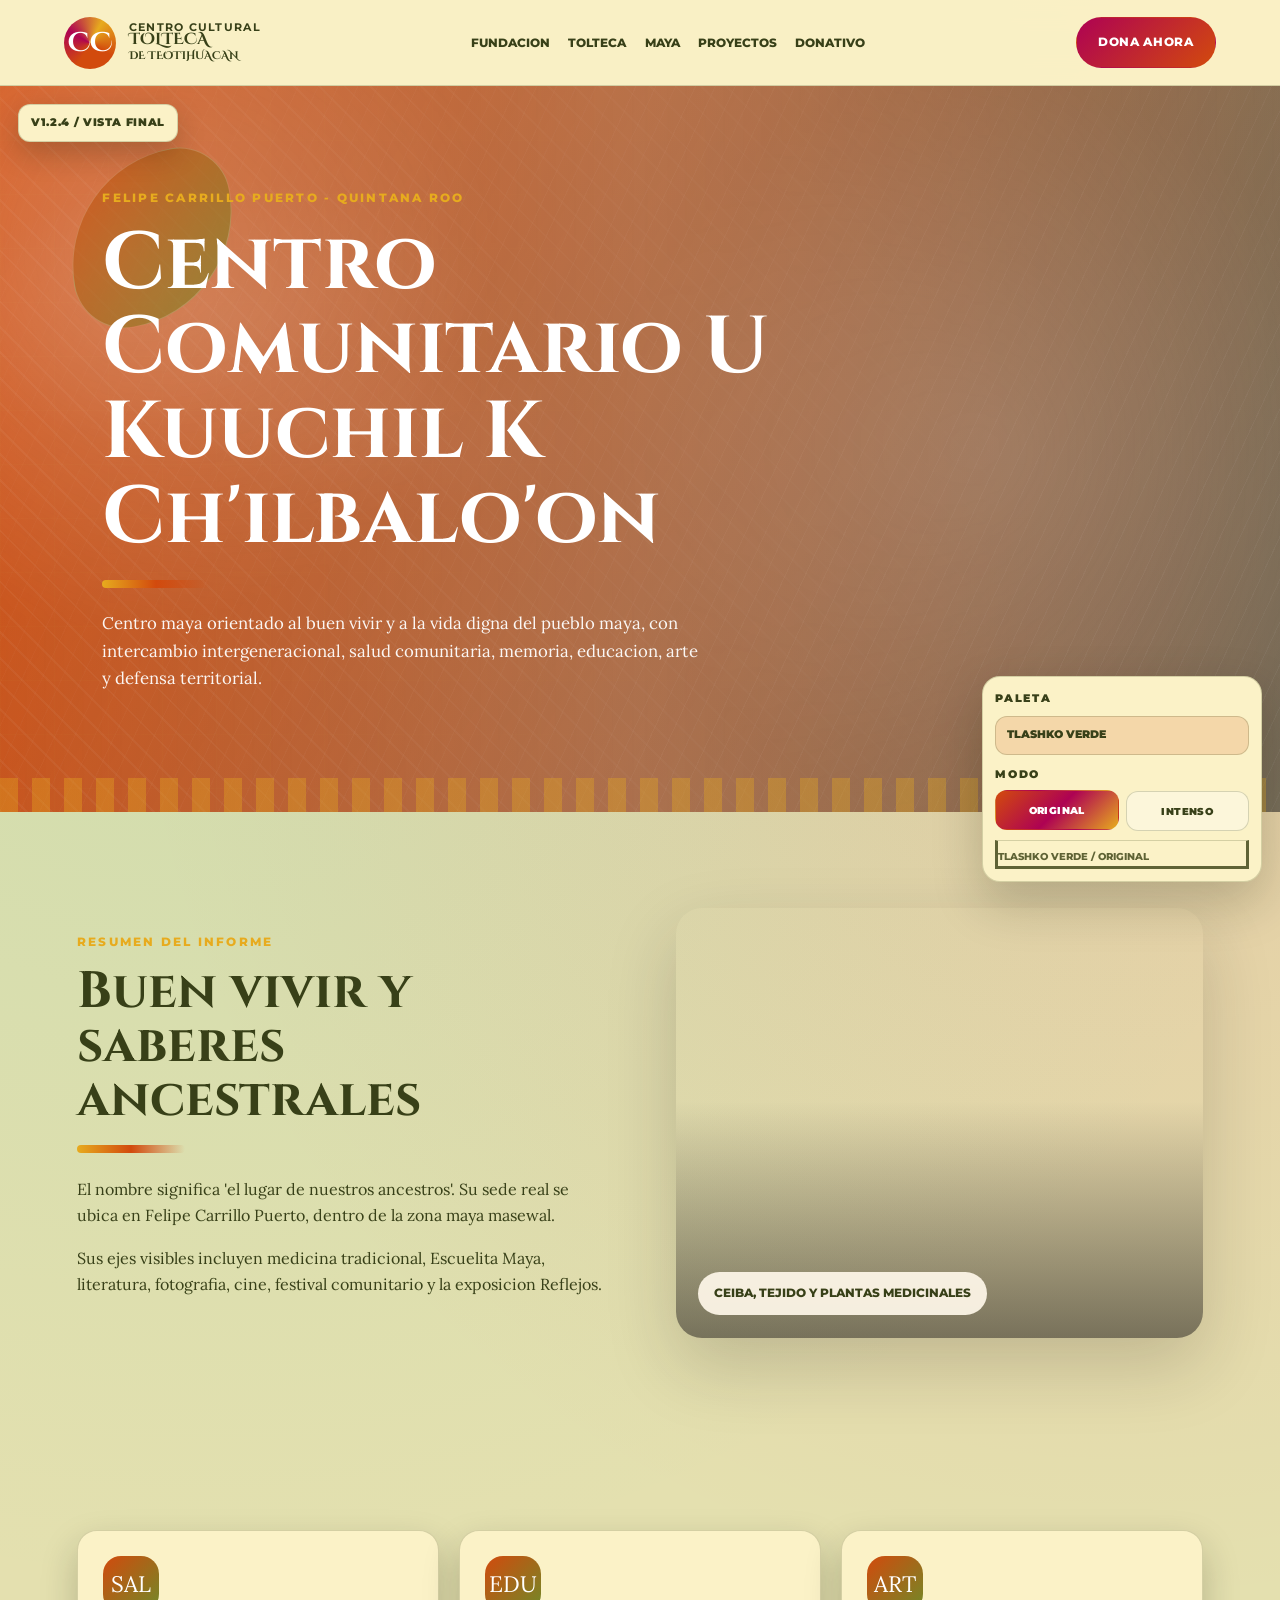
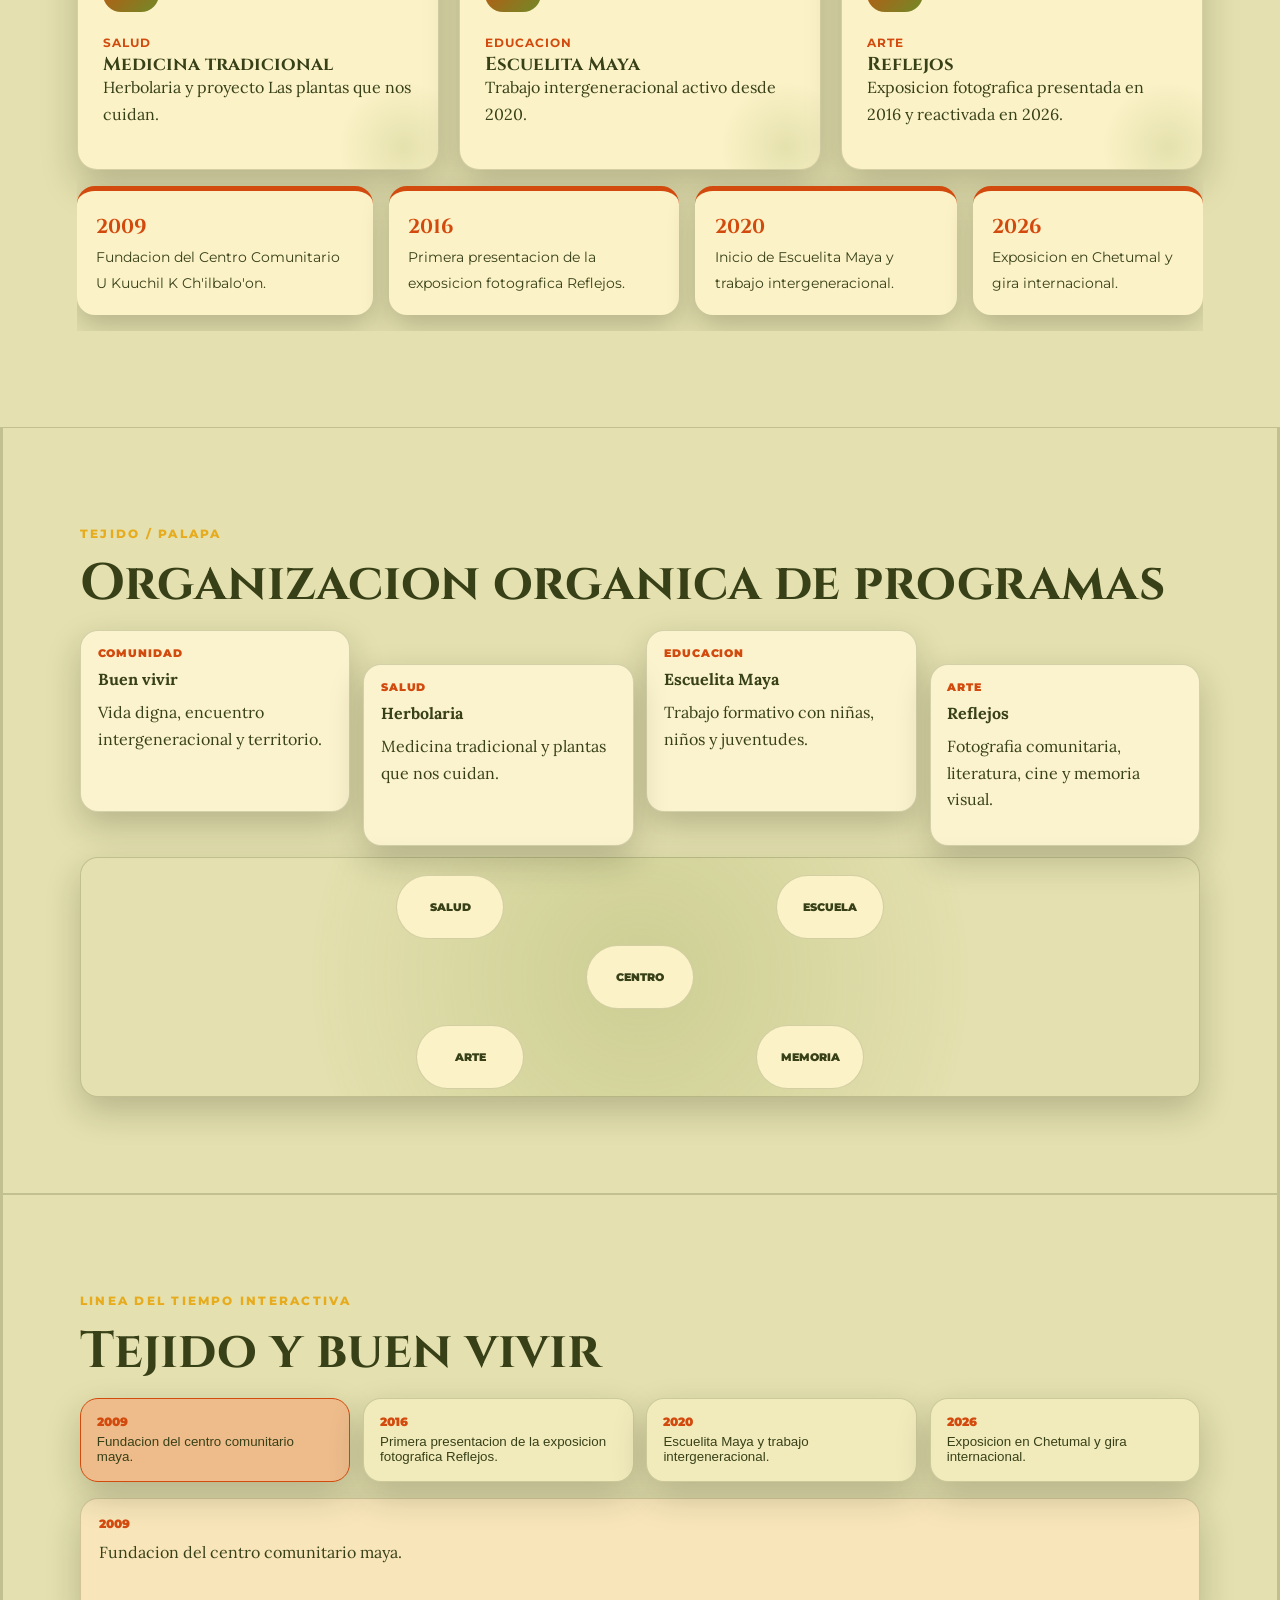
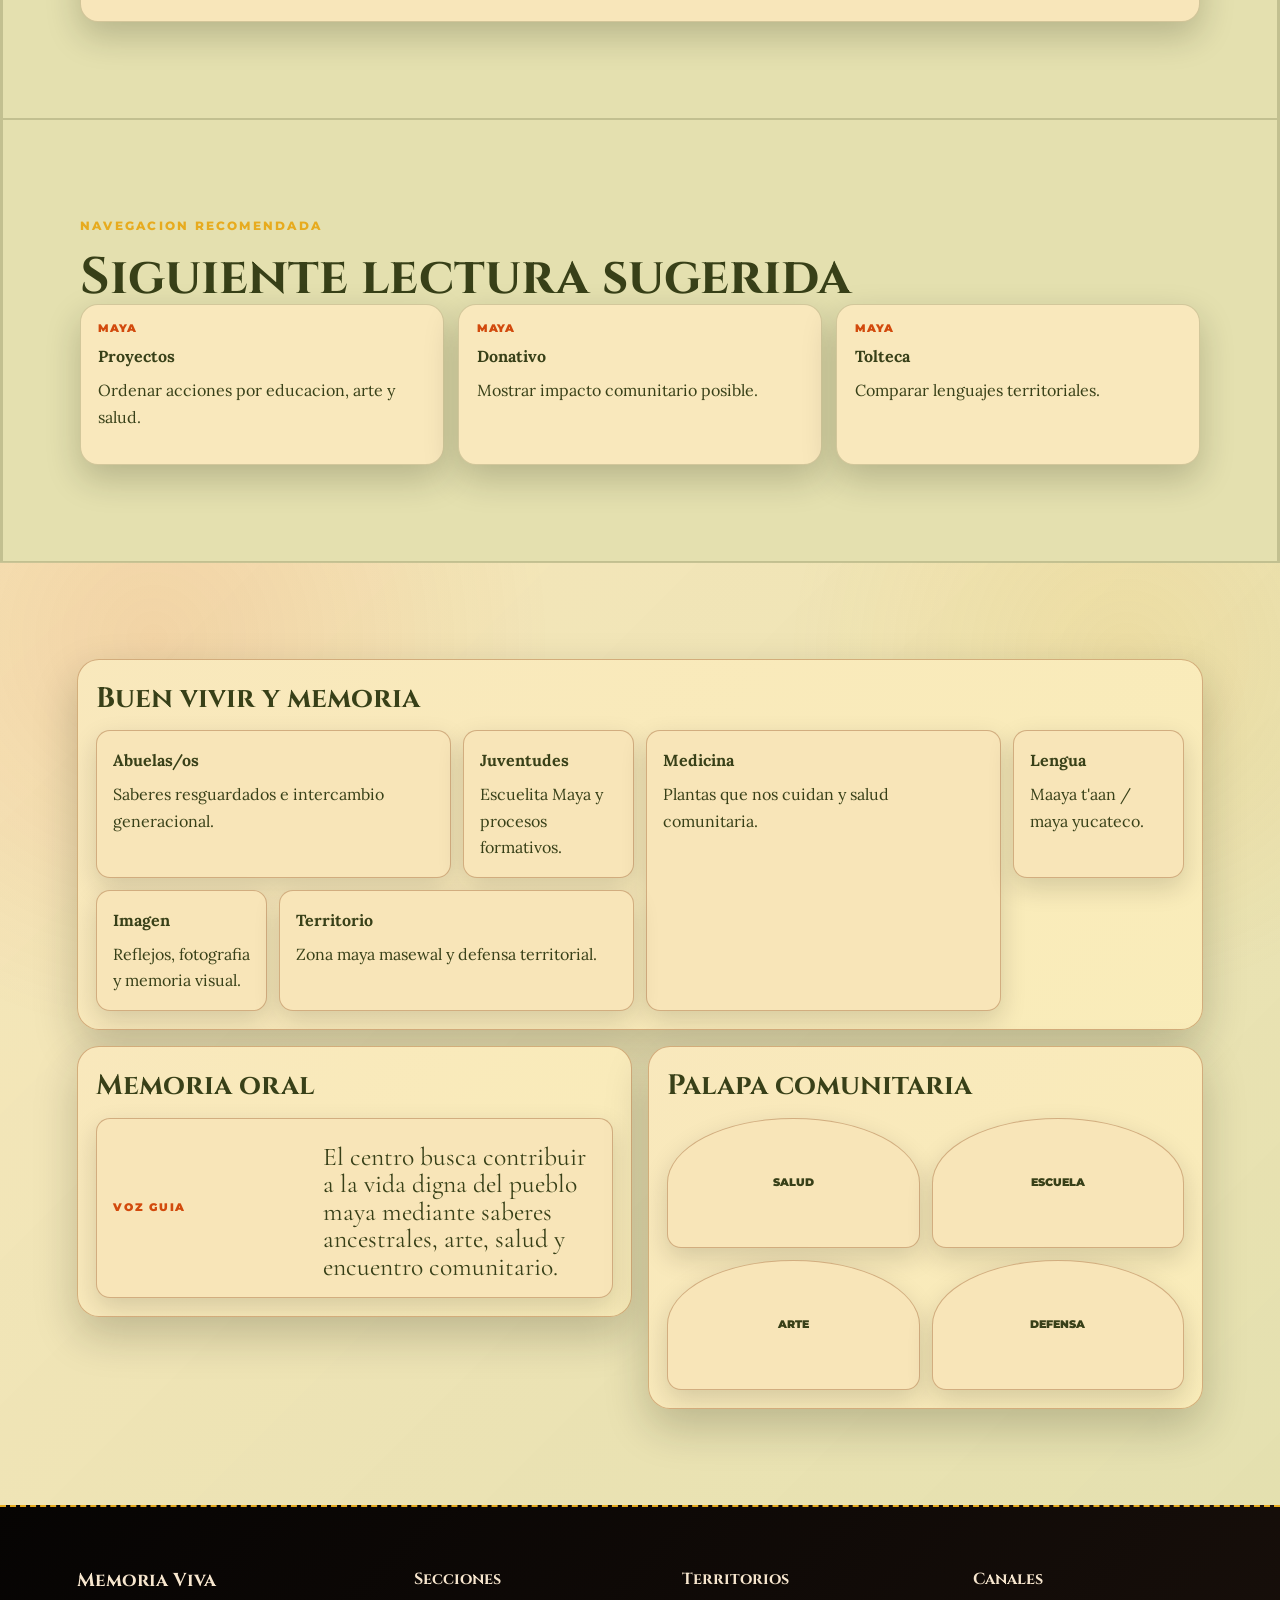
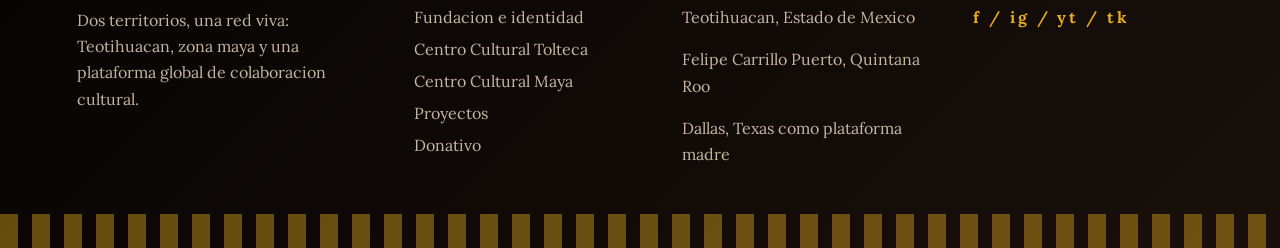
==== centro-maya.html @ fee5b06f "Add Memoria Viva static site v1.2.4" ====
﻿<!DOCTYPE html><html lang="es"><head><meta charset="UTF-8"><meta name="viewport" content="width=device-width, initial-scale=1.0"><title>Centro Cultural Maya</title><link rel="preconnect" href="https://fonts.googleapis.com">
<link rel="preconnect" href="https://fonts.gstatic.com" crossorigin>
<link href="https://fonts.googleapis.com/css2?family=Cinzel:wght@500;600;700&family=Cinzel+Decorative:wght@700&family=Cormorant+Garamond:wght@500;600;700&family=EB+Garamond:wght@500;600;700&family=Lora:wght@400;500;600;700&family=Montserrat:wght@300;500;600;700;800&family=Poppins:wght@400;500;600;700;800&display=swap" rel="stylesheet"><link rel="stylesheet" href="styles.css"><link rel="stylesheet" href="section-creativity.css"><link rel="stylesheet" href="wireframe.css"><link rel="stylesheet" href="content-lab.css"><link rel="stylesheet" href="animations.css"></head><body class="maya-theme"><header class="navbar">
<a class="brand" href="index.html"><span class="brand-symbol">CC</span><span><small>Centro Cultural</small>Tolteca<br><em>de Teotihuacan</em></span></a>
<nav>
<a href="fundacion-identidad.html">Fundacion</a>
<a href="centro-tolteca.html">Tolteca</a>
<a href="centro-maya.html">Maya</a>
<a href="proyectos.html">Proyectos</a>
<a href="donativo.html">Donativo</a>
</nav>
<a class="btn btn-primary" href="donativo.html">Dona ahora</a>
</header><main><section class="section-hero" style='--overlay:rgba(31,190,158,.86);--img:url("https://images.unsplash.com/photo-1518638150340-f706e86654de?auto=format&fit=crop&w=1900&q=80")'><div class="hero-content"><p class="eyebrow">Felipe Carrillo Puerto - Quintana Roo</p><h1>Centro Cultural Maya</h1><div class="divider"></div><p>U Kuuchil K Ch'ilbalo'on significa "el lugar de nuestros ancestros". Su trabajo se centra en buen vivir, salud, memoria, educacion intergeneracional y defensa territorial.</p></div></section><section class="section-pad grid-2"><div><p class="eyebrow">Resumen</p><h2>Buen vivir y saberes ancestrales</h2><div class="divider"></div><p>El centro busca contribuir a la vida digna del pueblo maya, valorando saberes resguardados por abuelas y abuelos y propiciando el encuentro con juventudes, ninas y ninos.</p><p>Su sede real se ubica en Felipe Carrillo Puerto, zona maya masewal. La lengua indigena documentada es maaya t'aan / maya yucateco.</p></div><div class="visual" style='--vimg:url("https://images.unsplash.com/photo-1518709594023-6eab9bab7b23?auto=format&fit=crop&w=1200&q=80")'><span>Ceiba - selva - memoria</span></div></section><section class="section-pad"><div class="cards-grid"><article class="card"><div class="icon">SAL</div><strong>Salud</strong><h3>Medicina tradicional</h3><p>Herbolaria y proyecto "Las plantas que nos cuidan".</p></article><article class="card"><div class="icon">EDU</div><strong>Educacion</strong><h3>Escuelita Maya</h3><p>Trabajo intergeneracional activo desde 2020.</p></article><article class="card"><div class="icon">ART</div><strong>Arte</strong><h3>Reflejos</h3><p>Exposicion fotografica presentada en 2016 y reactivada en 2026.</p></article></div><div class="timeline"><div class="time-item"><strong>2009</strong><span>Fundacion del centro.</span></div><div class="time-item"><strong>2016</strong><span>Primera presentacion de Reflejos.</span></div><div class="time-item"><strong>2020</strong><span>Escuelita Maya.</span></div><div class="time-item"><strong>2026</strong><span>Chetumal y gira internacional.</span></div></div></section><section class="wireframe-lab section-pad"><div class="wf-layout-showcase"><article class="wf-feature"><div class="wf-copy"><span>Contexto</span><b>Resumen + apoyo visual</b><p>Contenido basado en el informe analitico.</p></div><div class="wf-image-slot">Imagen documental</div></article><article class="wf-facts"><div><b>Dato</b><span>Dato del informe</span></div><div><b>Dato</b><span>Dato del informe</span></div><div><b>Dato</b><span>Dato del informe</span></div><div><b>Dato</b><span>Dato del informe</span></div></article><article class="wf-quote"><span>Cita / frase guia</span><p>Texto de apoyo para revisar jerarquia, ritmo y lectura.</p></article><article class="wf-steps"><div><span>01</span><b>Bloque secuencial</b><p>Dato contextual extraido del informe.</p></div><div><span>02</span><b>Bloque secuencial</b><p>Dato contextual del informe.</p></div><div><span>03</span><b>Bloque secuencial</b><p>Evidencia documental por integrar.</p></div></article><article class="wf-media-grid"><div>Foto</div><div>Archivo</div><div>Testimonio</div><div>Territorio</div></article><article class="wf-sidebar-layout"><aside>Recorrido</aside><div><b>Contenido extendido</b><p>Desarrollo ampliado para explicar contexto, territorio, programa, publico beneficiado y evidencia visual sugerida.</p><p>Este bloque sirve para probar una version final con lectura continua, imagenes documentales y jerarquia editorial.</p></div></article></div></section></main><footer class="footer">
<div><h3>Centro Cultural Tolteca</h3><p>Identidad visual modular: dos territorios, una red viva y una mision comunitaria.</p></div>
<div><h4>Secciones</h4><a href="fundacion-identidad.html">Fundacion e identidad</a><a href="centro-tolteca.html">Centro Cultural Tolteca</a><a href="centro-maya.html">Centro Cultural Maya</a><a href="proyectos.html">Proyectos</a><a href="donativo.html">Donativo</a></div>
<div><h4>Territorios</h4><p>Teotihuacan, Estado de Mexico</p><p>Felipe Carrillo Puerto, Quintana Roo</p><p>Dallas, Texas como plataforma madre</p></div>
<div><h4>Siguenos</h4><p class="socials">f / ig / yt / tk</p></div>
</footer><script src="palette.js" defer></script><script src="wireframe.js" defer></script><script src="version.js" defer></script><script src="interactions.js" defer></script></body></html>
---- styles.css ----
:root{--crema:#F6EBD7;--hueso:#FFF8EA;--negro:#1F1B18;--cafe:#4A3427;--fundacion:#C85A1E;--fundacion2:#F1B42A;--tolteca:#CA3D0C;--tolteca2:#E7AB1E;--maya:#1FBE9E;--maya2:#AE0253;--proyectos:#68712C;--proyectos2:#243F60;--donativo:#F01136;--donativo2:#F09D29;--dorado:#D6A646;--blanco:#fff;--piedra:#77716A;--nav-bg:rgba(255,248,234,.95);--line:rgba(74,52,39,.15);--shadow:rgba(31,27,24,.12);--hero-dark:rgba(31,27,24,.92);--hero-mid:rgba(74,52,39,.50);--hero-soft:rgba(31,27,24,.16)}*{box-sizing:border-box}html{scroll-behavior:smooth}body{margin:0;background:radial-gradient(circle at 16% 8%,rgba(31,190,158,.12),transparent 25%),radial-gradient(circle at 88% 12%,rgba(240,17,54,.10),transparent 22%),var(--crema);color:var(--cafe);font-family:"Lora","Libre Baskerville",Georgia,serif;line-height:1.65}a{text-decoration:none;color:inherit}h1,h2,h3,h4{margin:0;font-family:"Cinzel","Cormorant Garamond","EB Garamond",serif;line-height:1.05}h1{font-size:clamp(2.7rem,6.3vw,6.5rem);color:var(--blanco)}h2{font-size:clamp(2rem,4vw,4.4rem)}p{margin:0 0 1rem}.section-pad{padding:6rem 6vw}.center{text-align:center}.navbar{min-height:86px;position:sticky;top:0;z-index:99;display:flex;align-items:center;justify-content:space-between;gap:2rem;padding:1rem 5vw;background:var(--nav-bg);border-bottom:1px solid var(--line);backdrop-filter:blur(14px)}.brand{display:flex;align-items:center;gap:.8rem;min-width:max-content;font-family:"Cinzel Decorative","Cinzel",serif;text-transform:uppercase;color:var(--cafe);font-weight:700;line-height:.94}.brand-symbol{width:52px;height:52px;display:grid;place-items:center;border-radius:50%;background:conic-gradient(from 120deg,var(--fundacion),var(--maya),var(--donativo),var(--fundacion2),var(--fundacion));color:var(--blanco);font-size:1.7rem}.brand small{display:block;font-family:"Montserrat","Poppins",sans-serif;font-size:.66rem;letter-spacing:.12em}.brand em{font-size:.68rem;font-style:normal}.navbar nav{display:flex;gap:1.15rem;align-items:center;font-family:"Montserrat","Poppins",sans-serif;font-size:.75rem;text-transform:uppercase;font-weight:800}.navbar nav a{position:relative}.navbar nav a:after{content:"";position:absolute;left:0;bottom:-10px;width:0;height:2px;background:var(--fundacion);transition:.22s}.navbar nav a:hover:after{width:100%}.btn{display:inline-flex;align-items:center;justify-content:center;gap:.5rem;min-height:46px;padding:.9rem 1.35rem;border-radius:999px;border:1px solid transparent;font-family:"Montserrat","Poppins",sans-serif;font-size:.78rem;font-weight:800;text-transform:uppercase;letter-spacing:.05em;transition:.22s}.btn:hover{transform:translateY(-2px)}.btn-primary{background:linear-gradient(135deg,var(--donativo),var(--tolteca));color:var(--blanco)}.btn-secondary{background:linear-gradient(135deg,var(--maya),var(--proyectos));color:var(--blanco)}.btn-outline{border-color:rgba(255,255,255,.75);color:var(--blanco)}.btn-outline:hover{background:rgba(255,255,255,.14)}.eyebrow{color:var(--dorado);font-family:"Montserrat","Poppins",sans-serif;font-size:.78rem;font-weight:800;letter-spacing:.18em;text-transform:uppercase;margin-bottom:.8rem}.divider{width:108px;height:8px;margin:1.2rem 0 1.4rem;border-radius:40px;background:linear-gradient(90deg,var(--fundacion2),var(--maya),transparent)}.center .divider{margin-left:auto;margin-right:auto}.hero,.section-hero{min-height:680px;position:relative;display:flex;align-items:center;padding:8vw;overflow:hidden;background:linear-gradient(90deg,var(--hero-dark),var(--hero-mid),var(--hero-soft)),var(--img) center/cover}.section-hero{min-height:530px;background:linear-gradient(90deg,var(--hero-overlay,var(--overlay)),rgba(31,27,24,.38)),var(--img) center/cover}.hero:before,.section-hero:before{content:"";position:absolute;inset:0;background:radial-gradient(circle at 17% 18%,rgba(31,190,158,.28),transparent 18%),radial-gradient(circle at 84% 25%,rgba(241,180,42,.24),transparent 20%),radial-gradient(circle at 55% 82%,rgba(240,17,54,.20),transparent 18%),linear-gradient(rgba(214,166,70,.12) 1px,transparent 1px),linear-gradient(90deg,rgba(214,166,70,.12) 1px,transparent 1px);background-size:100% 100%,100% 100%,100% 100%,54px 54px,54px 54px;mask-image:linear-gradient(90deg,#000,transparent 76%)}.hero:after,.section-hero:after,.footer:before{content:"";position:absolute;left:0;right:0;bottom:0;height:34px;background:repeating-linear-gradient(90deg,var(--dorado) 0 18px,transparent 18px 32px);opacity:.35}.hero-content{position:relative;z-index:2;max-width:790px}.hero-content p:not(.eyebrow){max-width:600px;color:rgba(255,255,255,.94);font-size:1.05rem}.hero-actions{display:flex;gap:1rem;flex-wrap:wrap;margin-top:1.35rem}.grid-2{display:grid;grid-template-columns:1fr 1fr;gap:4.5rem;align-items:center}.cards-grid{display:grid;grid-template-columns:repeat(3,1fr);gap:1.2rem}.card{background:var(--hueso);border:1px solid var(--line);border-radius:20px;padding:1.6rem;min-height:230px;box-shadow:0 16px 36px var(--shadow)}.card strong{font-family:"Montserrat","Poppins",sans-serif;text-transform:uppercase;color:var(--accent);font-size:.78rem;letter-spacing:.08em}.card .icon{width:56px;height:56px;border-radius:18px;display:grid;place-items:center;color:var(--blanco);background:linear-gradient(135deg,var(--accent),var(--accent2));font-size:1.4rem;margin-bottom:1rem}.visual{min-height:430px;border-radius:26px;position:relative;overflow:hidden;background:var(--vimg) center/cover;box-shadow:0 28px 70px rgba(31,27,24,.18)}.visual:after{content:"";position:absolute;inset:0;background:linear-gradient(0deg,rgba(31,27,24,.55),transparent 55%)}.visual span{position:absolute;z-index:2;left:1.4rem;bottom:1.4rem;background:rgba(255,248,234,.92);color:var(--cafe);border-radius:999px;padding:.7rem 1rem;font-family:"Montserrat","Poppins",sans-serif;font-size:.78rem;text-transform:uppercase;font-weight:800}.route-grid{display:grid;grid-template-columns:repeat(5,1fr);gap:1rem;margin-top:2rem}.route-card{min-height:285px;border-radius:26px;overflow:hidden;color:var(--blanco);display:flex;align-items:end;padding:1.5rem;position:relative;background:linear-gradient(160deg,var(--c1),var(--c2));box-shadow:0 18px 42px rgba(31,27,24,.14)}.route-card:before{content:"";position:absolute;right:-50px;top:-50px;width:150px;height:150px;border-radius:50%;border:2px solid rgba(255,255,255,.25)}.route-card>div{position:relative;z-index:2}.route-card h3{font-size:1.25rem;margin-bottom:.5rem}.route-card p{font-family:"Montserrat","Poppins",sans-serif;font-size:.86rem}.color-strip{display:grid;grid-template-columns:repeat(5,1fr);min-height:120px}.color-strip div{padding:1.2rem;color:white;display:flex;flex-direction:column;justify-content:end;font-family:"Montserrat","Poppins",sans-serif;font-weight:800;text-transform:uppercase;font-size:.76rem}.color-strip code{display:block;color:rgba(255,255,255,.86);font-weight:600;text-transform:none}.timeline{display:flex;gap:1rem;overflow:auto;padding:1rem 0}.time-item{min-width:190px;background:var(--hueso);padding:1.2rem;border-radius:18px;border-top:5px solid var(--accent);box-shadow:0 12px 28px var(--shadow)}.time-item strong{display:block;font-family:"Cinzel",serif;color:var(--accent);font-size:1.25rem}.time-item span{font-family:"Montserrat","Poppins",sans-serif;font-size:.86rem}.palette-grid{display:grid;grid-template-columns:repeat(5,1fr);gap:1rem;margin-top:2rem}.swatch{background:var(--blanco);border-radius:18px;overflow:hidden;border:1px solid var(--line)}.swatch .color{height:90px}.swatch div:last-child{padding:1rem}.swatch strong{display:block;font-family:"Montserrat","Poppins",sans-serif}.swatch code{color:var(--piedra);font-family:"Montserrat","Poppins",sans-serif;font-size:.84rem}.type-grid{display:grid;grid-template-columns:1fr 1fr 1fr;gap:1.2rem;margin-top:2rem}.type-card{background:var(--hueso);border:1px solid var(--line);border-radius:20px;padding:1.5rem}.type-title{font-family:"Cinzel","Cormorant Garamond",serif;font-size:1.8rem}.type-sub{font-family:"Montserrat","Poppins",sans-serif;font-weight:800;font-size:1.2rem}.type-body{font-family:"Lora","Libre Baskerville",serif;font-weight:600}.footer{position:relative;display:grid;grid-template-columns:1.3fr 1fr 1.1fr 1fr;gap:2.4rem;padding:4rem 6vw;background:var(--negro);color:rgba(255,255,255,.75)}.footer h3,.footer h4{color:var(--blanco);margin-bottom:1rem}.footer a{display:block;margin:.35rem 0;color:rgba(255,255,255,.75)}.socials{color:var(--dorado);letter-spacing:.18em;font-weight:800}.fundacion-theme{--accent:var(--fundacion);--accent2:var(--fundacion2)}.tolteca-theme{--accent:var(--tolteca);--accent2:var(--tolteca2)}.maya-theme{--accent:var(--maya);--accent2:var(--maya2)}.proyectos-theme{--accent:var(--proyectos);--accent2:var(--proyectos2)}.donativo-theme{--accent:var(--donativo);--accent2:var(--donativo2)}body[data-palette="terra"]{--crema:#BBB62F;--hueso:#F8EEC4;--negro:#050503;--cafe:#241D09;--fundacion:#AE0253;--fundacion2:#BBB62F;--tolteca:#CA3D0C;--tolteca2:#E7AB1E;--maya:#6B8C2A;--maya2:#AE0253;--proyectos:#4E5B1B;--proyectos2:#0D160B;--donativo:#AE0253;--donativo2:#E7AB1E;--dorado:#F3CE54;--piedra:#5B4B24;--nav-bg:rgba(248,238,196,.94);--line:rgba(36,29,9,.22);--shadow:rgba(5,5,3,.18);--hero-dark:rgba(12,16,2,.94);--hero-mid:rgba(187,182,47,.50);--hero-soft:rgba(174,2,83,.18);--hero-overlay:rgba(26,32,4,.86)}body[data-palette="selva"]{--crema:#D9F2C5;--hueso:#F5FFE9;--negro:#113127;--cafe:#17382F;--fundacion:#F77F00;--fundacion2:#FFD166;--tolteca:#E85D04;--tolteca2:#FDC500;--maya:#00A878;--maya2:#C1126B;--proyectos:#2D6A4F;--proyectos2:#1D3557;--donativo:#EF476F;--donativo2:#F77F00;--dorado:#F6BD60;--piedra:#52796F;--nav-bg:rgba(245,255,233,.94);--line:rgba(23,56,47,.18);--shadow:rgba(17,49,39,.14);--hero-dark:rgba(8,42,31,.92);--hero-mid:rgba(0,168,120,.45);--hero-soft:rgba(247,127,0,.18);--hero-overlay:rgba(0,96,74,.82)}body[data-palette="obsidiana"]{--crema:#10100D;--hueso:#1D1D18;--negro:#050505;--cafe:#F4E9D8;--fundacion:#E76F51;--fundacion2:#E9C46A;--tolteca:#F4A261;--tolteca2:#FFD166;--maya:#2A9D8F;--maya2:#F72585;--proyectos:#264653;--proyectos2:#2A9D8F;--donativo:#F72585;--donativo2:#E76F51;--dorado:#E9C46A;--blanco:#FFF8EA;--piedra:#B9B09F;--nav-bg:rgba(16,16,13,.92);--line:rgba(255,248,234,.18);--shadow:rgba(0,0,0,.34);--hero-dark:rgba(5,5,5,.96);--hero-mid:rgba(38,70,83,.58);--hero-soft:rgba(247,37,133,.16);--hero-overlay:rgba(5,5,5,.88)}body[data-palette="fiesta"]{--crema:#FFE8D1;--hueso:#FFF9EC;--negro:#1D1028;--cafe:#34113F;--fundacion:#FF0054;--fundacion2:#FEE440;--tolteca:#FB5607;--tolteca2:#FFBE0B;--maya:#00BBF9;--maya2:#9B5DE5;--proyectos:#00A896;--proyectos2:#023047;--donativo:#FF006E;--donativo2:#FB5607;--dorado:#FFBE0B;--piedra:#6D597A;--nav-bg:rgba(255,249,236,.94);--line:rgba(52,17,63,.18);--shadow:rgba(52,17,63,.14);--hero-dark:rgba(29,16,40,.92);--hero-mid:rgba(255,0,84,.40);--hero-soft:rgba(0,187,249,.18);--hero-overlay:rgba(100,20,92,.82)}body[data-palette] .route-card{filter:saturate(1.12) contrast(1.04)}body[data-palette] .swatch{box-shadow:0 18px 38px var(--shadow)}.palette-switcher{position:fixed;right:18px;bottom:18px;z-index:120;width:min(260px,calc(100vw - 28px));padding:12px;border:1px solid var(--line);border-radius:18px;background:var(--hueso);background:color-mix(in srgb,var(--hueso) 88%,transparent);box-shadow:0 20px 50px var(--shadow);backdrop-filter:blur(18px)}.palette-switcher p{margin:0 0 8px;font-family:"Montserrat","Poppins",sans-serif;font-size:.72rem;font-weight:800;letter-spacing:.18em;text-transform:uppercase;color:var(--cafe)}.palette-switcher>div{display:grid;gap:7px}.palette-option{width:100%;display:flex;align-items:center;justify-content:space-between;gap:10px;padding:8px 10px;border:1px solid transparent;border-radius:12px;background:rgba(255,255,255,.34);color:var(--cafe);font-family:"Montserrat","Poppins",sans-serif;cursor:pointer;transition:.2s}.palette-option:hover,.palette-option.is-active{border-color:var(--dorado);background:rgba(255,255,255,.64);transform:translateY(-1px)}.palette-option strong{font-size:.72rem;text-transform:uppercase;letter-spacing:.06em}.palette-dots{display:flex;align-items:center;gap:4px}.palette-dots span{width:14px;height:14px;border-radius:50%;border:1px solid rgba(31,27,24,.18)}@media(max-width:1040px){.navbar{align-items:flex-start;flex-wrap:wrap}.navbar nav{width:100%;overflow:auto;padding-bottom:.4rem}.grid-2,.cards-grid,.route-grid,.type-grid,.footer{grid-template-columns:1fr}.palette-grid{grid-template-columns:repeat(2,1fr)}.color-strip{grid-template-columns:1fr}}@media(max-width:560px){.section-pad{padding:4rem 5vw}.hero,.section-hero{padding:5rem 5vw}h1{font-size:2.55rem}.palette-grid{grid-template-columns:1fr}.palette-switcher{left:10px;right:10px;bottom:10px;width:auto}.palette-switcher>div{grid-template-columns:1fr 1fr}.palette-option{padding:7px}.palette-option strong{font-size:.64rem}.palette-dots span{width:11px;height:11px}}

body[data-palette] .route-card:nth-child(1){--c1:var(--fundacion)!important;--c2:var(--fundacion2)!important}body[data-palette] .route-card:nth-child(2){--c1:var(--tolteca)!important;--c2:var(--tolteca2)!important}body[data-palette] .route-card:nth-child(3){--c1:var(--maya)!important;--c2:var(--maya2)!important}body[data-palette] .route-card:nth-child(4){--c1:var(--proyectos)!important;--c2:var(--proyectos2)!important}body[data-palette] .route-card:nth-child(5){--c1:var(--donativo)!important;--c2:var(--donativo2)!important}body[data-palette] .color-strip div:nth-child(1){background:var(--fundacion)!important}body[data-palette] .color-strip div:nth-child(2){background:var(--tolteca)!important}body[data-palette] .color-strip div:nth-child(3){background:var(--maya)!important}body[data-palette] .color-strip div:nth-child(4){background:var(--proyectos)!important}body[data-palette] .color-strip div:nth-child(5){background:var(--donativo)!important}
---- section-creativity.css ----
.hero,.section-hero,.card,.route-card{isolation:isolate}.hero .hero-content:before,.section-hero .hero-content:before{content:"";position:absolute;z-index:-1;left:-2.2rem;top:-2.2rem;width:168px;height:168px;border:1px solid rgba(255,255,255,.28);border-radius:50%;opacity:.62;pointer-events:none}.card{position:relative;overflow:hidden}.card>*{position:relative;z-index:1}.card:after{content:"";position:absolute;inset:auto -36px -48px auto;width:140px;height:140px;border-radius:50%;background:radial-gradient(circle,var(--accent2),transparent 66%);opacity:.16;pointer-events:none}.card:hover .icon{transform:rotate(-4deg) scale(1.04)}.card .icon{transition:.22s}.route-card:after{content:"";position:absolute;inset:0;background:linear-gradient(135deg,rgba(255,255,255,.20),transparent 34%,rgba(0,0,0,.18));mix-blend-mode:soft-light;pointer-events:none}.palette-switcher{max-height:calc(100vh - 36px);overflow:auto}.palette-option.is-active{box-shadow:inset 0 0 0 1px var(--dorado),0 8px 18px var(--shadow)}body:not(.fundacion-theme):not(.tolteca-theme):not(.maya-theme):not(.proyectos-theme):not(.donativo-theme) .hero .hero-content:before{background:conic-gradient(from 45deg,var(--fundacion),var(--maya),var(--donativo),var(--fundacion2),var(--fundacion));box-shadow:0 0 0 18px rgba(255,255,255,.06)}body:not(.fundacion-theme):not(.tolteca-theme):not(.maya-theme):not(.proyectos-theme):not(.donativo-theme) .route-card:before{border-radius:18px;transform:rotate(12deg);border-color:rgba(255,255,255,.32)}body.fundacion-theme .section-hero:before{background:radial-gradient(circle at 15% 26%,rgba(255,255,255,.22) 0 3px,transparent 4px),radial-gradient(circle at 25% 40%,rgba(255,255,255,.20) 0 3px,transparent 4px),radial-gradient(circle at 41% 31%,rgba(255,255,255,.18) 0 3px,transparent 4px),linear-gradient(120deg,rgba(255,255,255,.12),transparent 44%),linear-gradient(rgba(214,166,70,.12) 1px,transparent 1px),linear-gradient(90deg,rgba(214,166,70,.12) 1px,transparent 1px);background-size:100% 100%,100% 100%,100% 100%,100% 100%,54px 54px,54px 54px;mask-image:linear-gradient(90deg,#000,transparent 80%)}body.fundacion-theme .section-hero .hero-content:before{border-radius:24px;background:linear-gradient(135deg,var(--fundacion),var(--maya));transform:rotate(12deg)}body.tolteca-theme .section-hero:before{background:repeating-conic-gradient(from 45deg at 18% 38%,rgba(255,255,255,.18) 0 8deg,transparent 8deg 18deg),radial-gradient(circle at 80% 22%,rgba(231,171,30,.25),transparent 19%),linear-gradient(rgba(214,166,70,.12) 1px,transparent 1px),linear-gradient(90deg,rgba(214,166,70,.12) 1px,transparent 1px);background-size:100% 100%,100% 100%,48px 48px,48px 48px;mask-image:linear-gradient(90deg,#000,transparent 78%)}body.tolteca-theme .section-hero .hero-content:before{border-radius:0;background:repeating-linear-gradient(45deg,var(--tolteca) 0 14px,transparent 14px 25px),repeating-linear-gradient(-45deg,var(--tolteca2) 0 7px,transparent 7px 22px);transform:rotate(45deg)}body.maya-theme .section-hero:before{background:radial-gradient(ellipse at 18% 32%,rgba(255,255,255,.22),transparent 20%),radial-gradient(ellipse at 31% 48%,rgba(255,255,255,.15),transparent 16%),repeating-linear-gradient(45deg,rgba(255,255,255,.10) 0 2px,transparent 2px 18px),linear-gradient(rgba(214,166,70,.10) 1px,transparent 1px),linear-gradient(90deg,rgba(214,166,70,.10) 1px,transparent 1px);background-size:100% 100%,100% 100%,100% 100%,54px 54px,54px 54px;mask-image:linear-gradient(90deg,#000,transparent 82%)}body.maya-theme .section-hero .hero-content:before{border-radius:70% 30% 70% 30%;background:linear-gradient(135deg,var(--maya),var(--maya2));transform:rotate(-10deg)}body.proyectos-theme .section-hero:before{background:linear-gradient(30deg,rgba(255,255,255,.14) 12%,transparent 12% 88%,rgba(255,255,255,.12) 88%),radial-gradient(circle at 24% 35%,rgba(255,255,255,.18),transparent 16%),linear-gradient(rgba(214,166,70,.12) 1px,transparent 1px),linear-gradient(90deg,rgba(214,166,70,.12) 1px,transparent 1px);background-size:90px 90px,100% 100%,54px 54px,54px 54px;mask-image:linear-gradient(90deg,#000,transparent 78%)}body.proyectos-theme .section-hero .hero-content:before{border-radius:18px;background:linear-gradient(135deg,var(--proyectos),var(--proyectos2));clip-path:polygon(50% 0,100% 38%,82% 100%,18% 100%,0 38%)}body.donativo-theme .section-hero:before{background:radial-gradient(circle at 18% 28%,rgba(255,255,255,.24),transparent 14%),radial-gradient(circle at 31% 44%,rgba(255,255,255,.16),transparent 12%),repeating-radial-gradient(circle at 22% 36%,transparent 0 22px,rgba(255,255,255,.10) 22px 24px),linear-gradient(rgba(214,166,70,.12) 1px,transparent 1px),linear-gradient(90deg,rgba(214,166,70,.12) 1px,transparent 1px);background-size:100% 100%,100% 100%,100% 100%,54px 54px,54px 54px;mask-image:linear-gradient(90deg,#000,transparent 80%)}body.donativo-theme .section-hero .hero-content:before{border-radius:50% 50% 16px 16px;background:linear-gradient(135deg,var(--donativo),var(--donativo2));transform:rotate(-14deg)}
---- wireframe.css ----
body.wireframe-mode{background:linear-gradient(90deg,rgba(255,255,255,.16) 1px,transparent 1px),linear-gradient(rgba(255,255,255,.16) 1px,transparent 1px),radial-gradient(circle at 18% 12%,color-mix(in srgb,var(--maya) 18%,transparent),transparent 24%),var(--crema);background-size:32px 32px,32px 32px,100% 100%,100% 100%}body.wireframe-mode .navbar{border-bottom:2px dashed var(--line);box-shadow:none}body.wireframe-mode .brand-symbol{border-radius:12px;background:linear-gradient(135deg,var(--fundacion),var(--maya));font-size:0}body.wireframe-mode .brand-symbol:before{content:"LOGO";font-family:"Montserrat","Poppins",sans-serif;font-size:.58rem;font-weight:800;letter-spacing:.08em}body.wireframe-mode .hero,body.wireframe-mode .section-hero{background:linear-gradient(120deg,var(--hero-dark),var(--hero-mid),var(--hero-soft));border-bottom:2px dashed rgba(255,255,255,.45)}body.wireframe-mode .hero:before,body.wireframe-mode .section-hero:before{background:repeating-linear-gradient(45deg,rgba(255,255,255,.10) 0 2px,transparent 2px 18px),linear-gradient(rgba(255,255,255,.10) 1px,transparent 1px),linear-gradient(90deg,rgba(255,255,255,.10) 1px,transparent 1px);background-size:100% 100%,44px 44px,44px 44px;mask-image:none}body.wireframe-mode .hero:after,body.wireframe-mode .section-hero:after{height:2px;background:repeating-linear-gradient(90deg,rgba(255,255,255,.78) 0 18px,transparent 18px 30px);opacity:1}body.wireframe-mode .hero-content{padding:1.4rem;border:2px dashed rgba(255,255,255,.62);border-radius:18px;background:rgba(0,0,0,.16);backdrop-filter:blur(2px)}body.wireframe-mode .hero-content:before{display:none}body.wireframe-mode .wireframe-media-label{position:absolute;right:6vw;top:50%;z-index:1;width:min(430px,34vw);height:clamp(220px,28vw,360px);transform:translateY(-50%);display:grid;place-items:center;text-align:center;border:2px dashed rgba(255,255,255,.72);border-radius:20px;background:linear-gradient(135deg,color-mix(in srgb,var(--accent,var(--fundacion)) 38%,transparent),rgba(255,255,255,.08));color:rgba(255,255,255,.9);font-family:"Montserrat","Poppins",sans-serif;text-transform:uppercase;letter-spacing:.08em;pointer-events:none}body.wireframe-mode .wireframe-media-label span{display:block;font-size:.88rem;font-weight:900}body.wireframe-mode .wireframe-media-label small{display:block;margin-top:.45rem;font-size:.66rem;font-weight:700;color:rgba(255,255,255,.72)}body.wireframe-mode .hero-content h1{max-width:10ch}body.wireframe-mode h1,body.wireframe-mode h2,body.wireframe-mode h3{letter-spacing:0}body.wireframe-mode .eyebrow{color:var(--dorado)}body.wireframe-mode .section-pad{position:relative;border-top:1px dashed var(--line)}body.wireframe-mode .section-pad:before{content:"SECCION DE CONTENIDO";position:absolute;top:.9rem;left:6vw;font-family:"Montserrat","Poppins",sans-serif;font-size:.62rem;font-weight:900;letter-spacing:.16em;color:var(--piedra);text-transform:uppercase}body.wireframe-mode .grid-2{align-items:stretch}body.wireframe-mode .visual{display:grid;place-items:center;min-height:360px;background:linear-gradient(135deg,color-mix(in srgb,var(--accent,var(--maya)) 24%,var(--hueso)),var(--hueso));border:2px dashed var(--accent,var(--fundacion));box-shadow:none}body.wireframe-mode .visual:before{content:"";position:absolute;inset:18px;border:1px dashed color-mix(in srgb,var(--accent,var(--fundacion)) 58%,transparent);border-radius:18px;background:repeating-linear-gradient(45deg,transparent 0 16px,color-mix(in srgb,var(--accent,var(--fundacion)) 16%,transparent) 16px 18px)}body.wireframe-mode .visual:after{display:none}body.wireframe-mode .visual span{position:relative;left:auto;bottom:auto;z-index:2;border:1px solid var(--line);border-radius:10px;background:var(--hueso);color:var(--cafe)}body.wireframe-mode .card,body.wireframe-mode .type-card,body.wireframe-mode .time-item,body.wireframe-mode .swatch{border:2px dashed var(--line);box-shadow:none;background:color-mix(in srgb,var(--hueso) 88%,var(--accent,var(--fundacion)) 12%)}body.wireframe-mode .card:before{content:"BLOQUE / TARJETA";position:absolute;right:1rem;top:1rem;font-family:"Montserrat","Poppins",sans-serif;font-size:.58rem;font-weight:900;color:var(--piedra);letter-spacing:.12em}body.wireframe-mode .card:after{border-radius:12px;background:repeating-linear-gradient(90deg,color-mix(in srgb,var(--accent2,var(--dorado)) 26%,transparent) 0 12px,transparent 12px 20px);opacity:.35}body.wireframe-mode .card .icon{border-radius:10px;border:2px dashed rgba(255,255,255,.55);font-size:0}body.wireframe-mode .card .icon:before{content:"ICON";font-family:"Montserrat","Poppins",sans-serif;font-size:.62rem;font-weight:900}body.wireframe-mode .route-card{border:2px dashed rgba(255,255,255,.68);box-shadow:none}body.wireframe-mode .route-card:after{background:repeating-linear-gradient(45deg,rgba(255,255,255,.14) 0 2px,transparent 2px 14px);mix-blend-mode:normal}body.wireframe-mode .btn{border:2px dashed currentColor;border-radius:12px;box-shadow:none}body.wireframe-mode .divider{height:6px;border:1px dashed var(--line);background:linear-gradient(90deg,var(--accent,var(--fundacion)),var(--accent2,var(--dorado)))}body.wireframe-mode .footer{border-top:2px dashed var(--dorado);background:linear-gradient(135deg,var(--negro),color-mix(in srgb,var(--negro) 78%,var(--accent,var(--fundacion))))}body.wireframe-mode .footer>div{border:1px dashed rgba(255,255,255,.22);border-radius:14px;padding:1rem}body.wireframe-mode .palette-switcher{border:2px dashed var(--dorado)}body.wireframe-mode .wireframe-note{position:fixed;left:18px;bottom:18px;z-index:121;max-width:300px;padding:.85rem 1rem;border:1px dashed var(--line);border-radius:14px;background:var(--hueso);box-shadow:0 16px 36px var(--shadow);font-family:"Montserrat","Poppins",sans-serif;font-size:.72rem;font-weight:800;text-transform:uppercase;letter-spacing:.06em;color:var(--cafe)}@media(max-width:1040px){body.wireframe-mode .wireframe-media-label{right:5vw;width:32vw;height:240px}}@media(max-width:760px){body.wireframe-mode .wireframe-media-label{position:relative;right:auto;top:auto;transform:none;width:100%;height:190px;margin-bottom:1.25rem;order:-1}body.wireframe-mode .hero,body.wireframe-mode .section-hero{display:flex;flex-direction:column;align-items:stretch;justify-content:center}body.wireframe-mode .wireframe-note{position:static;margin:1rem 10px 6.8rem;max-width:none}body.wireframe-mode .palette-switcher{bottom:10px}}

.footer{background:linear-gradient(135deg,#060403,#19100B)!important;color:rgba(247,230,206,.78)!important;border-top:2px dashed #E7AB1E}.footer h3,.footer h4{color:#F7E6CE!important}.footer a,.footer p{color:rgba(247,230,206,.78)!important}.footer .socials{color:#E7AB1E!important}.footer:before{background:repeating-linear-gradient(90deg,#E7AB1E 0 18px,transparent 18px 32px)!important;opacity:.42!important}
---- content-lab.css ----
body.wireframe-mode .wireframe-lab {
  background:
    radial-gradient(circle at 12% 8%, color-mix(in srgb, var(--accent) 14%, transparent), transparent 28%),
    radial-gradient(circle at 88% 10%, color-mix(in srgb, var(--donativo) 12%, transparent), transparent 24%),
    linear-gradient(135deg, color-mix(in srgb, var(--hueso) 82%, var(--accent) 8%), var(--crema));
  border-top: 2px dashed var(--line);
}

.wf-lab-header,
.wf-layout-showcase {
  width: min(1180px, 100%);
  margin-inline: auto;
}

.wf-lab-header {
  display: block;
  margin-bottom: 1.4rem;
  padding-bottom: 1rem;
  border-bottom: 2px dashed var(--line);
}

.wf-lab-header span,
.wf-idea > span,
.wf-territory-map span,
.wf-ecosystem span,
.wf-oral-strip span {
  font-family: "Montserrat", "Poppins", sans-serif;
  font-size: .68rem;
  font-weight: 900;
  letter-spacing: .16em;
  text-transform: uppercase;
  color: var(--accent);
}

.wf-lab-header b {
  display: block;
  max-width: 780px;
  margin-top: .45rem;
  font-family: "Cinzel", "Cormorant Garamond", serif;
  font-size: clamp(1.8rem, 3.8vw, 4rem);
  line-height: 1.02;
  color: var(--cafe);
}

.wf-layout-showcase,
.wf-idea-set {
  display: grid;
  gap: 1rem;
}

.wf-idea-set {
  grid-template-columns: 1fr 1fr;
  align-items: start;
}

.wf-idea {
  position: relative;
  overflow: hidden;
  min-height: 260px;
  padding: 1.15rem;
  border: 2px dashed color-mix(in srgb, var(--line) 72%, var(--donativo));
  border-radius: 18px;
  background:
    linear-gradient(135deg, color-mix(in srgb, var(--hueso) 90%, var(--accent) 10%), color-mix(in srgb, var(--hueso) 90%, var(--donativo) 10%));
  box-shadow: 0 14px 34px var(--shadow);
}

.wf-idea-wide {
  grid-column: 1 / -1;
}

.wf-idea > b {
  display: block;
  margin: .35rem 0 1rem;
  font-family: "Cinzel", "Cormorant Garamond", serif;
  font-size: clamp(1.25rem, 2.2vw, 2.35rem);
  line-height: 1.08;
  color: var(--cafe);
}

.wf-idea p {
  margin: .5rem 0 0;
}

.wf-territory-map,
.wf-ecosystem,
.wf-document-row,
.wf-process-lane,
.wf-weave-grid,
.wf-impact-steps,
.wf-transparency,
.wf-route-board,
.wf-principles,
.wf-object-grid,
.wf-palapa-layout,
.wf-proof-board,
.wf-axis-matrix,
.wf-partner-strip {
  display: grid;
  gap: .75rem;
}

.wf-territory-map {
  grid-template-columns: 1fr 1.1fr 1fr;
}

.wf-territory-map > div,
.wf-route-board article,
.wf-document-row article,
.wf-process-lane article,
.wf-weave-grid article,
.wf-impact-steps article,
.wf-transparency > div,
.wf-oral-strip,
.wf-ecosystem > div,
.wf-band-stack div,
.wf-principles div,
.wf-object-grid div,
.wf-palapa-layout div,
.wf-proof-board div,
.wf-axis-matrix b,
.wf-axis-matrix span,
.wf-axis-matrix article,
.wf-partner-strip span,
.wf-donation-cta div {
  min-height: 112px;
  padding: 1rem;
  border: 1px dashed var(--line);
  border-radius: 14px;
  background: color-mix(in srgb, var(--hueso) 90%, var(--accent) 10%);
}

.wf-territory-map > div {
  min-height: 220px;
  display: flex;
  flex-direction: column;
  justify-content: end;
  text-align: center;
}

.wf-territory-map > div:nth-child(2) {
  justify-content: center;
  border-radius: 50%;
  background: radial-gradient(circle, color-mix(in srgb, var(--dorado) 34%, var(--hueso)), var(--hueso));
}

.wf-route-board {
  grid-template-columns: repeat(5, 1fr);
}

.wf-route-board article,
.wf-partner-strip span {
  min-height: 128px;
}

.wf-band-stack {
  display: grid;
  gap: .75rem;
}

.wf-band-stack div:nth-child(2),
.wf-ceremony-ring div:nth-child(5),
.wf-donation-cta button,
.wf-transparency aside {
  background: linear-gradient(135deg, var(--accent), var(--donativo), var(--dorado));
  color: var(--blanco);
}

.wf-ecosystem {
  grid-template-columns: repeat(3, 1fr);
}

.wf-ecosystem .wf-node-main {
  grid-column: 1 / -1;
  min-height: 150px;
  border-radius: 999px;
  display: grid;
  place-content: center;
  text-align: center;
}

.wf-document-row,
.wf-object-grid,
.wf-proof-board {
  grid-template-columns: repeat(3, 1fr);
}

.wf-principles,
.wf-palapa-layout {
  grid-template-columns: 1fr 1fr;
}

.wf-ceremony-ring {
  min-height: 360px;
  display: grid;
  grid-template-columns: repeat(3, 1fr);
  place-items: center;
  padding: 1.5rem;
  border: 2px dashed var(--line);
  border-radius: 22px;
  background:
    repeating-conic-gradient(from 20deg, color-mix(in srgb, var(--accent) 18%, transparent) 0 16deg, transparent 16deg 32deg),
    var(--hueso);
}

.wf-ceremony-ring div {
  width: 116px;
  height: 116px;
  display: grid;
  place-items: center;
  border: 1px dashed var(--line);
  border-radius: 50%;
  background: var(--hueso);
  font-family: "Montserrat", "Poppins", sans-serif;
  font-size: .68rem;
  font-weight: 900;
  text-transform: uppercase;
}

.wf-process-lane,
.wf-impact-steps {
  grid-template-columns: repeat(4, 1fr);
}

.wf-process-lane span,
.wf-impact-steps span {
  display: inline-grid;
  place-items: center;
  width: 40px;
  height: 40px;
  margin-bottom: .75rem;
  border-radius: 50%;
  background: linear-gradient(135deg, var(--accent), var(--dorado));
  color: var(--blanco);
  font-family: "Montserrat", "Poppins", sans-serif;
  font-size: .72rem;
  font-weight: 900;
}

.wf-weave-grid {
  grid-template-columns: repeat(6, 1fr);
}

.wf-weave-grid article:nth-child(1),
.wf-weave-grid article:nth-child(6) {
  grid-column: span 2;
}

.wf-weave-grid article:nth-child(3) {
  grid-column: span 2;
  grid-row: span 2;
  background:
    repeating-linear-gradient(45deg, color-mix(in srgb, var(--maya) 22%, transparent) 0 12px, transparent 12px 24px),
    var(--hueso);
}

.wf-oral-strip {
  display: grid;
  grid-template-columns: 210px 1fr;
  align-items: center;
}

.wf-oral-strip p {
  font-family: "Cormorant Garamond", "EB Garamond", serif;
  font-size: clamp(1.3rem, 2vw, 2.2rem);
  line-height: 1.08;
}

.wf-palapa-layout div {
  min-height: 130px;
  border-radius: 50% 50% 14px 14px;
}

.wf-axis-matrix {
  grid-template-columns: 140px repeat(4, 1fr);
  padding: .75rem;
  border: 2px dashed var(--line);
  border-radius: 18px;
  background: color-mix(in srgb, var(--hueso) 84%, var(--accent) 16%);
}

.wf-axis-matrix b,
.wf-axis-matrix span,
.wf-partner-strip span,
.wf-proof-board div,
.wf-object-grid div,
.wf-palapa-layout div,
.wf-band-stack div,
.wf-principles div,
.wf-donation-cta div {
  display: grid;
  place-items: center;
  font-family: "Montserrat", "Poppins", sans-serif;
  font-size: .68rem;
  font-weight: 900;
  text-transform: uppercase;
  color: var(--cafe);
}

.wf-partner-strip {
  grid-template-columns: repeat(4, 1fr);
}

.wf-proof-board {
  grid-template-columns: 1.2fr .8fr .8fr;
}

.wf-proof-board div:nth-child(1),
.wf-object-grid div:nth-child(1) {
  grid-column: span 2;
  min-height: 150px;
}

.wf-proof-board div:nth-child(5) {
  grid-column: 1 / -1;
}

.wf-transparency {
  grid-template-columns: 200px 1fr 1fr;
}

.wf-transparency aside {
  min-height: 190px;
  display: grid;
  place-items: center;
  border-radius: 14px;
  font-family: "Montserrat", "Poppins", sans-serif;
  font-size: .72rem;
  font-weight: 900;
  letter-spacing: .12em;
  text-transform: uppercase;
}

.wf-donation-cta {
  display: grid;
  gap: .85rem;
}

.wf-donation-cta button {
  min-height: 54px;
  border: 0;
  border-radius: 999px;
  font-family: "Montserrat", "Poppins", sans-serif;
  font-weight: 900;
  text-transform: uppercase;
}

.wf-donation-cta small {
  font-family: "Montserrat", "Poppins", sans-serif;
  font-weight: 800;
  text-transform: uppercase;
  color: var(--piedra);
}

.palette-control {
  position: fixed;
  right: 18px;
  bottom: 18px;
  z-index: 132;
  width: min(280px, calc(100vw - 28px));
  padding: 12px;
  border: 2px dashed var(--dorado);
  border-radius: 18px;
  background: var(--hueso);
  box-shadow: 0 20px 50px var(--shadow);
  backdrop-filter: blur(18px);
  font-family: "Montserrat", "Poppins", sans-serif;
}

.version-badge {
  position: fixed;
  left: 18px;
  top: 104px;
  z-index: 131;
  padding: .55rem .75rem;
  border: 1px dashed var(--line);
  border-radius: 12px;
  background: var(--hueso);
  box-shadow: 0 12px 28px var(--shadow);
  font-family: "Montserrat", "Poppins", sans-serif;
  font-size: .68rem;
  font-weight: 900;
  letter-spacing: .06em;
  text-transform: uppercase;
  color: var(--cafe);
}

.palette-control p {
  margin: 0 0 8px;
  font-size: .7rem;
  font-weight: 900;
  letter-spacing: .16em;
  text-transform: uppercase;
  color: var(--cafe);
}

.color-mode-grid {
  display: grid;
  gap: 7px;
  margin-bottom: 9px;
}

.color-mode-grid {
  grid-template-columns: 1fr 1fr;
}

.color-mode-option {
  min-height: 40px;
  border: 1px solid var(--line);
  border-radius: 12px;
  background: rgba(255, 255, 255, .34);
  color: var(--cafe);
  font-family: inherit;
  font-size: .62rem;
  font-weight: 900;
  letter-spacing: .04em;
  text-transform: uppercase;
  cursor: pointer;
  transition: .2s;
}

.color-mode-option:hover,
.color-mode-option.is-active {
  background: linear-gradient(135deg, var(--accent), var(--donativo), var(--dorado));
  color: var(--blanco);
  border-color: transparent;
  transform: translateY(-1px);
}

.palette-control-label {
  display: block;
  padding-top: 8px;
  border-top: 1px dashed var(--line);
  font-size: .64rem;
  font-weight: 800;
  text-transform: uppercase;
  color: var(--piedra);
}

.palette-name {
  display: block;
  margin-bottom: 10px;
  padding: .6rem .7rem;
  border: 1px dashed var(--line);
  border-radius: 12px;
  background: color-mix(in srgb, var(--hueso) 84%, var(--accent) 16%);
  font-family: "Montserrat", "Poppins", sans-serif;
  font-size: .68rem;
  font-weight: 900;
  text-transform: uppercase;
  color: var(--cafe);
}

.footer {
  background: linear-gradient(135deg, var(--footer-ink), var(--footer-bg)) !important;
  color: color-mix(in srgb, var(--footer-text) 82%, transparent) !important;
  border-top-color: var(--footer-gold) !important;
}

.footer h3,
.footer h4 {
  color: var(--footer-text) !important;
}

.footer a,
.footer p {
  color: color-mix(in srgb, var(--footer-text) 78%, transparent) !important;
}

.footer .socials {
  color: var(--footer-gold) !important;
}

.footer:before {
  background: repeating-linear-gradient(90deg, var(--footer-gold) 0 18px, transparent 18px 32px) !important;
}

body[data-color-mode="intense"] .footer:before {
  opacity: .65 !important;
}

@media (max-width: 1040px) {
  .wf-idea-set,
  .wf-territory-map,
  .wf-ecosystem,
  .wf-document-row,
  .wf-process-lane,
  .wf-weave-grid,
  .wf-impact-steps,
  .wf-transparency,
  .wf-route-board,
  .wf-axis-matrix,
  .wf-partner-strip,
  .wf-object-grid,
  .wf-proof-board {
    grid-template-columns: 1fr 1fr;
  }

  .wf-idea-wide,
  .wf-ecosystem .wf-node-main,
  .wf-weave-grid article,
  .wf-weave-grid article:nth-child(1),
  .wf-weave-grid article:nth-child(3),
  .wf-weave-grid article:nth-child(6),
  .wf-proof-board div:nth-child(1),
  .wf-proof-board div:nth-child(5),
  .wf-object-grid div:nth-child(1) {
    grid-column: auto;
    grid-row: auto;
  }

  .wf-ceremony-ring {
    grid-template-columns: 1fr 1fr;
  }
}

@media (max-width: 620px) {
  .wf-idea-set,
  .wf-territory-map,
  .wf-route-board,
  .wf-ecosystem,
  .wf-document-row,
  .wf-process-lane,
  .wf-weave-grid,
  .wf-oral-strip,
  .wf-axis-matrix,
  .wf-partner-strip,
  .wf-impact-steps,
  .wf-transparency,
  .wf-principles,
  .wf-palapa-layout,
  .wf-object-grid,
  .wf-proof-board {
    grid-template-columns: 1fr;
  }

  .wf-territory-map > div:nth-child(2),
  .wf-ceremony-ring div,
  .wf-ceremony-ring div:nth-child(5) {
    width: 100%;
    height: auto;
    min-height: 98px;
    border-radius: 14px;
  }

  .palette-control {
    left: 10px;
    right: 10px;
    bottom: 10px;
    width: auto;
  }

  .version-badge {
    top: auto;
    bottom: 108px;
    left: 10px;
  }

  .wireframe-note {
    display: none;
  }
}

body.final-page-mode .wireframe-lab {
  background:
    radial-gradient(circle at 12% 8%, color-mix(in srgb, var(--accent) 12%, transparent), transparent 28%),
    radial-gradient(circle at 88% 10%, color-mix(in srgb, var(--dorado) 12%, transparent), transparent 24%),
    linear-gradient(135deg, color-mix(in srgb, var(--hueso) 88%, var(--accent) 6%), var(--crema));
  border-top: 1px solid var(--line);
}

body.final-page-mode .wf-lab-header,
body.final-page-mode .wireframe-note {
  display: none;
}

body.final-page-mode .wf-idea {
  border: 1px solid color-mix(in srgb, var(--line) 78%, var(--accent));
  border-radius: 22px;
  background:
    linear-gradient(135deg, color-mix(in srgb, var(--hueso) 94%, var(--accent) 6%), color-mix(in srgb, var(--hueso) 92%, var(--dorado) 8%));
  box-shadow: 0 18px 44px var(--shadow);
}

body.final-page-mode .wf-idea > span {
  display: none;
}

body.final-page-mode .wf-territory-map > div,
body.final-page-mode .wf-route-board article,
body.final-page-mode .wf-document-row article,
body.final-page-mode .wf-process-lane article,
body.final-page-mode .wf-weave-grid article,
body.final-page-mode .wf-impact-steps article,
body.final-page-mode .wf-transparency > div,
body.final-page-mode .wf-oral-strip,
body.final-page-mode .wf-ecosystem > div,
body.final-page-mode .wf-band-stack div,
body.final-page-mode .wf-principles div,
body.final-page-mode .wf-object-grid div,
body.final-page-mode .wf-palapa-layout div,
body.final-page-mode .wf-proof-board div,
body.final-page-mode .wf-axis-matrix b,
body.final-page-mode .wf-axis-matrix span,
body.final-page-mode .wf-axis-matrix article,
body.final-page-mode .wf-partner-strip span,
body.final-page-mode .wf-donation-cta div {
  border: 1px solid color-mix(in srgb, var(--line) 82%, var(--accent));
  background: color-mix(in srgb, var(--hueso) 92%, var(--accent) 8%);
  box-shadow: 0 10px 26px color-mix(in srgb, var(--shadow) 72%, transparent);
}

body.final-page-mode .wf-ceremony-ring,
body.final-page-mode .wf-axis-matrix {
  border: 1px solid color-mix(in srgb, var(--line) 82%, var(--accent));
}

body.final-page-mode .wf-ceremony-ring div {
  border: 1px solid color-mix(in srgb, var(--line) 82%, var(--accent));
  box-shadow: 0 10px 24px var(--shadow);
}

body.final-page-mode .palette-control {
  border: 1px solid var(--line);
}

body.final-page-mode .palette-name,
body.final-page-mode .palette-control-label,
body.final-page-mode .version-badge {
  border-style: solid;
}
---- animations.css ----
body.motion-ready {
  scroll-behavior: smooth;
}

.hero,
.section-hero {
  position: relative;
  overflow: hidden;
  isolation: isolate;
}

.hero > *,
.section-hero > * {
  position: relative;
  z-index: 2;
}

.wireframe-video-layer {
  position: absolute;
  inset: 0;
  z-index: 0;
  pointer-events: none;
  background:
    linear-gradient(120deg, var(--hero-overlay), rgba(0, 0, 0, 0.34)),
    repeating-linear-gradient(
      115deg,
      rgba(255, 255, 255, 0.1) 0 1px,
      transparent 1px 18px
    );
  opacity: 0.76;
}

.wireframe-video-layer::before {
  content: "";
  position: absolute;
  inset: -18%;
  background:
    radial-gradient(circle at 20% 30%, rgba(255, 255, 255, 0.24), transparent 24%),
    radial-gradient(circle at 70% 50%, rgba(255, 255, 255, 0.14), transparent 28%),
    linear-gradient(90deg, transparent, rgba(255, 255, 255, 0.18), transparent);
  filter: blur(10px);
  animation: wfVideoDrift 16s ease-in-out infinite alternate;
}

.wireframe-video-layer span {
  position: absolute;
  right: clamp(18px, 5vw, 72px);
  bottom: clamp(18px, 5vw, 72px);
  padding: 0.85rem 1rem;
  border: 1px dashed rgba(255, 255, 255, 0.42);
  border-radius: 8px;
  color: rgba(255, 255, 255, 0.82);
  font: 800 0.72rem/1 Montserrat, sans-serif;
  letter-spacing: 0.06em;
  text-transform: uppercase;
}

body.content-preview-mode.wireframe-mode .hero,
body.content-preview-mode.wireframe-mode .section-hero {
  background:
    linear-gradient(105deg, var(--hero-dark), var(--hero-mid), rgba(0, 0, 0, 0.2)),
    var(--img) center/cover;
}

body.content-preview-mode.wireframe-mode .visual {
  background:
    linear-gradient(0deg, rgba(0, 0, 0, 0.36), rgba(0, 0, 0, 0.05)),
    var(--vimg) center/cover;
}

body.content-preview-mode.wireframe-mode .visual::before {
  background:
    repeating-linear-gradient(
      45deg,
      transparent 0 18px,
      color-mix(in srgb, var(--accent), transparent 82%) 18px 20px
    );
  opacity: 0.55;
}

body.content-preview-mode.wireframe-mode .wireframe-media-label {
  background: color-mix(in srgb, var(--hueso), transparent 8%);
  color: var(--cafe);
  border-color: color-mix(in srgb, var(--accent), white 28%);
  width: min(390px, 30vw);
}

body.content-preview-mode.wireframe-mode .wireframe-media-label small {
  color: color-mix(in srgb, var(--cafe), transparent 24%);
}

.hero-content,
.section-hero .hero-content,
.card,
.visual,
.route-card,
.wf-idea,
.wf-feature,
.wf-facts,
.wf-quote,
.wf-steps,
.wf-media-grid,
.wf-sidebar-layout,
.timeline .time-item {
  animation: wfFadeUp 0.75s ease both;
}

.cards-grid > *:nth-child(2),
.route-grid > *:nth-child(2),
.wf-layout-showcase > *:nth-child(2) {
  animation-delay: 0.08s;
}

.cards-grid > *:nth-child(3),
.route-grid > *:nth-child(3),
.wf-layout-showcase > *:nth-child(3) {
  animation-delay: 0.16s;
}

.cards-grid > *:nth-child(4),
.route-grid > *:nth-child(4),
.wf-layout-showcase > *:nth-child(4) {
  animation-delay: 0.24s;
}

.expandable-card {
  cursor: pointer;
  transition:
    transform 0.24s ease,
    box-shadow 0.24s ease,
    border-color 0.24s ease,
    background 0.24s ease;
}

.expandable-card:hover,
.expandable-card:focus-visible {
  transform: translateY(-3px);
  outline: none;
  box-shadow: 0 18px 42px var(--shadow);
  border-color: var(--accent);
}

.expandable-card.is-expanded {
  transform: translateY(-4px);
  border-color: var(--accent);
  background:
    linear-gradient(135deg, rgba(255, 255, 255, 0.08), rgba(255, 255, 255, 0)),
    var(--hueso);
}

.expandable-extra {
  display: grid;
  gap: 0.85rem;
  max-height: 0;
  margin-top: 0;
  overflow: hidden;
  opacity: 0;
  transition:
    max-height 0.34s ease,
    margin-top 0.24s ease,
    opacity 0.24s ease;
}

.is-expanded .expandable-extra {
  max-height: 420px;
  margin-top: 1rem;
  opacity: 1;
}

.expandable-media-slot {
  min-height: 112px;
  display: grid;
  place-items: center;
  border: 1px dashed color-mix(in srgb, var(--accent), transparent 28%);
  border-radius: 8px;
  background:
    repeating-linear-gradient(
      -45deg,
      color-mix(in srgb, var(--accent), transparent 86%) 0 10px,
      transparent 10px 20px
    );
  color: var(--cafe);
  font: 800 0.72rem/1 Montserrat, sans-serif;
  text-transform: uppercase;
}

.axis-filter-panel,
.interactive-timeline,
.section-recommendations,
.payment-recommendation {
  border-top: 1px dashed var(--line);
  border-bottom: 1px dashed var(--line);
}

.axis-filter-inner,
.timeline-inner,
.recommendations-inner,
.payment-inner {
  max-width: 1180px;
  margin: 0 auto;
}

.axis-filter-inner > p,
.timeline-inner > p,
.recommendations-inner > p,
.payment-inner > p {
  margin-bottom: 0.85rem;
}

.axis-filter-grid {
  display: grid;
  grid-template-columns: repeat(4, minmax(0, 1fr));
  gap: 0.8rem;
}

.axis-filter-option {
  min-height: 92px;
  border: 1px dashed var(--line);
  border-radius: 8px;
  padding: 1rem;
  color: var(--cafe);
  background: color-mix(in srgb, var(--hueso), var(--accent) 6%);
  text-align: left;
  cursor: pointer;
  transition:
    transform 0.2s ease,
    background 0.2s ease,
    border-color 0.2s ease;
}

.axis-filter-option strong,
.axis-filter-option span {
  display: block;
}

.axis-filter-option strong {
  margin-bottom: 0.45rem;
  font: 800 0.76rem/1 Montserrat, sans-serif;
  text-transform: uppercase;
}

.axis-filter-option span {
  font-size: 0.9rem;
}

.axis-filter-option.is-active,
.axis-filter-option:hover,
.axis-filter-option:focus-visible {
  transform: translateY(-2px);
  outline: none;
  border-color: var(--accent);
  background: color-mix(in srgb, var(--accent), var(--hueso) 72%);
}

body[data-axis-filter="educacion"] .card:not([data-axis="educacion"]),
body[data-axis-filter="salud"] .card:not([data-axis="salud"]),
body[data-axis-filter="arte"] .card:not([data-axis="arte"]),
body[data-axis-filter="territorio"] .card:not([data-axis="territorio"]) {
  opacity: 0.42;
  filter: grayscale(0.42);
}

.timeline-track {
  display: grid;
  grid-template-columns: repeat(4, minmax(0, 1fr));
  gap: 0.8rem;
  margin-top: 1.2rem;
}

.timeline-node {
  min-height: 84px;
  border: 1px dashed var(--line);
  border-radius: 8px;
  padding: 1rem;
  color: var(--cafe);
  background: color-mix(in srgb, var(--hueso), var(--accent2) 7%);
  text-align: left;
  cursor: pointer;
}

.timeline-node strong,
.timeline-node span {
  display: block;
}

.timeline-node strong {
  margin-bottom: 0.35rem;
  color: var(--accent);
  font: 900 0.72rem/1 Montserrat, sans-serif;
  text-transform: uppercase;
}

.timeline-node.is-active {
  background: color-mix(in srgb, var(--accent), var(--hueso) 68%);
  border-color: var(--accent);
}

.timeline-detail {
  margin-top: 1rem;
  min-height: 124px;
  padding: 1.15rem;
  border: 1px dashed var(--line);
  border-radius: 8px;
  background:
    repeating-linear-gradient(
      45deg,
      color-mix(in srgb, var(--accent), transparent 88%) 0 12px,
      transparent 12px 24px
    ),
    color-mix(in srgb, var(--hueso), white 6%);
}

.timeline-detail b {
  display: block;
  margin-bottom: 0.55rem;
  color: var(--accent);
  font: 900 0.78rem/1 Montserrat, sans-serif;
  text-transform: uppercase;
}

.recommendation-grid,
.payment-grid {
  display: grid;
  grid-template-columns: repeat(3, minmax(0, 1fr));
  gap: 0.9rem;
}

.recommendation-card,
.payment-card {
  min-height: 128px;
  padding: 1.1rem;
  border: 1px dashed var(--line);
  border-radius: 8px;
  color: var(--cafe);
  background: color-mix(in srgb, var(--hueso), var(--accent) 6%);
  text-decoration: none;
  transition:
    transform 0.22s ease,
    border-color 0.22s ease,
    background 0.22s ease;
}

.recommendation-card:hover,
.recommendation-card:focus-visible,
.payment-card:hover,
.payment-card:focus-visible {
  transform: translateY(-3px);
  outline: none;
  border-color: var(--accent);
  background: color-mix(in srgb, var(--accent), var(--hueso) 78%);
}

.recommendation-card span,
.payment-card span {
  display: block;
  margin-bottom: 0.55rem;
  color: var(--accent);
  font: 900 0.7rem/1 Montserrat, sans-serif;
  letter-spacing: 0.08em;
  text-transform: uppercase;
}

.recommendation-card b,
.payment-card b {
  display: block;
  margin-bottom: 0.5rem;
}

.scroll-progress {
  position: fixed;
  top: 0;
  left: 0;
  z-index: 140;
  width: 100%;
  height: 4px;
  transform: scaleX(0);
  transform-origin: left center;
  background: linear-gradient(90deg, var(--accent), var(--accent2), var(--dorado));
}

body.motion-v122 .hero-content,
body.motion-v122 .section-hero .hero-content,
body.motion-v122 .card,
body.motion-v122 .visual,
body.motion-v122 .route-card,
body.motion-v122 .wf-idea,
body.motion-v122 .wf-feature,
body.motion-v122 .wf-facts,
body.motion-v122 .wf-quote,
body.motion-v122 .wf-steps,
body.motion-v122 .wf-media-grid,
body.motion-v122 .wf-sidebar-layout,
body.motion-v122 .timeline .time-item {
  animation: none;
}

.reveal-on-scroll {
  opacity: 0;
  transform: translateY(26px);
  transition:
    opacity 0.72s ease,
    transform 0.72s ease,
    filter 0.72s ease;
  transition-delay: var(--reveal-delay, 0ms);
}

.reveal-on-scroll.is-visible {
  opacity: 1;
  transform: translateY(0);
}

.hero::before,
.section-hero::before {
  transform: translateY(var(--scroll-shift, 0));
  transition: transform 0.12s linear;
}

body:not(.tolteca-theme):not(.maya-theme) .route-card:nth-child(2) {
  transform: translateX(-24px);
}

body:not(.tolteca-theme):not(.maya-theme) .route-card:nth-child(3) {
  transform: translateX(24px);
}

body:not(.tolteca-theme):not(.maya-theme) .route-card.is-visible {
  transform: translateX(0);
}

.motion-module {
  border-top: 1px dashed var(--line);
  border-bottom: 1px dashed var(--line);
}

.motion-module-inner {
  max-width: 1180px;
  margin: 0 auto;
}

.home-compass .compass-map,
.foundation-bridge .bridge-network,
.tolteca-court .court-layout,
.maya-weave .weave-grid,
.projects-matrix .axis-matrix-v2,
.donation-flow .impact-ladder {
  margin-top: 1.2rem;
}

.compass-map {
  position: relative;
  min-height: 460px;
  border: 1px dashed var(--line);
  border-radius: 8px;
  overflow: hidden;
  background:
    linear-gradient(135deg, color-mix(in srgb, var(--tolteca), transparent 72%) 0 49%, transparent 49% 51%, color-mix(in srgb, var(--maya), transparent 74%) 51%),
    color-mix(in srgb, var(--hueso), var(--accent) 5%);
}

.compass-node,
.bridge-node,
.court-layout article,
.weave-grid article,
.alliance-rail article,
.impact-ladder article {
  border: 1px dashed var(--line);
  border-radius: 8px;
  padding: 1.05rem;
  background: color-mix(in srgb, var(--hueso), white 10%);
  box-shadow: 0 14px 32px var(--shadow);
}

.compass-node {
  position: absolute;
  z-index: 2;
  width: min(230px, 42%);
}

.compass-node span,
.bridge-node span,
.court-layout span,
.weave-grid span,
.impact-ladder span {
  display: block;
  margin-bottom: 0.45rem;
  color: var(--accent);
  font: 900 0.68rem/1 Montserrat, sans-serif;
  letter-spacing: 0.08em;
  text-transform: uppercase;
}

.compass-node b,
.bridge-node b,
.court-layout b,
.weave-grid b,
.impact-ladder b {
  display: block;
  margin-bottom: 0.45rem;
}

.compass-main {
  left: 50%;
  top: 10%;
  transform: translateX(-50%);
}

.compass-left {
  left: 6%;
  top: 48%;
}

.compass-right {
  right: 6%;
  top: 48%;
}

.compass-bottom {
  left: 50%;
  bottom: 8%;
  transform: translateX(-50%);
}

.compass-thread,
.bridge-line {
  position: absolute;
  z-index: 1;
  height: 3px;
  transform-origin: left center;
  background: linear-gradient(90deg, var(--tolteca), var(--maya), var(--dorado));
  animation: drawThread 1.25s ease both;
}

.compass-thread {
  left: 17%;
  top: 51%;
  width: 66%;
}

.bridge-network {
  position: relative;
  min-height: 380px;
  border: 1px dashed var(--line);
  border-radius: 8px;
  background: color-mix(in srgb, var(--hueso), var(--accent2) 6%);
}

.bridge-node {
  position: absolute;
  width: min(260px, 38%);
}

.bridge-center {
  left: 50%;
  top: 12%;
  transform: translateX(-50%);
}

.bridge-left {
  left: 8%;
  bottom: 12%;
}

.bridge-right {
  right: 8%;
  bottom: 12%;
}

.bridge-line-left {
  left: 28%;
  top: 52%;
  width: 28%;
  transform: rotate(-28deg);
}

.bridge-line-right {
  left: 51%;
  top: 52%;
  width: 28%;
  transform: rotate(28deg);
  animation-delay: 0.2s;
}

.trust-table {
  display: grid;
  gap: 0.45rem;
  margin-top: 1rem;
}

.trust-table > div {
  display: grid;
  grid-template-columns: 1fr 1fr 1fr 1fr;
  gap: 0.45rem;
}

.trust-table b,
.trust-table span {
  padding: 0.8rem;
  border: 1px dashed var(--line);
  border-radius: 8px;
  background: color-mix(in srgb, var(--hueso), var(--accent) 5%);
}

.tolteca-court .court-layout {
  display: grid;
  grid-template-columns: 1fr 1.35fr 1fr;
  gap: 0.8rem;
  align-items: stretch;
}

.tolteca-court .court-layout article {
  min-height: 190px;
  background:
    linear-gradient(90deg, color-mix(in srgb, var(--accent), transparent 86%) 1px, transparent 1px),
    color-mix(in srgb, var(--hueso), var(--accent) 8%);
  background-size: 18px 18px;
}

.tolteca-court .court-center {
  min-height: 260px;
  display: grid;
  align-content: center;
  border-width: 2px;
}

.tolteca-theme .expandable-card:hover,
.tolteca-court article:hover {
  transform: translate(-3px, -3px);
  box-shadow: 8px 8px 0 color-mix(in srgb, var(--accent), black 18%);
}

.ceremony-ring {
  display: grid;
  grid-template-columns: repeat(4, minmax(0, 1fr));
  gap: 0.8rem;
  margin-top: 1rem;
}

.ceremony-ring button {
  min-height: 88px;
  border: 1px dashed var(--line);
  border-radius: 999px;
  color: var(--cafe);
  background: color-mix(in srgb, var(--hueso), var(--accent) 7%);
  font: 900 0.75rem/1 Montserrat, sans-serif;
  text-transform: uppercase;
}

.maya-weave .weave-grid {
  display: grid;
  grid-template-columns: repeat(4, minmax(0, 1fr));
  gap: 0.8rem;
}

.maya-weave .weave-grid article:nth-child(even) {
  transform: translateY(34px);
}

.maya-theme .expandable-card,
.maya-weave article {
  transition-timing-function: cubic-bezier(0.22, 1, 0.36, 1);
}

.maya-theme .expandable-card:hover,
.maya-weave article:hover {
  transform: translateY(-6px) scale(1.015);
}

.palapa-programs {
  position: relative;
  display: grid;
  place-items: center;
  min-height: 240px;
  margin-top: 2.8rem;
  border: 1px dashed var(--line);
  border-radius: 8px;
  background: radial-gradient(circle, color-mix(in srgb, var(--accent2), transparent 80%), transparent 58%);
}

.palapa-programs span,
.palapa-programs i {
  display: grid;
  place-items: center;
  width: 108px;
  height: 64px;
  border: 1px dashed var(--line);
  border-radius: 999px;
  background: var(--hueso);
  font: 900 0.7rem/1 Montserrat, sans-serif;
  text-transform: uppercase;
  font-style: normal;
}

.palapa-programs i {
  position: absolute;
}

.palapa-programs i:nth-of-type(1) { transform: translate(-190px, -70px); }
.palapa-programs i:nth-of-type(2) { transform: translate(190px, -70px); }
.palapa-programs i:nth-of-type(3) { transform: translate(-170px, 80px); }
.palapa-programs i:nth-of-type(4) { transform: translate(170px, 80px); }

.axis-matrix-v2 {
  display: grid;
  grid-template-columns: 0.9fr repeat(4, 1fr);
  gap: 0.45rem;
}

.axis-matrix-v2 > * {
  min-height: 78px;
  display: grid;
  place-items: center;
  border: 1px dashed var(--line);
  border-radius: 8px;
  background: color-mix(in srgb, var(--hueso), var(--accent) 5%);
  font: 900 0.72rem/1.2 Montserrat, sans-serif;
  text-transform: uppercase;
}

.axis-matrix-v2 i {
  background:
    linear-gradient(90deg, color-mix(in srgb, var(--accent), transparent 82%), transparent),
    repeating-linear-gradient(45deg, transparent 0 10px, color-mix(in srgb, var(--accent), transparent 84%) 10px 18px);
}

.alliance-rail {
  display: flex;
  gap: 0.85rem;
  margin-top: 1rem;
  overflow-x: auto;
  scroll-snap-type: x mandatory;
  padding-bottom: 0.7rem;
}

.alliance-rail article {
  min-width: 220px;
  min-height: 110px;
  display: grid;
  place-items: center;
  scroll-snap-align: start;
  font: 900 0.75rem/1 Montserrat, sans-serif;
  text-transform: uppercase;
}

body[data-axis-filter] .card {
  transition:
    opacity 0.34s ease,
    filter 0.34s ease,
    clip-path 0.34s ease,
    transform 0.34s ease;
}

body[data-axis-filter="educacion"] .card:not([data-axis="educacion"]),
body[data-axis-filter="salud"] .card:not([data-axis="salud"]),
body[data-axis-filter="arte"] .card:not([data-axis="arte"]),
body[data-axis-filter="territorio"] .card:not([data-axis="territorio"]) {
  clip-path: inset(0 0 0 12%);
}

.amount-selector {
  display: grid;
  grid-template-columns: repeat(4, minmax(0, 1fr));
  gap: 0.75rem;
  margin-top: 1.2rem;
}

.amount-selector button {
  min-height: 58px;
  border: 1px dashed var(--line);
  border-radius: 8px;
  color: var(--cafe);
  background: color-mix(in srgb, var(--hueso), var(--accent) 6%);
  font: 900 0.8rem/1 Montserrat, sans-serif;
  cursor: pointer;
}

.amount-selector button.is-active {
  border-color: var(--accent);
  background: color-mix(in srgb, var(--accent), var(--hueso) 70%);
}

.impact-meter {
  height: 16px;
  margin: 1rem 0;
  border: 1px dashed var(--line);
  border-radius: 999px;
  overflow: hidden;
  background: color-mix(in srgb, var(--hueso), white 12%);
}

.impact-meter span {
  display: block;
  width: 0;
  height: 100%;
  border-radius: inherit;
  background: linear-gradient(90deg, var(--accent), var(--accent2));
  transition: width 0.48s ease;
}

.impact-ladder {
  display: grid;
  grid-template-columns: repeat(4, minmax(0, 1fr));
  gap: 0.85rem;
  align-items: end;
}

.impact-ladder article:nth-child(1) { min-height: 130px; }
.impact-ladder article:nth-child(2) { min-height: 165px; }
.impact-ladder article:nth-child(3) { min-height: 200px; }
.impact-ladder article:nth-child(4) { min-height: 235px; }

.donation-final-cta {
  margin-top: 1.2rem;
  animation: ctaPulse 2.8s ease-in-out infinite;
}

.donation-flow small {
  display: block;
  margin-top: 0.8rem;
  color: var(--piedra);
  font: 900 0.66rem/1.4 Montserrat, sans-serif;
  letter-spacing: 0.08em;
  text-transform: uppercase;
}

@keyframes wfFadeUp {
  from {
    opacity: 0;
    transform: translateY(18px);
  }

  to {
    opacity: 1;
    transform: translateY(0);
  }
}

@keyframes wfVideoDrift {
  from {
    transform: translate3d(-2%, -1%, 0) rotate(0deg);
  }

  to {
    transform: translate3d(3%, 2%, 0) rotate(4deg);
  }
}

@keyframes drawThread {
  from {
    clip-path: inset(0 100% 0 0);
  }

  to {
    clip-path: inset(0 0 0 0);
  }
}

@keyframes ctaPulse {
  0%,
  100% {
    box-shadow: 0 0 0 0 color-mix(in srgb, var(--accent), transparent 62%);
  }

  50% {
    box-shadow: 0 0 0 10px transparent;
  }
}

@media (max-width: 820px) {
  .axis-filter-grid,
  .timeline-track,
  .recommendation-grid,
  .payment-grid,
  .tolteca-court .court-layout,
  .maya-weave .weave-grid,
  .axis-matrix-v2,
  .amount-selector,
  .impact-ladder,
  .trust-table > div {
    grid-template-columns: 1fr;
  }

  .wireframe-video-layer span {
    left: 18px;
    right: auto;
  }

  .compass-map,
  .bridge-network {
    min-height: 620px;
  }

  .compass-node,
  .bridge-node {
    left: 1rem !important;
    right: 1rem !important;
    width: auto;
    transform: none;
  }

  .compass-main,
  .bridge-center { top: 1rem; }
  .compass-left,
  .bridge-left { top: 10rem; bottom: auto; }
  .compass-right,
  .bridge-right { top: 19rem; bottom: auto; }
  .compass-bottom { top: 28rem; bottom: auto; }

  .compass-thread,
  .bridge-line {
    display: none;
  }

  .maya-weave .weave-grid article:nth-child(even),
  .palapa-programs i {
    transform: none;
    position: static;
  }

  .palapa-programs {
    gap: 0.7rem;
    min-height: auto;
    padding: 1rem;
  }
}

@media (prefers-reduced-motion: reduce) {
  *,
  *::before,
  *::after {
    animation-duration: 0.01ms !important;
    animation-iteration-count: 1 !important;
    scroll-behavior: auto !important;
    transition-duration: 0.01ms !important;
  }
}

body.final-page-mode .wireframe-video-layer span {
  display: none;
}

body.final-page-mode .expandable-media-slot,
body.final-page-mode .axis-filter-panel,
body.final-page-mode .interactive-timeline,
body.final-page-mode .section-recommendations,
body.final-page-mode .payment-recommendation,
body.final-page-mode .motion-module,
body.final-page-mode .compass-map,
body.final-page-mode .bridge-network,
body.final-page-mode .palapa-programs,
body.final-page-mode .axis-filter-option,
body.final-page-mode .timeline-node,
body.final-page-mode .timeline-detail,
body.final-page-mode .recommendation-card,
body.final-page-mode .payment-card,
body.final-page-mode .compass-node,
body.final-page-mode .bridge-node,
body.final-page-mode .court-layout article,
body.final-page-mode .weave-grid article,
body.final-page-mode .alliance-rail article,
body.final-page-mode .impact-ladder article,
body.final-page-mode .trust-table b,
body.final-page-mode .trust-table span,
body.final-page-mode .ceremony-ring button,
body.final-page-mode .palapa-programs span,
body.final-page-mode .palapa-programs i,
body.final-page-mode .axis-matrix-v2 > *,
body.final-page-mode .amount-selector button,
body.final-page-mode .impact-meter {
  border-style: solid;
}

body.final-page-mode .axis-filter-panel,
body.final-page-mode .interactive-timeline,
body.final-page-mode .section-recommendations,
body.final-page-mode .payment-recommendation,
body.final-page-mode .motion-module {
  border-color: var(--line);
}

body.final-page-mode .compass-map,
body.final-page-mode .bridge-network,
body.final-page-mode .palapa-programs,
body.final-page-mode .axis-filter-option,
body.final-page-mode .timeline-node,
body.final-page-mode .timeline-detail,
body.final-page-mode .recommendation-card,
body.final-page-mode .payment-card,
body.final-page-mode .compass-node,
body.final-page-mode .bridge-node,
body.final-page-mode .court-layout article,
body.final-page-mode .weave-grid article,
body.final-page-mode .alliance-rail article,
body.final-page-mode .impact-ladder article {
  border-radius: 18px;
  box-shadow: 0 14px 34px var(--shadow);
}

body.final-page-mode .expandable-media-slot {
  border-color: color-mix(in srgb, var(--accent), transparent 40%);
  background:
    linear-gradient(135deg, color-mix(in srgb, var(--accent) 16%, var(--hueso)), color-mix(in srgb, var(--hueso) 92%, var(--dorado) 8%));
}

body.final-page-mode .timeline-detail {
  background: color-mix(in srgb, var(--hueso), var(--accent) 7%);
}
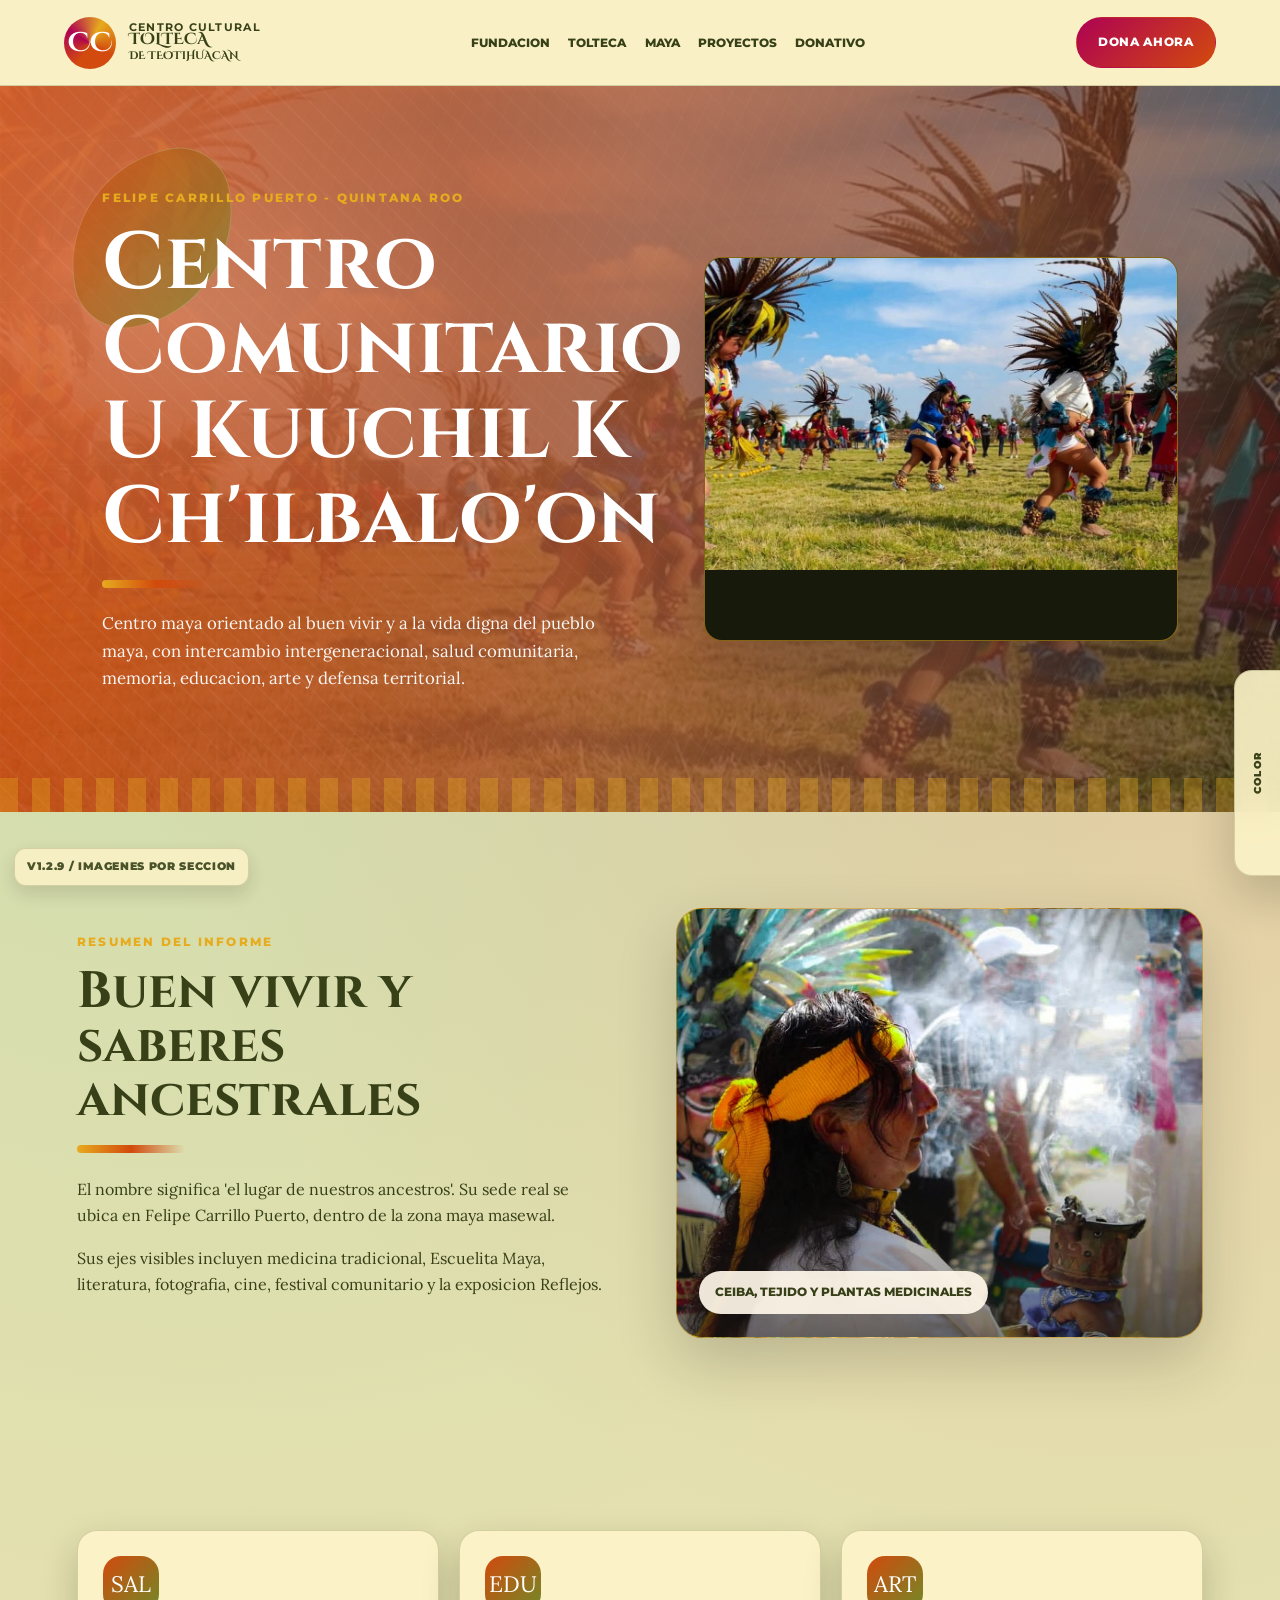
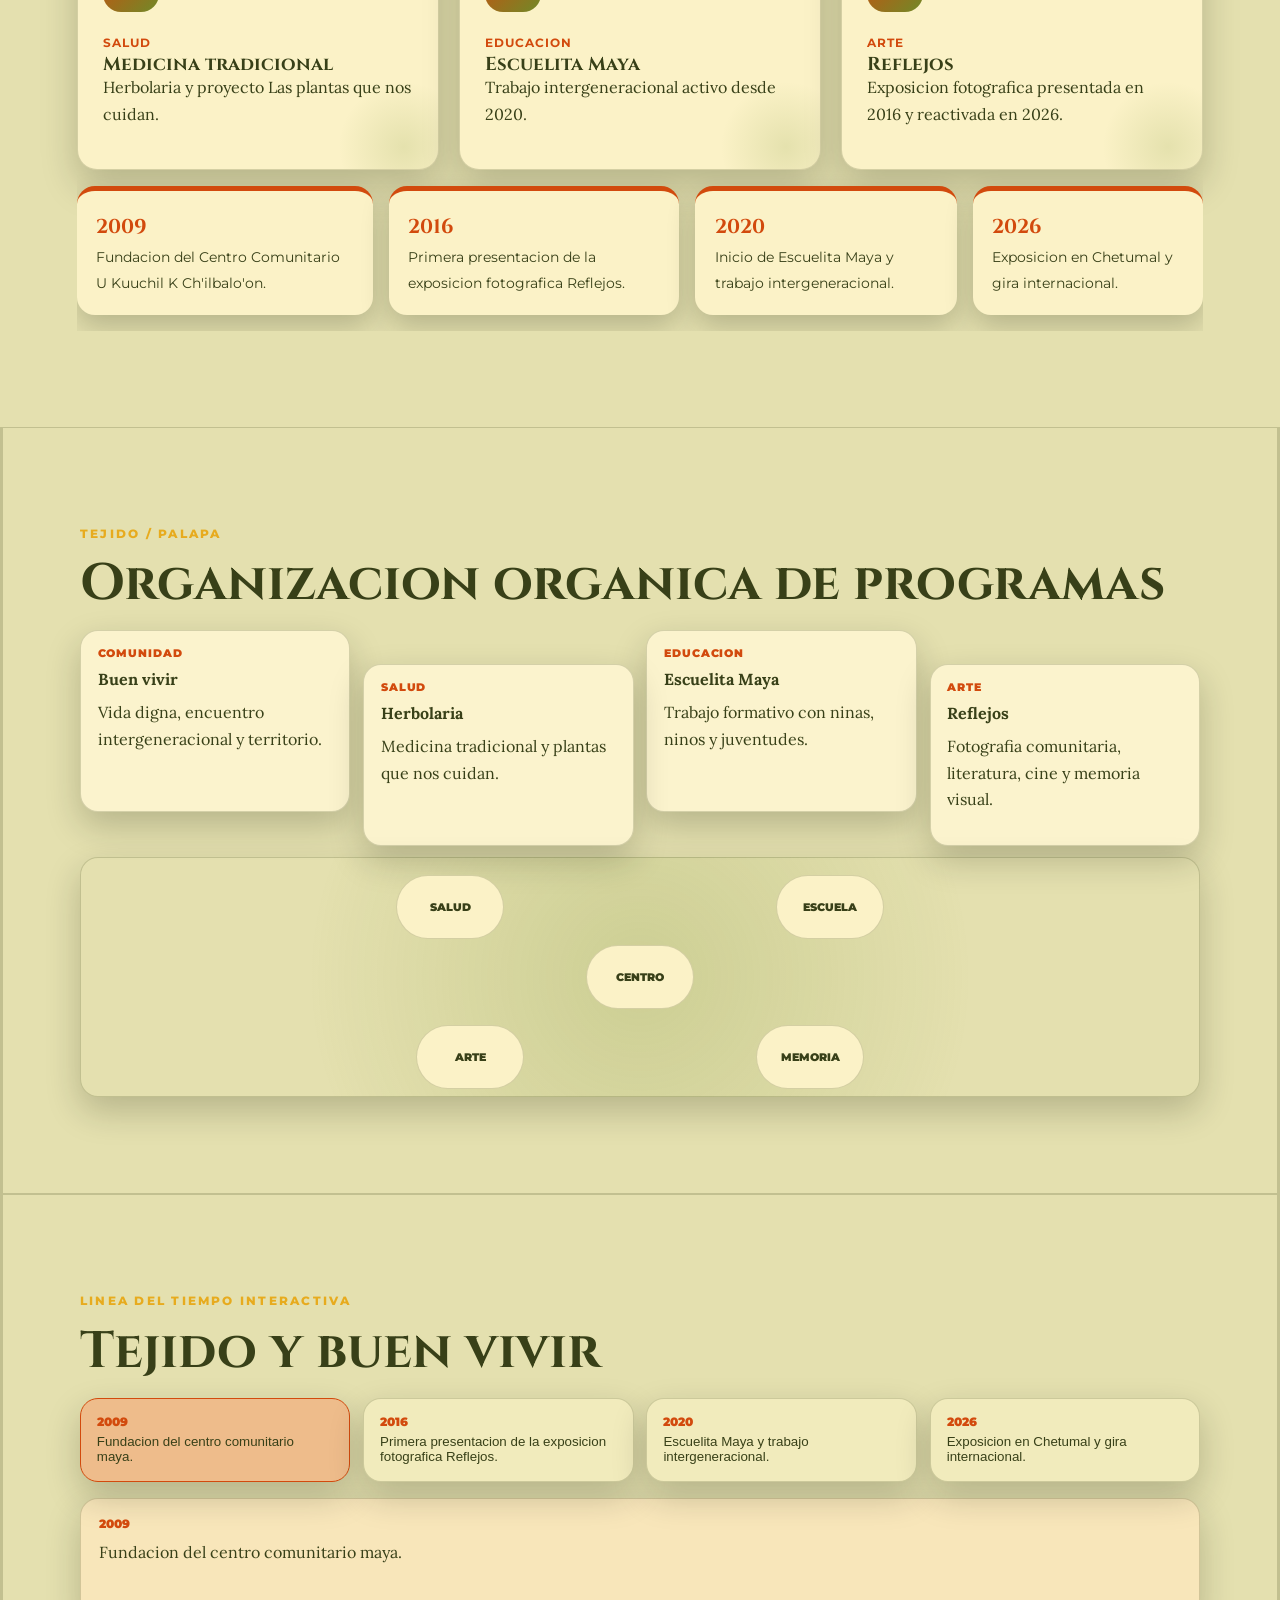
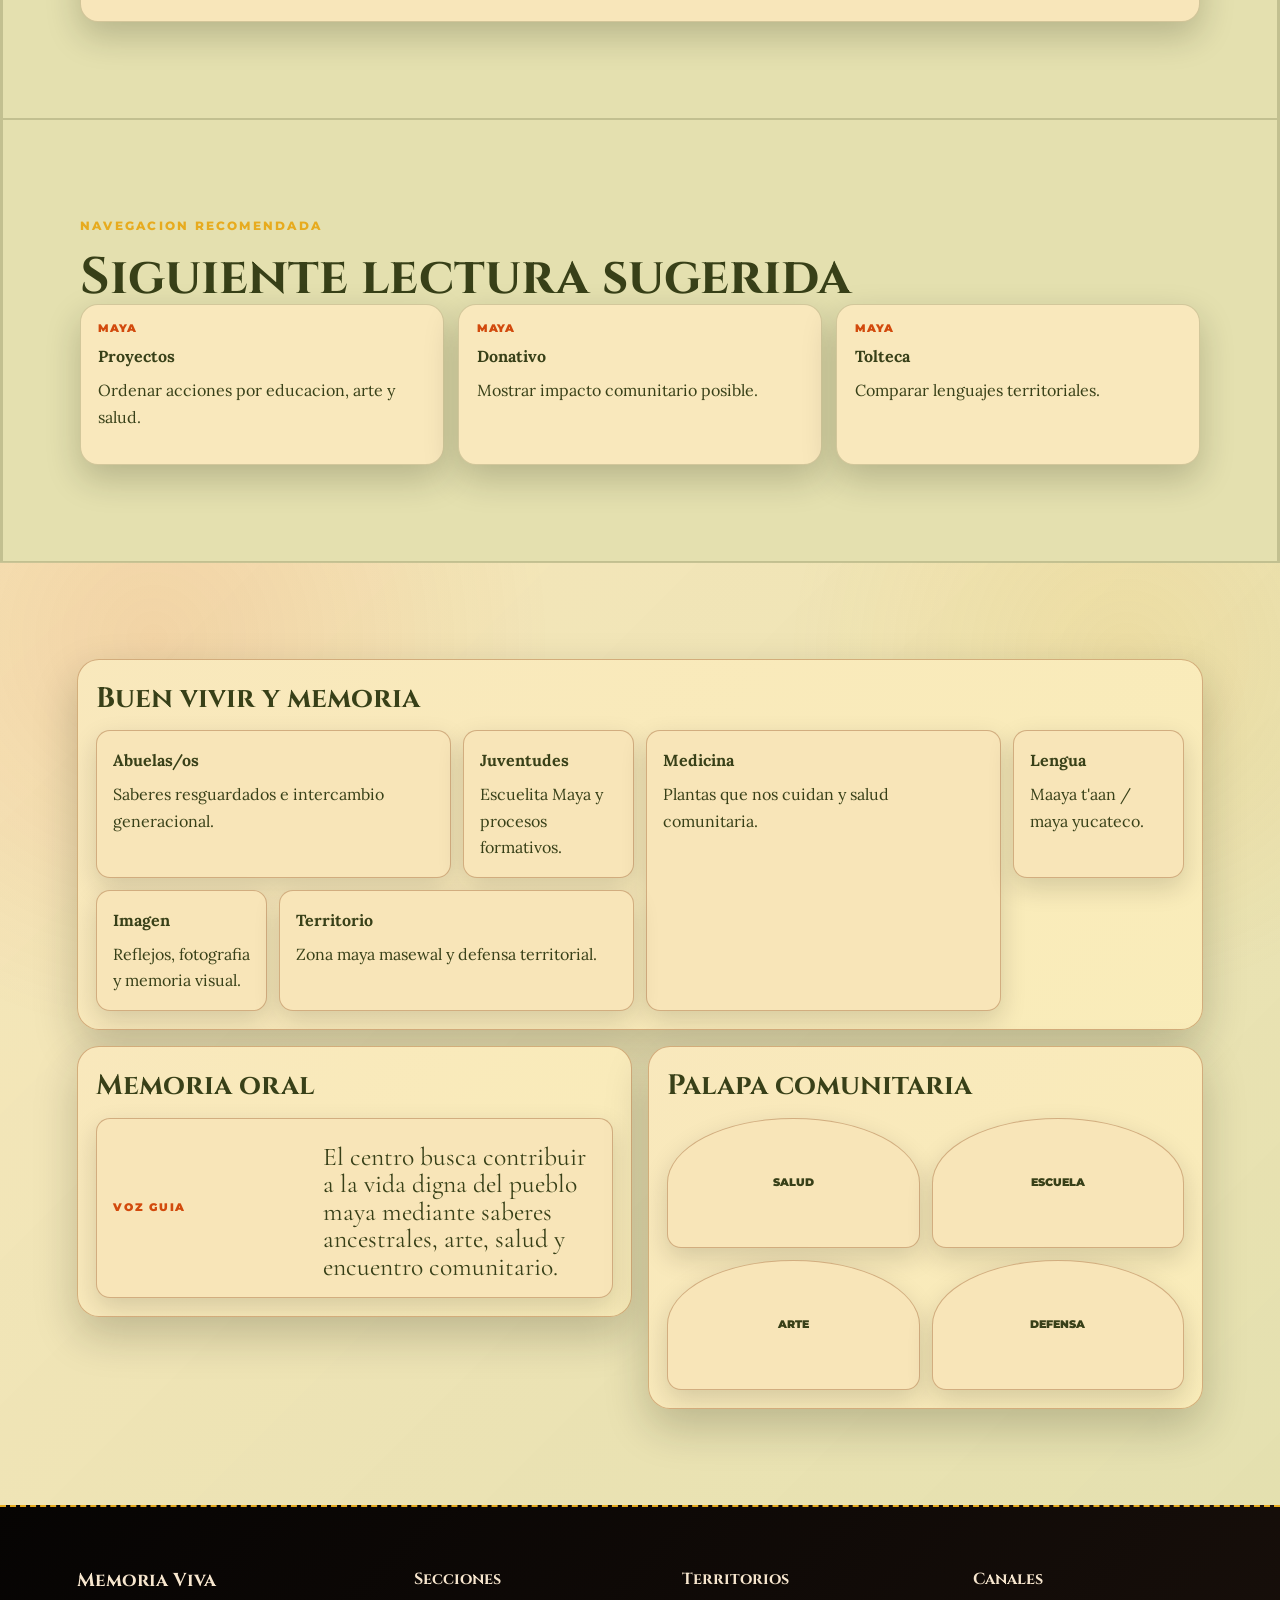
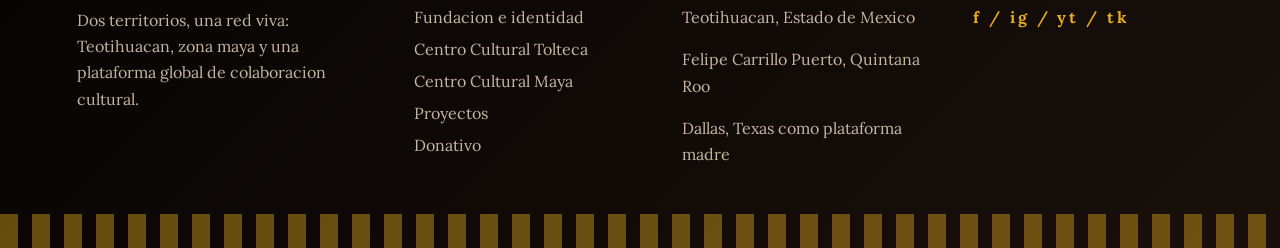
==== commit 7750fe52: "Place section images v1.2.9" ====
--- a/centro-maya.html
+++ b/centro-maya.html
@@ -10,7 +10,7 @@
 <a href="donativo.html">Donativo</a>
 </nav>
 <a class="btn btn-primary" href="donativo.html">Dona ahora</a>
-</header><main><section class="section-hero" style='--overlay:rgba(31,190,158,.86);--img:url("https://images.unsplash.com/photo-1518638150340-f706e86654de?auto=format&fit=crop&w=1900&q=80")'><div class="hero-content"><p class="eyebrow">Felipe Carrillo Puerto - Quintana Roo</p><h1>Centro Cultural Maya</h1><div class="divider"></div><p>U Kuuchil K Ch'ilbalo'on significa "el lugar de nuestros ancestros". Su trabajo se centra en buen vivir, salud, memoria, educacion intergeneracional y defensa territorial.</p></div></section><section class="section-pad grid-2"><div><p class="eyebrow">Resumen</p><h2>Buen vivir y saberes ancestrales</h2><div class="divider"></div><p>El centro busca contribuir a la vida digna del pueblo maya, valorando saberes resguardados por abuelas y abuelos y propiciando el encuentro con juventudes, ninas y ninos.</p><p>Su sede real se ubica en Felipe Carrillo Puerto, zona maya masewal. La lengua indigena documentada es maaya t'aan / maya yucateco.</p></div><div class="visual" style='--vimg:url("https://images.unsplash.com/photo-1518709594023-6eab9bab7b23?auto=format&fit=crop&w=1200&q=80")'><span>Ceiba - selva - memoria</span></div></section><section class="section-pad"><div class="cards-grid"><article class="card"><div class="icon">SAL</div><strong>Salud</strong><h3>Medicina tradicional</h3><p>Herbolaria y proyecto "Las plantas que nos cuidan".</p></article><article class="card"><div class="icon">EDU</div><strong>Educacion</strong><h3>Escuelita Maya</h3><p>Trabajo intergeneracional activo desde 2020.</p></article><article class="card"><div class="icon">ART</div><strong>Arte</strong><h3>Reflejos</h3><p>Exposicion fotografica presentada en 2016 y reactivada en 2026.</p></article></div><div class="timeline"><div class="time-item"><strong>2009</strong><span>Fundacion del centro.</span></div><div class="time-item"><strong>2016</strong><span>Primera presentacion de Reflejos.</span></div><div class="time-item"><strong>2020</strong><span>Escuelita Maya.</span></div><div class="time-item"><strong>2026</strong><span>Chetumal y gira internacional.</span></div></div></section><section class="wireframe-lab section-pad"><div class="wf-layout-showcase"><article class="wf-feature"><div class="wf-copy"><span>Contexto</span><b>Resumen + apoyo visual</b><p>Contenido basado en el informe analitico.</p></div><div class="wf-image-slot">Imagen documental</div></article><article class="wf-facts"><div><b>Dato</b><span>Dato del informe</span></div><div><b>Dato</b><span>Dato del informe</span></div><div><b>Dato</b><span>Dato del informe</span></div><div><b>Dato</b><span>Dato del informe</span></div></article><article class="wf-quote"><span>Cita / frase guia</span><p>Texto de apoyo para revisar jerarquia, ritmo y lectura.</p></article><article class="wf-steps"><div><span>01</span><b>Bloque secuencial</b><p>Dato contextual extraido del informe.</p></div><div><span>02</span><b>Bloque secuencial</b><p>Dato contextual del informe.</p></div><div><span>03</span><b>Bloque secuencial</b><p>Evidencia documental por integrar.</p></div></article><article class="wf-media-grid"><div>Foto</div><div>Archivo</div><div>Testimonio</div><div>Territorio</div></article><article class="wf-sidebar-layout"><aside>Recorrido</aside><div><b>Contenido extendido</b><p>Desarrollo ampliado para explicar contexto, territorio, programa, publico beneficiado y evidencia visual sugerida.</p><p>Este bloque sirve para probar una version final con lectura continua, imagenes documentales y jerarquia editorial.</p></div></article></div></section></main><footer class="footer">
+</header><main><section class="section-hero has-hero-media" style='--overlay:rgba(31,190,158,.82);--img:url("assets/maya-hero-danza.png")'><div class="hero-content"><p class="eyebrow">Felipe Carrillo Puerto - Quintana Roo</p><h1>Centro Cultural Maya</h1><div class="divider"></div><p>U Kuuchil K Ch'ilbalo'on significa "el lugar de nuestros ancestros". Su trabajo se centra en buen vivir, salud, memoria, educacion intergeneracional y defensa territorial.</p></div><figure class="hero-media"><img src="assets/maya-hero-danza.png" alt="Danza comunitaria y territorio vivo"></figure></section><section class="section-pad grid-2"><div><p class="eyebrow">Resumen</p><h2>Buen vivir y saberes ancestrales</h2><div class="divider"></div><p>El centro busca contribuir a la vida digna del pueblo maya, valorando saberes resguardados por abuelas y abuelos y propiciando el encuentro con juventudes, ninas y ninos.</p><p>Su sede real se ubica en Felipe Carrillo Puerto, zona maya masewal. La lengua indigena documentada es maaya t'aan / maya yucateco.</p></div><div class="visual framed-visual" style='--vimg:url("assets/maya-saberes-ancestrales.jpeg")'><span>Buen vivir y memoria</span></div></section><section class="section-pad"><div class="cards-grid"><article class="card"><div class="icon">SAL</div><strong>Salud</strong><h3>Medicina tradicional</h3><p>Herbolaria y proyecto "Las plantas que nos cuidan".</p></article><article class="card"><div class="icon">EDU</div><strong>Educacion</strong><h3>Escuelita Maya</h3><p>Trabajo intergeneracional activo desde 2020.</p></article><article class="card"><div class="icon">ART</div><strong>Arte</strong><h3>Reflejos</h3><p>Exposicion fotografica presentada en 2016 y reactivada en 2026.</p></article></div><div class="timeline"><div class="time-item"><strong>2009</strong><span>Fundacion del centro.</span></div><div class="time-item"><strong>2016</strong><span>Primera presentacion de Reflejos.</span></div><div class="time-item"><strong>2020</strong><span>Escuelita Maya.</span></div><div class="time-item"><strong>2026</strong><span>Chetumal y gira internacional.</span></div></div></section><section class="wireframe-lab section-pad"><div class="wf-layout-showcase"><article class="wf-feature"><div class="wf-copy"><span>Contexto</span><b>Resumen + apoyo visual</b><p>Contenido basado en el informe analitico.</p></div><div class="wf-image-slot">Imagen documental</div></article><article class="wf-facts"><div><b>Dato</b><span>Dato del informe</span></div><div><b>Dato</b><span>Dato del informe</span></div><div><b>Dato</b><span>Dato del informe</span></div><div><b>Dato</b><span>Dato del informe</span></div></article><article class="wf-quote"><span>Cita / frase guia</span><p>Texto de apoyo para revisar jerarquia, ritmo y lectura.</p></article><article class="wf-steps"><div><span>01</span><b>Bloque secuencial</b><p>Dato contextual extraido del informe.</p></div><div><span>02</span><b>Bloque secuencial</b><p>Dato contextual del informe.</p></div><div><span>03</span><b>Bloque secuencial</b><p>Evidencia documental por integrar.</p></div></article><article class="wf-media-grid"><div>Foto</div><div>Archivo</div><div>Testimonio</div><div>Territorio</div></article><article class="wf-sidebar-layout"><aside>Recorrido</aside><div><b>Contenido extendido</b><p>Desarrollo ampliado para explicar contexto, territorio, programa, publico beneficiado y evidencia visual sugerida.</p><p>Este bloque sirve para probar una version final con lectura continua, imagenes documentales y jerarquia editorial.</p></div></article></div></section></main><footer class="footer">
 <div><h3>Centro Cultural Tolteca</h3><p>Identidad visual modular: dos territorios, una red viva y una mision comunitaria.</p></div>
 <div><h4>Secciones</h4><a href="fundacion-identidad.html">Fundacion e identidad</a><a href="centro-tolteca.html">Centro Cultural Tolteca</a><a href="centro-maya.html">Centro Cultural Maya</a><a href="proyectos.html">Proyectos</a><a href="donativo.html">Donativo</a></div>
 <div><h4>Territorios</h4><p>Teotihuacan, Estado de Mexico</p><p>Felipe Carrillo Puerto, Quintana Roo</p><p>Dallas, Texas como plataforma madre</p></div>
--- a/section-creativity.css
+++ b/section-creativity.css
@@ -1 +1,2 @@
-.hero,.section-hero,.card,.route-card{isolation:isolate}.hero .hero-content:before,.section-hero .hero-content:before{content:"";position:absolute;z-index:-1;left:-2.2rem;top:-2.2rem;width:168px;height:168px;border:1px solid rgba(255,255,255,.28);border-radius:50%;opacity:.62;pointer-events:none}.card{position:relative;overflow:hidden}.card>*{position:relative;z-index:1}.card:after{content:"";position:absolute;inset:auto -36px -48px auto;width:140px;height:140px;border-radius:50%;background:radial-gradient(circle,var(--accent2),transparent 66%);opacity:.16;pointer-events:none}.card:hover .icon{transform:rotate(-4deg) scale(1.04)}.card .icon{transition:.22s}.route-card:after{content:"";position:absolute;inset:0;background:linear-gradient(135deg,rgba(255,255,255,.20),transparent 34%,rgba(0,0,0,.18));mix-blend-mode:soft-light;pointer-events:none}.palette-switcher{max-height:calc(100vh - 36px);overflow:auto}.palette-option.is-active{box-shadow:inset 0 0 0 1px var(--dorado),0 8px 18px var(--shadow)}body:not(.fundacion-theme):not(.tolteca-theme):not(.maya-theme):not(.proyectos-theme):not(.donativo-theme) .hero .hero-content:before{background:conic-gradient(from 45deg,var(--fundacion),var(--maya),var(--donativo),var(--fundacion2),var(--fundacion));box-shadow:0 0 0 18px rgba(255,255,255,.06)}body:not(.fundacion-theme):not(.tolteca-theme):not(.maya-theme):not(.proyectos-theme):not(.donativo-theme) .route-card:before{border-radius:18px;transform:rotate(12deg);border-color:rgba(255,255,255,.32)}body.fundacion-theme .section-hero:before{background:radial-gradient(circle at 15% 26%,rgba(255,255,255,.22) 0 3px,transparent 4px),radial-gradient(circle at 25% 40%,rgba(255,255,255,.20) 0 3px,transparent 4px),radial-gradient(circle at 41% 31%,rgba(255,255,255,.18) 0 3px,transparent 4px),linear-gradient(120deg,rgba(255,255,255,.12),transparent 44%),linear-gradient(rgba(214,166,70,.12) 1px,transparent 1px),linear-gradient(90deg,rgba(214,166,70,.12) 1px,transparent 1px);background-size:100% 100%,100% 100%,100% 100%,100% 100%,54px 54px,54px 54px;mask-image:linear-gradient(90deg,#000,transparent 80%)}body.fundacion-theme .section-hero .hero-content:before{border-radius:24px;background:linear-gradient(135deg,var(--fundacion),var(--maya));transform:rotate(12deg)}body.tolteca-theme .section-hero:before{background:repeating-conic-gradient(from 45deg at 18% 38%,rgba(255,255,255,.18) 0 8deg,transparent 8deg 18deg),radial-gradient(circle at 80% 22%,rgba(231,171,30,.25),transparent 19%),linear-gradient(rgba(214,166,70,.12) 1px,transparent 1px),linear-gradient(90deg,rgba(214,166,70,.12) 1px,transparent 1px);background-size:100% 100%,100% 100%,48px 48px,48px 48px;mask-image:linear-gradient(90deg,#000,transparent 78%)}body.tolteca-theme .section-hero .hero-content:before{border-radius:0;background:repeating-linear-gradient(45deg,var(--tolteca) 0 14px,transparent 14px 25px),repeating-linear-gradient(-45deg,var(--tolteca2) 0 7px,transparent 7px 22px);transform:rotate(45deg)}body.maya-theme .section-hero:before{background:radial-gradient(ellipse at 18% 32%,rgba(255,255,255,.22),transparent 20%),radial-gradient(ellipse at 31% 48%,rgba(255,255,255,.15),transparent 16%),repeating-linear-gradient(45deg,rgba(255,255,255,.10) 0 2px,transparent 2px 18px),linear-gradient(rgba(214,166,70,.10) 1px,transparent 1px),linear-gradient(90deg,rgba(214,166,70,.10) 1px,transparent 1px);background-size:100% 100%,100% 100%,100% 100%,54px 54px,54px 54px;mask-image:linear-gradient(90deg,#000,transparent 82%)}body.maya-theme .section-hero .hero-content:before{border-radius:70% 30% 70% 30%;background:linear-gradient(135deg,var(--maya),var(--maya2));transform:rotate(-10deg)}body.proyectos-theme .section-hero:before{background:linear-gradient(30deg,rgba(255,255,255,.14) 12%,transparent 12% 88%,rgba(255,255,255,.12) 88%),radial-gradient(circle at 24% 35%,rgba(255,255,255,.18),transparent 16%),linear-gradient(rgba(214,166,70,.12) 1px,transparent 1px),linear-gradient(90deg,rgba(214,166,70,.12) 1px,transparent 1px);background-size:90px 90px,100% 100%,54px 54px,54px 54px;mask-image:linear-gradient(90deg,#000,transparent 78%)}body.proyectos-theme .section-hero .hero-content:before{border-radius:18px;background:linear-gradient(135deg,var(--proyectos),var(--proyectos2));clip-path:polygon(50% 0,100% 38%,82% 100%,18% 100%,0 38%)}body.donativo-theme .section-hero:before{background:radial-gradient(circle at 18% 28%,rgba(255,255,255,.24),transparent 14%),radial-gradient(circle at 31% 44%,rgba(255,255,255,.16),transparent 12%),repeating-radial-gradient(circle at 22% 36%,transparent 0 22px,rgba(255,255,255,.10) 22px 24px),linear-gradient(rgba(214,166,70,.12) 1px,transparent 1px),linear-gradient(90deg,rgba(214,166,70,.12) 1px,transparent 1px);background-size:100% 100%,100% 100%,100% 100%,54px 54px,54px 54px;mask-image:linear-gradient(90deg,#000,transparent 80%)}body.donativo-theme .section-hero .hero-content:before{border-radius:50% 50% 16px 16px;background:linear-gradient(135deg,var(--donativo),var(--donativo2));transform:rotate(-14deg)}
+.has-hero-media{display:grid;grid-template-columns:minmax(290px,1fr) minmax(320px,.88fr);gap:clamp(1.8rem,5vw,5rem);align-items:center}.has-hero-media .hero-content{max-width:780px}.hero-media{position:relative;z-index:2;margin:0;min-height:clamp(240px,30vw,390px);overflow:hidden;border:1px solid color-mix(in srgb,var(--dorado) 52%,transparent);border-radius:18px;box-shadow:0 28px 70px rgba(31,27,24,.24);background:var(--negro)}.hero-media img{width:100%;height:100%;display:block;object-fit:cover}.tolteca-theme .hero-media img{object-position:center 45%}.maya-theme .hero-media img{object-position:center 52%}.donativo-theme .hero-media img{object-position:center 46%}.framed-visual{border:1px solid color-mix(in srgb,var(--dorado) 55%,transparent);box-shadow:0 24px 60px rgba(31,27,24,.2)}.foundation-visual-hero{background-position:center 45%}.foundation-photo-intro{background:linear-gradient(135deg,color-mix(in srgb,var(--hueso) 84%,var(--fundacion) 16%),color-mix(in srgb,var(--crema) 78%,var(--maya) 22%))}@media(max-width:980px){.has-hero-media{grid-template-columns:1fr}.hero-media{min-height:320px;max-width:720px}}@media(max-width:560px){.hero-media{min-height:230px;border-radius:14px}}.hero,.section-hero,.card,.route-card{isolation:isolate}.hero .hero-content:before,.section-hero .hero-content:before{content:"";position:absolute;z-index:-1;left:-2.2rem;top:-2.2rem;width:168px;height:168px;border:1px solid rgba(255,255,255,.28);border-radius:50%;opacity:.62;pointer-events:none}.card{position:relative;overflow:hidden}.card>*{position:relative;z-index:1}.card:after{content:"";position:absolute;inset:auto -36px -48px auto;width:140px;height:140px;border-radius:50%;background:radial-gradient(circle,var(--accent2),transparent 66%);opacity:.16;pointer-events:none}.card:hover .icon{transform:rotate(-4deg) scale(1.04)}.card .icon{transition:.22s}.route-card:after{content:"";position:absolute;inset:0;background:linear-gradient(135deg,rgba(255,255,255,.20),transparent 34%,rgba(0,0,0,.18));mix-blend-mode:soft-light;pointer-events:none}.palette-switcher{max-height:calc(100vh - 36px);overflow:auto}.palette-option.is-active{box-shadow:inset 0 0 0 1px var(--dorado),0 8px 18px var(--shadow)}body:not(.fundacion-theme):not(.tolteca-theme):not(.maya-theme):not(.proyectos-theme):not(.donativo-theme) .hero .hero-content:before{background:conic-gradient(from 45deg,var(--fundacion),var(--maya),var(--donativo),var(--fundacion2),var(--fundacion));box-shadow:0 0 0 18px rgba(255,255,255,.06)}body:not(.fundacion-theme):not(.tolteca-theme):not(.maya-theme):not(.proyectos-theme):not(.donativo-theme) .route-card:before{border-radius:18px;transform:rotate(12deg);border-color:rgba(255,255,255,.32)}body.fundacion-theme .section-hero:before{background:radial-gradient(circle at 15% 26%,rgba(255,255,255,.22) 0 3px,transparent 4px),radial-gradient(circle at 25% 40%,rgba(255,255,255,.20) 0 3px,transparent 4px),radial-gradient(circle at 41% 31%,rgba(255,255,255,.18) 0 3px,transparent 4px),linear-gradient(120deg,rgba(255,255,255,.12),transparent 44%),linear-gradient(rgba(214,166,70,.12) 1px,transparent 1px),linear-gradient(90deg,rgba(214,166,70,.12) 1px,transparent 1px);background-size:100% 100%,100% 100%,100% 100%,100% 100%,54px 54px,54px 54px;mask-image:linear-gradient(90deg,#000,transparent 80%)}body.fundacion-theme .section-hero .hero-content:before{border-radius:24px;background:linear-gradient(135deg,var(--fundacion),var(--maya));transform:rotate(12deg)}body.tolteca-theme .section-hero:before{background:repeating-conic-gradient(from 45deg at 18% 38%,rgba(255,255,255,.18) 0 8deg,transparent 8deg 18deg),radial-gradient(circle at 80% 22%,rgba(231,171,30,.25),transparent 19%),linear-gradient(rgba(214,166,70,.12) 1px,transparent 1px),linear-gradient(90deg,rgba(214,166,70,.12) 1px,transparent 1px);background-size:100% 100%,100% 100%,48px 48px,48px 48px;mask-image:linear-gradient(90deg,#000,transparent 78%)}body.tolteca-theme .section-hero .hero-content:before{border-radius:0;background:repeating-linear-gradient(45deg,var(--tolteca) 0 14px,transparent 14px 25px),repeating-linear-gradient(-45deg,var(--tolteca2) 0 7px,transparent 7px 22px);transform:rotate(45deg)}body.maya-theme .section-hero:before{background:radial-gradient(ellipse at 18% 32%,rgba(255,255,255,.22),transparent 20%),radial-gradient(ellipse at 31% 48%,rgba(255,255,255,.15),transparent 16%),repeating-linear-gradient(45deg,rgba(255,255,255,.10) 0 2px,transparent 2px 18px),linear-gradient(rgba(214,166,70,.10) 1px,transparent 1px),linear-gradient(90deg,rgba(214,166,70,.10) 1px,transparent 1px);background-size:100% 100%,100% 100%,100% 100%,54px 54px,54px 54px;mask-image:linear-gradient(90deg,#000,transparent 82%)}body.maya-theme .section-hero .hero-content:before{border-radius:70% 30% 70% 30%;background:linear-gradient(135deg,var(--maya),var(--maya2));transform:rotate(-10deg)}body.proyectos-theme .section-hero:before{background:linear-gradient(30deg,rgba(255,255,255,.14) 12%,transparent 12% 88%,rgba(255,255,255,.12) 88%),radial-gradient(circle at 24% 35%,rgba(255,255,255,.18),transparent 16%),linear-gradient(rgba(214,166,70,.12) 1px,transparent 1px),linear-gradient(90deg,rgba(214,166,70,.12) 1px,transparent 1px);background-size:90px 90px,100% 100%,54px 54px,54px 54px;mask-image:linear-gradient(90deg,#000,transparent 78%)}body.proyectos-theme .section-hero .hero-content:before{border-radius:18px;background:linear-gradient(135deg,var(--proyectos),var(--proyectos2));clip-path:polygon(50% 0,100% 38%,82% 100%,18% 100%,0 38%)}body.donativo-theme .section-hero:before{background:radial-gradient(circle at 18% 28%,rgba(255,255,255,.24),transparent 14%),radial-gradient(circle at 31% 44%,rgba(255,255,255,.16),transparent 12%),repeating-radial-gradient(circle at 22% 36%,transparent 0 22px,rgba(255,255,255,.10) 22px 24px),linear-gradient(rgba(214,166,70,.12) 1px,transparent 1px),linear-gradient(90deg,rgba(214,166,70,.12) 1px,transparent 1px);background-size:100% 100%,100% 100%,100% 100%,54px 54px,54px 54px;mask-image:linear-gradient(90deg,#000,transparent 80%)}body.donativo-theme .section-hero .hero-content:before{border-radius:50% 50% 16px 16px;background:linear-gradient(135deg,var(--donativo),var(--donativo2));transform:rotate(-14deg)}
+.home-ritual-hero{background-position:center 42%}.home-ritual-hero:before{background:radial-gradient(circle at 18% 18%,rgba(231,171,30,.24),transparent 20%),radial-gradient(circle at 70% 42%,rgba(202,61,12,.22),transparent 26%),linear-gradient(90deg,rgba(6,4,3,.74),rgba(6,4,3,.36) 48%,rgba(6,4,3,.06)),linear-gradient(rgba(214,166,70,.11) 1px,transparent 1px),linear-gradient(90deg,rgba(214,166,70,.11) 1px,transparent 1px);background-size:100% 100%,100% 100%,100% 100%,54px 54px,54px 54px;mask-image:none}.home-photo-intro{display:grid;grid-template-columns:minmax(280px,.72fr) minmax(460px,1.28fr);gap:clamp(1.4rem,4vw,4rem);align-items:center;background:linear-gradient(135deg,color-mix(in srgb,var(--hueso) 90%,var(--tolteca) 10%),color-mix(in srgb,var(--crema) 86%,var(--maya) 14%));border-top:1px solid var(--line);border-bottom:1px solid var(--line)}.home-photo-copy{max-width:520px}.home-photo-grid{display:grid;grid-template-columns:1.1fr .72fr;gap:1rem;align-items:stretch}.home-photo-grid figure{position:relative;min-height:420px;margin:0;overflow:hidden;border:1px solid color-mix(in srgb,var(--line) 72%,var(--dorado));border-radius:24px;background:var(--negro);box-shadow:0 24px 64px var(--shadow)}.home-photo-grid figure:nth-child(2){min-height:520px}.home-photo-grid img{width:100%;height:100%;display:block;object-fit:cover}.home-photo-grid figure:first-child img{object-position:center 45%}.home-photo-grid figure:nth-child(2) img{object-position:center 26%}.home-photo-grid figcaption{position:absolute;left:1rem;bottom:1rem;z-index:2;padding:.68rem .9rem;border-radius:999px;background:color-mix(in srgb,var(--hueso) 90%,transparent);color:var(--cafe);font-family:"Montserrat","Poppins",sans-serif;font-size:.68rem;font-weight:900;letter-spacing:.08em;text-transform:uppercase}.home-photo-grid figure:after{content:"";position:absolute;inset:0;background:linear-gradient(0deg,rgba(6,4,3,.52),transparent 44%);pointer-events:none}@media(max-width:1040px){.home-photo-intro{grid-template-columns:1fr}.home-photo-grid{grid-template-columns:1fr 1fr}.home-photo-grid figure,.home-photo-grid figure:nth-child(2){min-height:380px}}@media(max-width:680px){.home-photo-grid{grid-template-columns:1fr}.home-photo-grid figure,.home-photo-grid figure:nth-child(2){min-height:360px}.home-photo-grid figure:nth-child(2) img{object-position:center 18%}}
--- a/content-lab.css
+++ b/content-lab.css
@@ -622,6 +622,34 @@
 
 body.final-page-mode .palette-control {
   border: 1px solid var(--line);
+  right: 0;
+  bottom: 24px;
+  width: min(282px, calc(100vw - 28px));
+  padding-left: 52px;
+  border-radius: 18px 0 0 18px;
+  transform: translateX(calc(100% - 46px));
+  transition: transform .24s ease, box-shadow .24s ease, opacity .24s ease;
+  opacity: .92;
+}
+
+body.final-page-mode .palette-control::before {
+  content: "COLOR";
+  position: absolute;
+  left: 14px;
+  top: 50%;
+  transform: translateY(-50%) rotate(180deg);
+  writing-mode: vertical-rl;
+  font-size: .62rem;
+  font-weight: 900;
+  letter-spacing: .14em;
+  color: var(--cafe);
+}
+
+body.final-page-mode .palette-control:hover,
+body.final-page-mode .palette-control:focus-within {
+  transform: translateX(0);
+  opacity: 1;
+  box-shadow: 0 24px 62px var(--shadow);
 }
 
 body.final-page-mode .palette-name,
@@ -629,3 +657,58 @@
 body.final-page-mode .version-badge {
   border-style: solid;
 }
+
+body.final-page-mode .version-badge {
+  top: auto;
+  left: 14px;
+  bottom: 14px;
+  z-index: 120;
+  pointer-events: none;
+  opacity: .88;
+  box-shadow: 0 8px 20px color-mix(in srgb, var(--shadow) 72%, transparent);
+}
+
+body.final-page-mode .bridge-network {
+  overflow: hidden;
+}
+
+body.final-page-mode .bridge-line {
+  z-index: 1;
+  opacity: .42;
+  filter: drop-shadow(0 0 10px color-mix(in srgb, var(--dorado), transparent 42%));
+}
+
+body.final-page-mode .bridge-node {
+  z-index: 2;
+}
+
+body.final-page-mode .trust-table {
+  overflow-x: auto;
+  padding-bottom: .35rem;
+}
+
+body.final-page-mode .trust-table > div {
+  min-width: min(900px, 100%);
+}
+
+@media (max-width: 760px) {
+  body.final-page-mode .palette-control {
+    left: 10px;
+    right: 10px;
+    bottom: 10px;
+    width: auto;
+    padding-left: 12px;
+    border-radius: 18px;
+    transform: none;
+  }
+
+  body.final-page-mode .palette-control::before {
+    display: none;
+  }
+
+  body.final-page-mode .version-badge {
+    top: auto;
+    bottom: 112px;
+    left: 10px;
+  }
+}
--- a/animations.css
+++ b/animations.css
@@ -524,10 +524,11 @@
 .bridge-line {
   position: absolute;
   z-index: 1;
-  height: 3px;
+  height: 2px;
   transform-origin: left center;
   background: linear-gradient(90deg, var(--tolteca), var(--maya), var(--dorado));
   animation: drawThread 1.25s ease both;
+  pointer-events: none;
 }
 
 .compass-thread {
@@ -541,11 +542,14 @@
   min-height: 380px;
   border: 1px dashed var(--line);
   border-radius: 8px;
+  isolation: isolate;
+  overflow: hidden;
   background: color-mix(in srgb, var(--hueso), var(--accent2) 6%);
 }
 
 .bridge-node {
   position: absolute;
+  z-index: 2;
   width: min(260px, 38%);
 }
 
@@ -566,17 +570,17 @@
 }
 
 .bridge-line-left {
-  left: 28%;
-  top: 52%;
-  width: 28%;
-  transform: rotate(-28deg);
+  left: 30%;
+  top: 51%;
+  width: 25%;
+  transform: rotate(-25deg);
 }
 
 .bridge-line-right {
-  left: 51%;
-  top: 52%;
-  width: 28%;
-  transform: rotate(28deg);
+  left: 50%;
+  top: 51%;
+  width: 27%;
+  transform: rotate(25deg);
   animation-delay: 0.2s;
 }
 
@@ -588,16 +592,18 @@
 
 .trust-table > div {
   display: grid;
-  grid-template-columns: 1fr 1fr 1fr 1fr;
+  grid-template-columns: minmax(130px, .85fr) minmax(150px, .9fr) minmax(210px, 1.2fr) minmax(190px, 1fr);
   gap: 0.45rem;
 }
 
 .trust-table b,
 .trust-table span {
+  min-width: 0;
   padding: 0.8rem;
   border: 1px dashed var(--line);
   border-radius: 8px;
   background: color-mix(in srgb, var(--hueso), var(--accent) 5%);
+  overflow-wrap: anywhere;
 }
 
 .tolteca-court .court-layout {
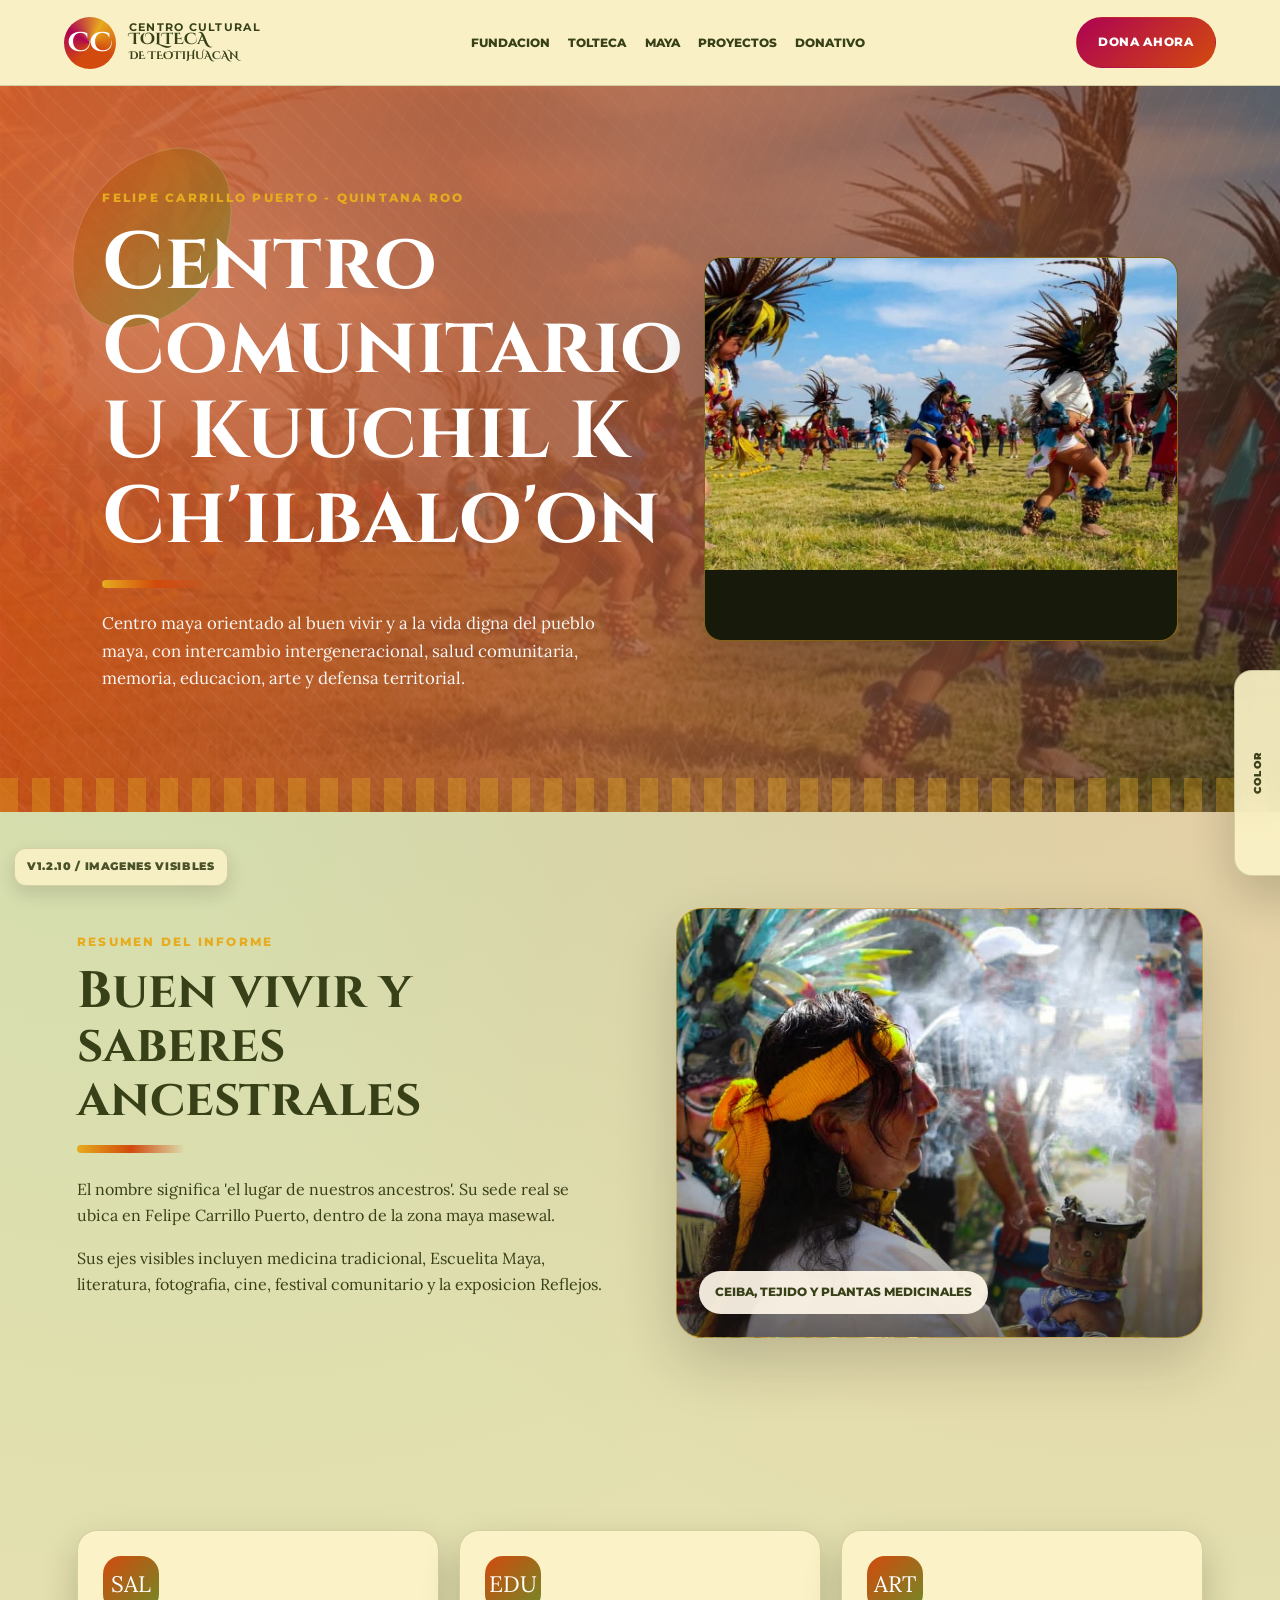
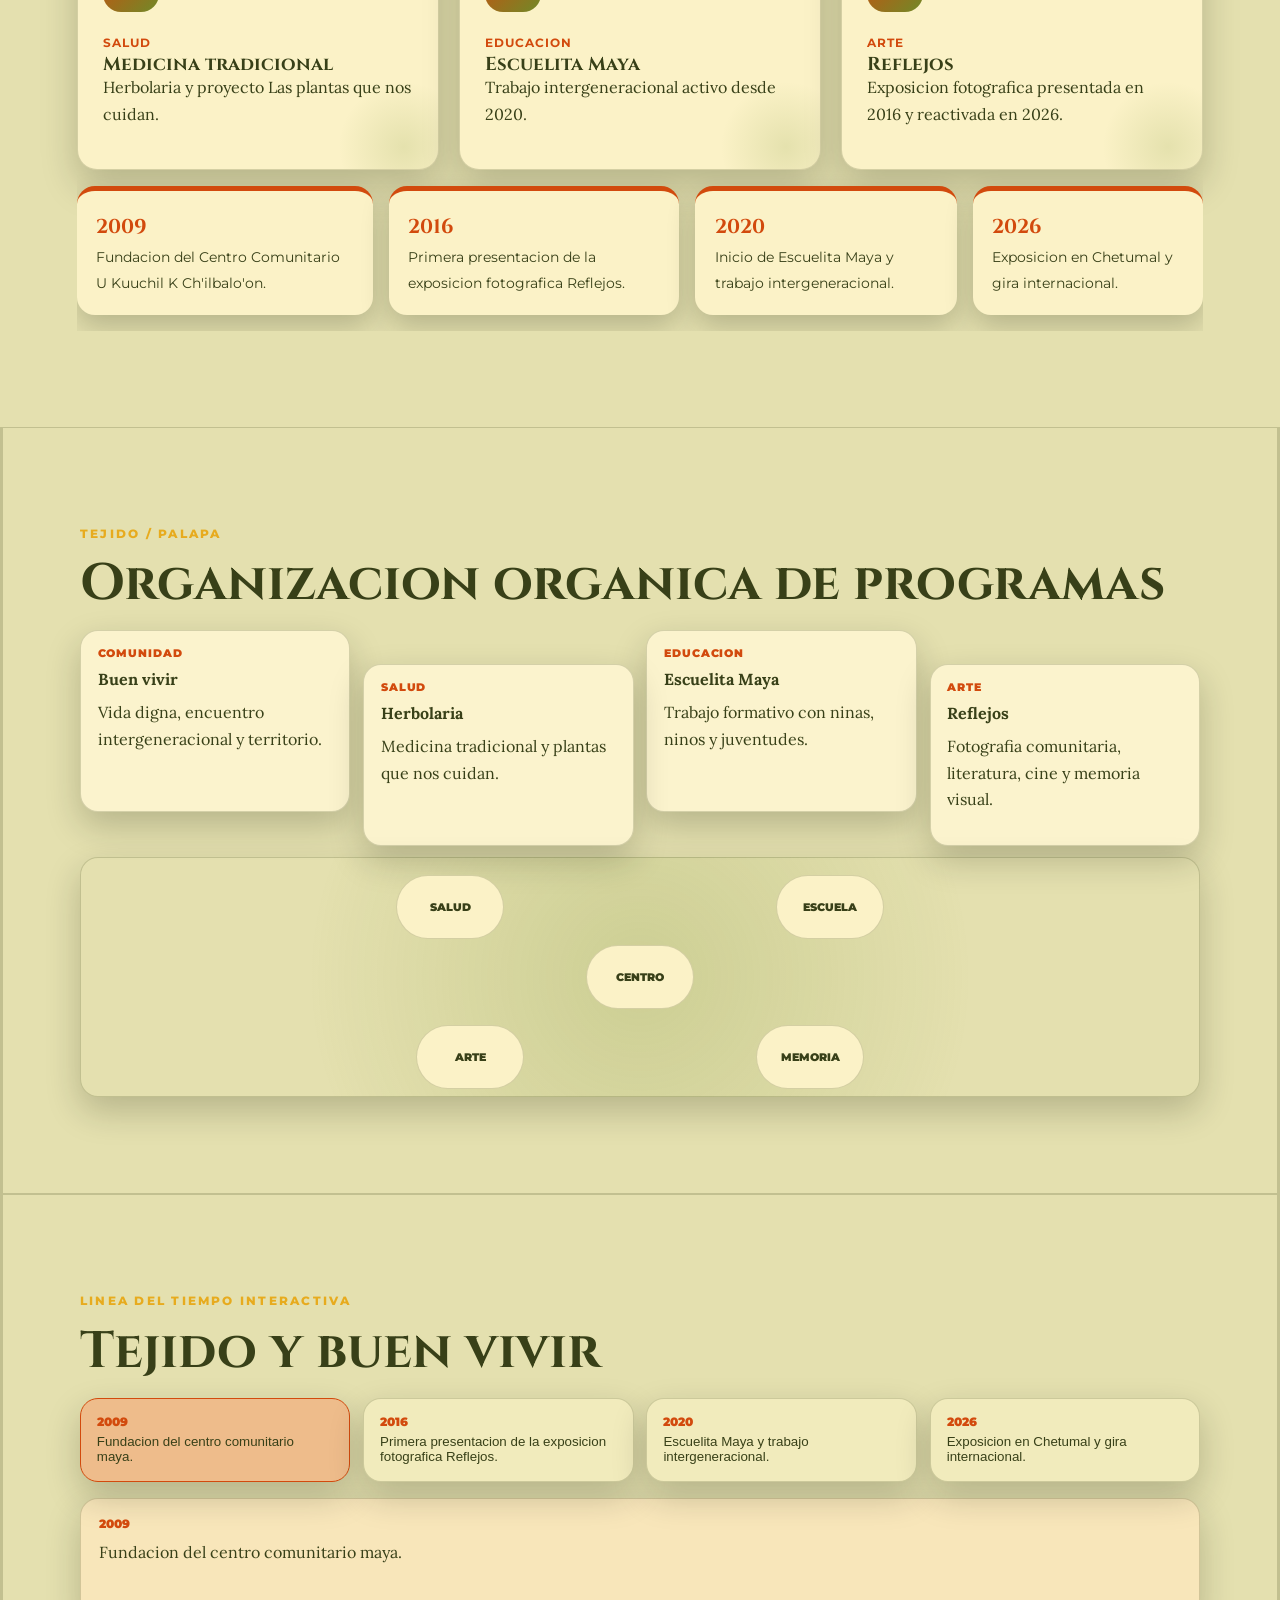
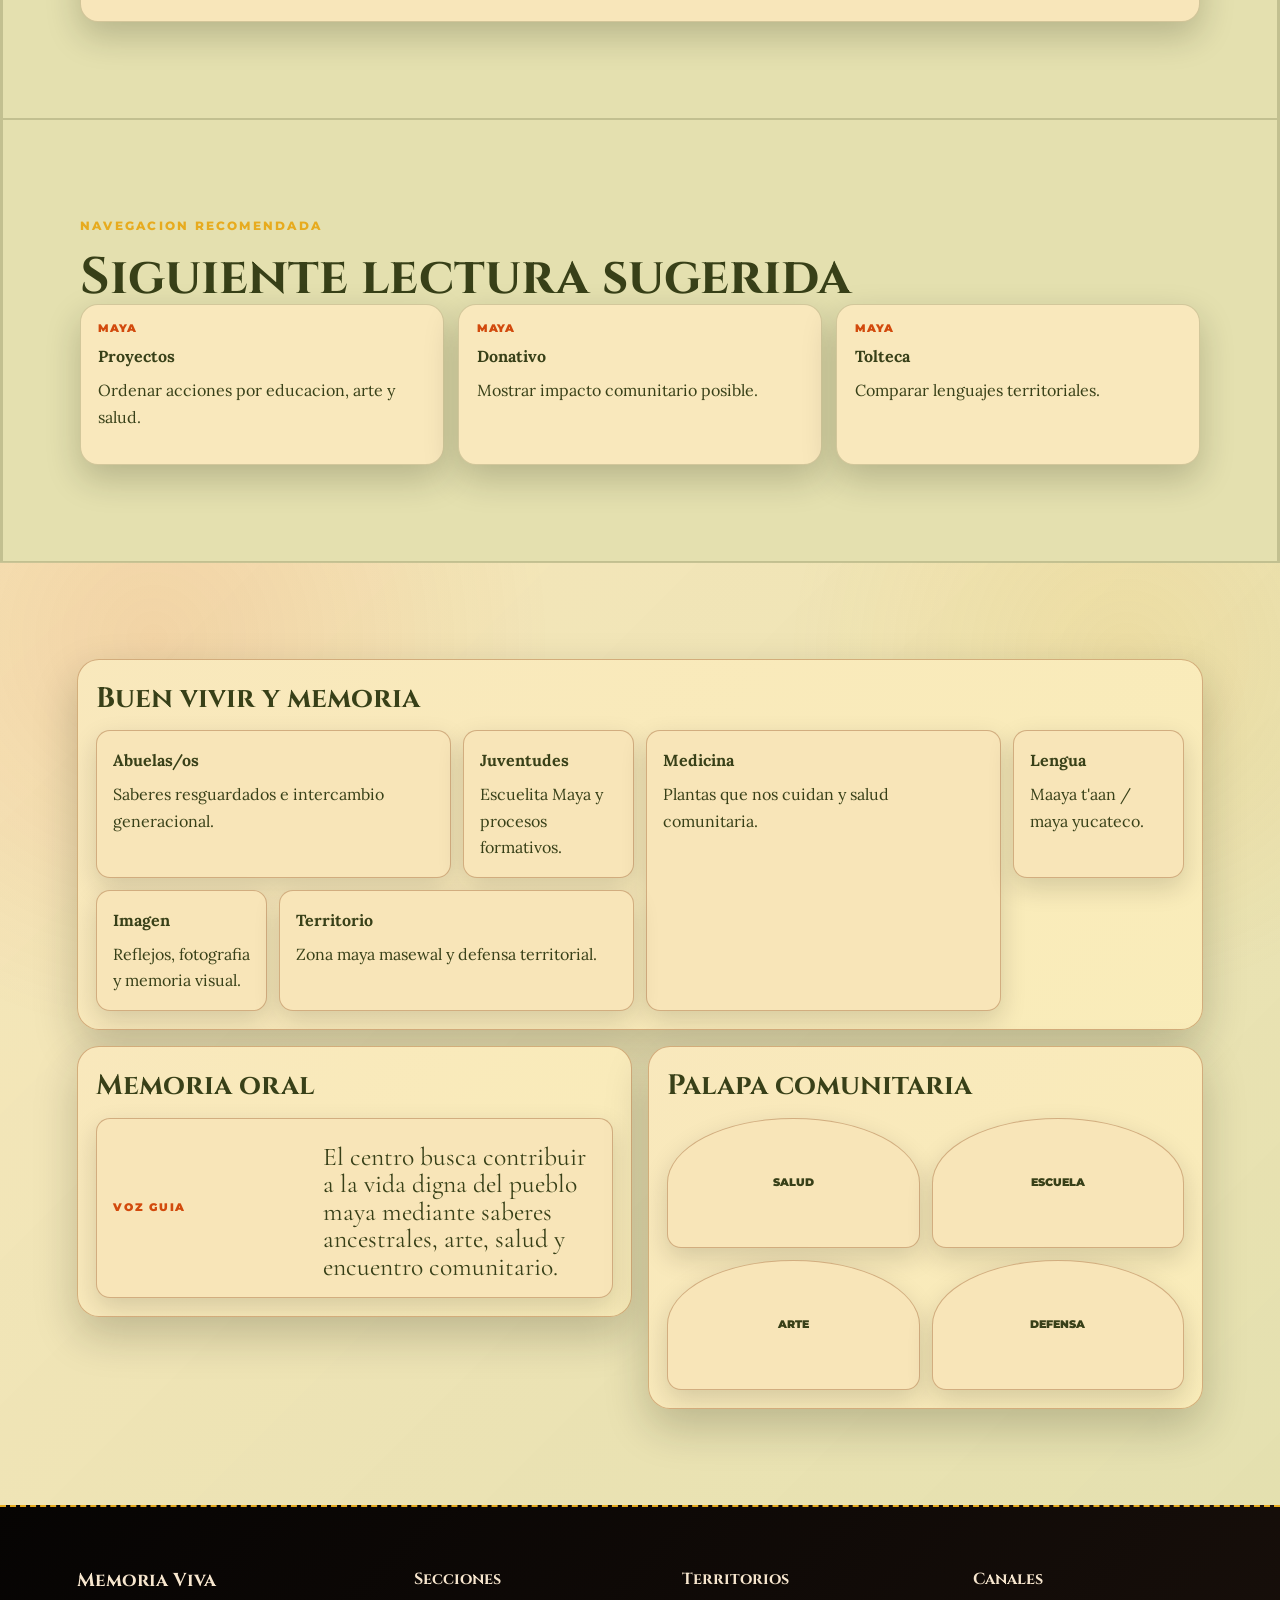
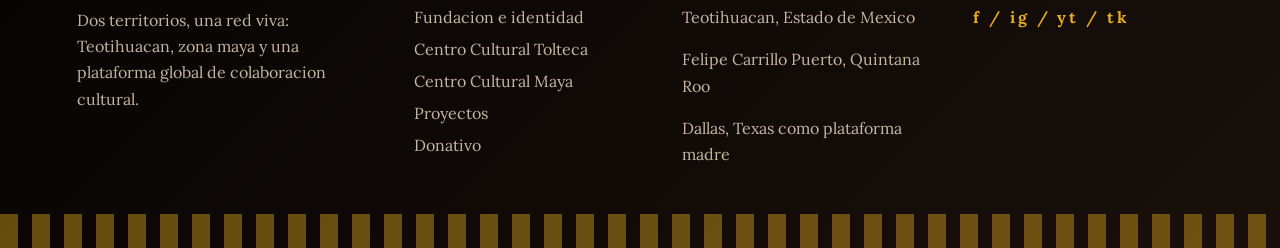
==== commit 36bb980a: "Fix Proyectos image visibility v1.2.10" ====
--- a/centro-maya.html
+++ b/centro-maya.html
@@ -1,6 +1,6 @@
 ﻿<!DOCTYPE html><html lang="es"><head><meta charset="UTF-8"><meta name="viewport" content="width=device-width, initial-scale=1.0"><title>Centro Cultural Maya</title><link rel="preconnect" href="https://fonts.googleapis.com">
 <link rel="preconnect" href="https://fonts.gstatic.com" crossorigin>
-<link href="https://fonts.googleapis.com/css2?family=Cinzel:wght@500;600;700&family=Cinzel+Decorative:wght@700&family=Cormorant+Garamond:wght@500;600;700&family=EB+Garamond:wght@500;600;700&family=Lora:wght@400;500;600;700&family=Montserrat:wght@300;500;600;700;800&family=Poppins:wght@400;500;600;700;800&display=swap" rel="stylesheet"><link rel="stylesheet" href="styles.css"><link rel="stylesheet" href="section-creativity.css"><link rel="stylesheet" href="wireframe.css"><link rel="stylesheet" href="content-lab.css"><link rel="stylesheet" href="animations.css"></head><body class="maya-theme"><header class="navbar">
+<link href="https://fonts.googleapis.com/css2?family=Cinzel:wght@500;600;700&family=Cinzel+Decorative:wght@700&family=Cormorant+Garamond:wght@500;600;700&family=EB+Garamond:wght@500;600;700&family=Lora:wght@400;500;600;700&family=Montserrat:wght@300;500;600;700;800&family=Poppins:wght@400;500;600;700;800&display=swap" rel="stylesheet"><link rel="stylesheet" href="styles.css?v=1.2.10"><link rel="stylesheet" href="section-creativity.css?v=1.2.10"><link rel="stylesheet" href="wireframe.css?v=1.2.10"><link rel="stylesheet" href="content-lab.css?v=1.2.10"><link rel="stylesheet" href="animations.css?v=1.2.10"></head><body class="maya-theme"><header class="navbar">
 <a class="brand" href="index.html"><span class="brand-symbol">CC</span><span><small>Centro Cultural</small>Tolteca<br><em>de Teotihuacan</em></span></a>
 <nav>
 <a href="fundacion-identidad.html">Fundacion</a>
@@ -15,7 +15,7 @@
 <div><h4>Secciones</h4><a href="fundacion-identidad.html">Fundacion e identidad</a><a href="centro-tolteca.html">Centro Cultural Tolteca</a><a href="centro-maya.html">Centro Cultural Maya</a><a href="proyectos.html">Proyectos</a><a href="donativo.html">Donativo</a></div>
 <div><h4>Territorios</h4><p>Teotihuacan, Estado de Mexico</p><p>Felipe Carrillo Puerto, Quintana Roo</p><p>Dallas, Texas como plataforma madre</p></div>
 <div><h4>Siguenos</h4><p class="socials">f / ig / yt / tk</p></div>
-</footer><script src="palette.js" defer></script><script src="wireframe.js" defer></script><script src="version.js" defer></script><script src="interactions.js" defer></script></body></html>
+</footer><script src="palette.js?v=1.2.10" defer></script><script src="wireframe.js?v=1.2.10" defer></script><script src="version.js?v=1.2.10" defer></script><script src="interactions.js?v=1.2.10" defer></script></body></html>
 
 
 
--- a/section-creativity.css
+++ b/section-creativity.css
@@ -1,2 +1,2 @@
-.has-hero-media{display:grid;grid-template-columns:minmax(290px,1fr) minmax(320px,.88fr);gap:clamp(1.8rem,5vw,5rem);align-items:center}.has-hero-media .hero-content{max-width:780px}.hero-media{position:relative;z-index:2;margin:0;min-height:clamp(240px,30vw,390px);overflow:hidden;border:1px solid color-mix(in srgb,var(--dorado) 52%,transparent);border-radius:18px;box-shadow:0 28px 70px rgba(31,27,24,.24);background:var(--negro)}.hero-media img{width:100%;height:100%;display:block;object-fit:cover}.tolteca-theme .hero-media img{object-position:center 45%}.maya-theme .hero-media img{object-position:center 52%}.donativo-theme .hero-media img{object-position:center 46%}.framed-visual{border:1px solid color-mix(in srgb,var(--dorado) 55%,transparent);box-shadow:0 24px 60px rgba(31,27,24,.2)}.foundation-visual-hero{background-position:center 45%}.foundation-photo-intro{background:linear-gradient(135deg,color-mix(in srgb,var(--hueso) 84%,var(--fundacion) 16%),color-mix(in srgb,var(--crema) 78%,var(--maya) 22%))}@media(max-width:980px){.has-hero-media{grid-template-columns:1fr}.hero-media{min-height:320px;max-width:720px}}@media(max-width:560px){.hero-media{min-height:230px;border-radius:14px}}.hero,.section-hero,.card,.route-card{isolation:isolate}.hero .hero-content:before,.section-hero .hero-content:before{content:"";position:absolute;z-index:-1;left:-2.2rem;top:-2.2rem;width:168px;height:168px;border:1px solid rgba(255,255,255,.28);border-radius:50%;opacity:.62;pointer-events:none}.card{position:relative;overflow:hidden}.card>*{position:relative;z-index:1}.card:after{content:"";position:absolute;inset:auto -36px -48px auto;width:140px;height:140px;border-radius:50%;background:radial-gradient(circle,var(--accent2),transparent 66%);opacity:.16;pointer-events:none}.card:hover .icon{transform:rotate(-4deg) scale(1.04)}.card .icon{transition:.22s}.route-card:after{content:"";position:absolute;inset:0;background:linear-gradient(135deg,rgba(255,255,255,.20),transparent 34%,rgba(0,0,0,.18));mix-blend-mode:soft-light;pointer-events:none}.palette-switcher{max-height:calc(100vh - 36px);overflow:auto}.palette-option.is-active{box-shadow:inset 0 0 0 1px var(--dorado),0 8px 18px var(--shadow)}body:not(.fundacion-theme):not(.tolteca-theme):not(.maya-theme):not(.proyectos-theme):not(.donativo-theme) .hero .hero-content:before{background:conic-gradient(from 45deg,var(--fundacion),var(--maya),var(--donativo),var(--fundacion2),var(--fundacion));box-shadow:0 0 0 18px rgba(255,255,255,.06)}body:not(.fundacion-theme):not(.tolteca-theme):not(.maya-theme):not(.proyectos-theme):not(.donativo-theme) .route-card:before{border-radius:18px;transform:rotate(12deg);border-color:rgba(255,255,255,.32)}body.fundacion-theme .section-hero:before{background:radial-gradient(circle at 15% 26%,rgba(255,255,255,.22) 0 3px,transparent 4px),radial-gradient(circle at 25% 40%,rgba(255,255,255,.20) 0 3px,transparent 4px),radial-gradient(circle at 41% 31%,rgba(255,255,255,.18) 0 3px,transparent 4px),linear-gradient(120deg,rgba(255,255,255,.12),transparent 44%),linear-gradient(rgba(214,166,70,.12) 1px,transparent 1px),linear-gradient(90deg,rgba(214,166,70,.12) 1px,transparent 1px);background-size:100% 100%,100% 100%,100% 100%,100% 100%,54px 54px,54px 54px;mask-image:linear-gradient(90deg,#000,transparent 80%)}body.fundacion-theme .section-hero .hero-content:before{border-radius:24px;background:linear-gradient(135deg,var(--fundacion),var(--maya));transform:rotate(12deg)}body.tolteca-theme .section-hero:before{background:repeating-conic-gradient(from 45deg at 18% 38%,rgba(255,255,255,.18) 0 8deg,transparent 8deg 18deg),radial-gradient(circle at 80% 22%,rgba(231,171,30,.25),transparent 19%),linear-gradient(rgba(214,166,70,.12) 1px,transparent 1px),linear-gradient(90deg,rgba(214,166,70,.12) 1px,transparent 1px);background-size:100% 100%,100% 100%,48px 48px,48px 48px;mask-image:linear-gradient(90deg,#000,transparent 78%)}body.tolteca-theme .section-hero .hero-content:before{border-radius:0;background:repeating-linear-gradient(45deg,var(--tolteca) 0 14px,transparent 14px 25px),repeating-linear-gradient(-45deg,var(--tolteca2) 0 7px,transparent 7px 22px);transform:rotate(45deg)}body.maya-theme .section-hero:before{background:radial-gradient(ellipse at 18% 32%,rgba(255,255,255,.22),transparent 20%),radial-gradient(ellipse at 31% 48%,rgba(255,255,255,.15),transparent 16%),repeating-linear-gradient(45deg,rgba(255,255,255,.10) 0 2px,transparent 2px 18px),linear-gradient(rgba(214,166,70,.10) 1px,transparent 1px),linear-gradient(90deg,rgba(214,166,70,.10) 1px,transparent 1px);background-size:100% 100%,100% 100%,100% 100%,54px 54px,54px 54px;mask-image:linear-gradient(90deg,#000,transparent 82%)}body.maya-theme .section-hero .hero-content:before{border-radius:70% 30% 70% 30%;background:linear-gradient(135deg,var(--maya),var(--maya2));transform:rotate(-10deg)}body.proyectos-theme .section-hero:before{background:linear-gradient(30deg,rgba(255,255,255,.14) 12%,transparent 12% 88%,rgba(255,255,255,.12) 88%),radial-gradient(circle at 24% 35%,rgba(255,255,255,.18),transparent 16%),linear-gradient(rgba(214,166,70,.12) 1px,transparent 1px),linear-gradient(90deg,rgba(214,166,70,.12) 1px,transparent 1px);background-size:90px 90px,100% 100%,54px 54px,54px 54px;mask-image:linear-gradient(90deg,#000,transparent 78%)}body.proyectos-theme .section-hero .hero-content:before{border-radius:18px;background:linear-gradient(135deg,var(--proyectos),var(--proyectos2));clip-path:polygon(50% 0,100% 38%,82% 100%,18% 100%,0 38%)}body.donativo-theme .section-hero:before{background:radial-gradient(circle at 18% 28%,rgba(255,255,255,.24),transparent 14%),radial-gradient(circle at 31% 44%,rgba(255,255,255,.16),transparent 12%),repeating-radial-gradient(circle at 22% 36%,transparent 0 22px,rgba(255,255,255,.10) 22px 24px),linear-gradient(rgba(214,166,70,.12) 1px,transparent 1px),linear-gradient(90deg,rgba(214,166,70,.12) 1px,transparent 1px);background-size:100% 100%,100% 100%,100% 100%,54px 54px,54px 54px;mask-image:linear-gradient(90deg,#000,transparent 80%)}body.donativo-theme .section-hero .hero-content:before{border-radius:50% 50% 16px 16px;background:linear-gradient(135deg,var(--donativo),var(--donativo2));transform:rotate(-14deg)}
+.has-hero-media{display:grid;grid-template-columns:minmax(290px,1fr) minmax(320px,.88fr);gap:clamp(1.8rem,5vw,5rem);align-items:center}.has-hero-media .hero-content{max-width:780px}.hero-media{position:relative;z-index:2;margin:0;min-height:clamp(240px,30vw,390px);overflow:hidden;border:1px solid color-mix(in srgb,var(--dorado) 52%,transparent);border-radius:18px;box-shadow:0 28px 70px rgba(31,27,24,.24);background:var(--negro)}.hero-media img{width:100%;height:100%;display:block;object-fit:cover}.tolteca-theme .hero-media img{object-position:center 45%}.maya-theme .hero-media img{object-position:center 52%}.proyectos-theme .hero-media img{object-position:center 48%}.donativo-theme .hero-media img{object-position:center 46%}.framed-visual{border:1px solid color-mix(in srgb,var(--dorado) 55%,transparent);box-shadow:0 24px 60px rgba(31,27,24,.2)}.foundation-visual-hero{background-position:center 45%}.foundation-photo-intro{background:linear-gradient(135deg,color-mix(in srgb,var(--hueso) 84%,var(--fundacion) 16%),color-mix(in srgb,var(--crema) 78%,var(--maya) 22%))}@media(max-width:980px){.has-hero-media{grid-template-columns:1fr}.hero-media{min-height:320px;max-width:720px}}@media(max-width:560px){.hero-media{min-height:230px;border-radius:14px}}.hero,.section-hero,.card,.route-card{isolation:isolate}.hero .hero-content:before,.section-hero .hero-content:before{content:"";position:absolute;z-index:-1;left:-2.2rem;top:-2.2rem;width:168px;height:168px;border:1px solid rgba(255,255,255,.28);border-radius:50%;opacity:.62;pointer-events:none}.card{position:relative;overflow:hidden}.card>*{position:relative;z-index:1}.card:after{content:"";position:absolute;inset:auto -36px -48px auto;width:140px;height:140px;border-radius:50%;background:radial-gradient(circle,var(--accent2),transparent 66%);opacity:.16;pointer-events:none}.card:hover .icon{transform:rotate(-4deg) scale(1.04)}.card .icon{transition:.22s}.route-card:after{content:"";position:absolute;inset:0;background:linear-gradient(135deg,rgba(255,255,255,.20),transparent 34%,rgba(0,0,0,.18));mix-blend-mode:soft-light;pointer-events:none}.palette-switcher{max-height:calc(100vh - 36px);overflow:auto}.palette-option.is-active{box-shadow:inset 0 0 0 1px var(--dorado),0 8px 18px var(--shadow)}body:not(.fundacion-theme):not(.tolteca-theme):not(.maya-theme):not(.proyectos-theme):not(.donativo-theme) .hero .hero-content:before{background:conic-gradient(from 45deg,var(--fundacion),var(--maya),var(--donativo),var(--fundacion2),var(--fundacion));box-shadow:0 0 0 18px rgba(255,255,255,.06)}body:not(.fundacion-theme):not(.tolteca-theme):not(.maya-theme):not(.proyectos-theme):not(.donativo-theme) .route-card:before{border-radius:18px;transform:rotate(12deg);border-color:rgba(255,255,255,.32)}body.fundacion-theme .section-hero:before{background:radial-gradient(circle at 15% 26%,rgba(255,255,255,.22) 0 3px,transparent 4px),radial-gradient(circle at 25% 40%,rgba(255,255,255,.20) 0 3px,transparent 4px),radial-gradient(circle at 41% 31%,rgba(255,255,255,.18) 0 3px,transparent 4px),linear-gradient(120deg,rgba(255,255,255,.12),transparent 44%),linear-gradient(rgba(214,166,70,.12) 1px,transparent 1px),linear-gradient(90deg,rgba(214,166,70,.12) 1px,transparent 1px);background-size:100% 100%,100% 100%,100% 100%,100% 100%,54px 54px,54px 54px;mask-image:linear-gradient(90deg,#000,transparent 80%)}body.fundacion-theme .section-hero .hero-content:before{border-radius:24px;background:linear-gradient(135deg,var(--fundacion),var(--maya));transform:rotate(12deg)}body.tolteca-theme .section-hero:before{background:repeating-conic-gradient(from 45deg at 18% 38%,rgba(255,255,255,.18) 0 8deg,transparent 8deg 18deg),radial-gradient(circle at 80% 22%,rgba(231,171,30,.25),transparent 19%),linear-gradient(rgba(214,166,70,.12) 1px,transparent 1px),linear-gradient(90deg,rgba(214,166,70,.12) 1px,transparent 1px);background-size:100% 100%,100% 100%,48px 48px,48px 48px;mask-image:linear-gradient(90deg,#000,transparent 78%)}body.tolteca-theme .section-hero .hero-content:before{border-radius:0;background:repeating-linear-gradient(45deg,var(--tolteca) 0 14px,transparent 14px 25px),repeating-linear-gradient(-45deg,var(--tolteca2) 0 7px,transparent 7px 22px);transform:rotate(45deg)}body.maya-theme .section-hero:before{background:radial-gradient(ellipse at 18% 32%,rgba(255,255,255,.22),transparent 20%),radial-gradient(ellipse at 31% 48%,rgba(255,255,255,.15),transparent 16%),repeating-linear-gradient(45deg,rgba(255,255,255,.10) 0 2px,transparent 2px 18px),linear-gradient(rgba(214,166,70,.10) 1px,transparent 1px),linear-gradient(90deg,rgba(214,166,70,.10) 1px,transparent 1px);background-size:100% 100%,100% 100%,100% 100%,54px 54px,54px 54px;mask-image:linear-gradient(90deg,#000,transparent 82%)}body.maya-theme .section-hero .hero-content:before{border-radius:70% 30% 70% 30%;background:linear-gradient(135deg,var(--maya),var(--maya2));transform:rotate(-10deg)}body.proyectos-theme .section-hero:before{background:linear-gradient(30deg,rgba(255,255,255,.14) 12%,transparent 12% 88%,rgba(255,255,255,.12) 88%),radial-gradient(circle at 24% 35%,rgba(255,255,255,.18),transparent 16%),linear-gradient(rgba(214,166,70,.12) 1px,transparent 1px),linear-gradient(90deg,rgba(214,166,70,.12) 1px,transparent 1px);background-size:90px 90px,100% 100%,54px 54px,54px 54px;mask-image:linear-gradient(90deg,#000,transparent 78%)}body.proyectos-theme .section-hero .hero-content:before{border-radius:18px;background:linear-gradient(135deg,var(--proyectos),var(--proyectos2));clip-path:polygon(50% 0,100% 38%,82% 100%,18% 100%,0 38%)}body.donativo-theme .section-hero:before{background:radial-gradient(circle at 18% 28%,rgba(255,255,255,.24),transparent 14%),radial-gradient(circle at 31% 44%,rgba(255,255,255,.16),transparent 12%),repeating-radial-gradient(circle at 22% 36%,transparent 0 22px,rgba(255,255,255,.10) 22px 24px),linear-gradient(rgba(214,166,70,.12) 1px,transparent 1px),linear-gradient(90deg,rgba(214,166,70,.12) 1px,transparent 1px);background-size:100% 100%,100% 100%,100% 100%,54px 54px,54px 54px;mask-image:linear-gradient(90deg,#000,transparent 80%)}body.donativo-theme .section-hero .hero-content:before{border-radius:50% 50% 16px 16px;background:linear-gradient(135deg,var(--donativo),var(--donativo2));transform:rotate(-14deg)}
 .home-ritual-hero{background-position:center 42%}.home-ritual-hero:before{background:radial-gradient(circle at 18% 18%,rgba(231,171,30,.24),transparent 20%),radial-gradient(circle at 70% 42%,rgba(202,61,12,.22),transparent 26%),linear-gradient(90deg,rgba(6,4,3,.74),rgba(6,4,3,.36) 48%,rgba(6,4,3,.06)),linear-gradient(rgba(214,166,70,.11) 1px,transparent 1px),linear-gradient(90deg,rgba(214,166,70,.11) 1px,transparent 1px);background-size:100% 100%,100% 100%,100% 100%,54px 54px,54px 54px;mask-image:none}.home-photo-intro{display:grid;grid-template-columns:minmax(280px,.72fr) minmax(460px,1.28fr);gap:clamp(1.4rem,4vw,4rem);align-items:center;background:linear-gradient(135deg,color-mix(in srgb,var(--hueso) 90%,var(--tolteca) 10%),color-mix(in srgb,var(--crema) 86%,var(--maya) 14%));border-top:1px solid var(--line);border-bottom:1px solid var(--line)}.home-photo-copy{max-width:520px}.home-photo-grid{display:grid;grid-template-columns:1.1fr .72fr;gap:1rem;align-items:stretch}.home-photo-grid figure{position:relative;min-height:420px;margin:0;overflow:hidden;border:1px solid color-mix(in srgb,var(--line) 72%,var(--dorado));border-radius:24px;background:var(--negro);box-shadow:0 24px 64px var(--shadow)}.home-photo-grid figure:nth-child(2){min-height:520px}.home-photo-grid img{width:100%;height:100%;display:block;object-fit:cover}.home-photo-grid figure:first-child img{object-position:center 45%}.home-photo-grid figure:nth-child(2) img{object-position:center 26%}.home-photo-grid figcaption{position:absolute;left:1rem;bottom:1rem;z-index:2;padding:.68rem .9rem;border-radius:999px;background:color-mix(in srgb,var(--hueso) 90%,transparent);color:var(--cafe);font-family:"Montserrat","Poppins",sans-serif;font-size:.68rem;font-weight:900;letter-spacing:.08em;text-transform:uppercase}.home-photo-grid figure:after{content:"";position:absolute;inset:0;background:linear-gradient(0deg,rgba(6,4,3,.52),transparent 44%);pointer-events:none}@media(max-width:1040px){.home-photo-intro{grid-template-columns:1fr}.home-photo-grid{grid-template-columns:1fr 1fr}.home-photo-grid figure,.home-photo-grid figure:nth-child(2){min-height:380px}}@media(max-width:680px){.home-photo-grid{grid-template-columns:1fr}.home-photo-grid figure,.home-photo-grid figure:nth-child(2){min-height:360px}.home-photo-grid figure:nth-child(2) img{object-position:center 18%}}
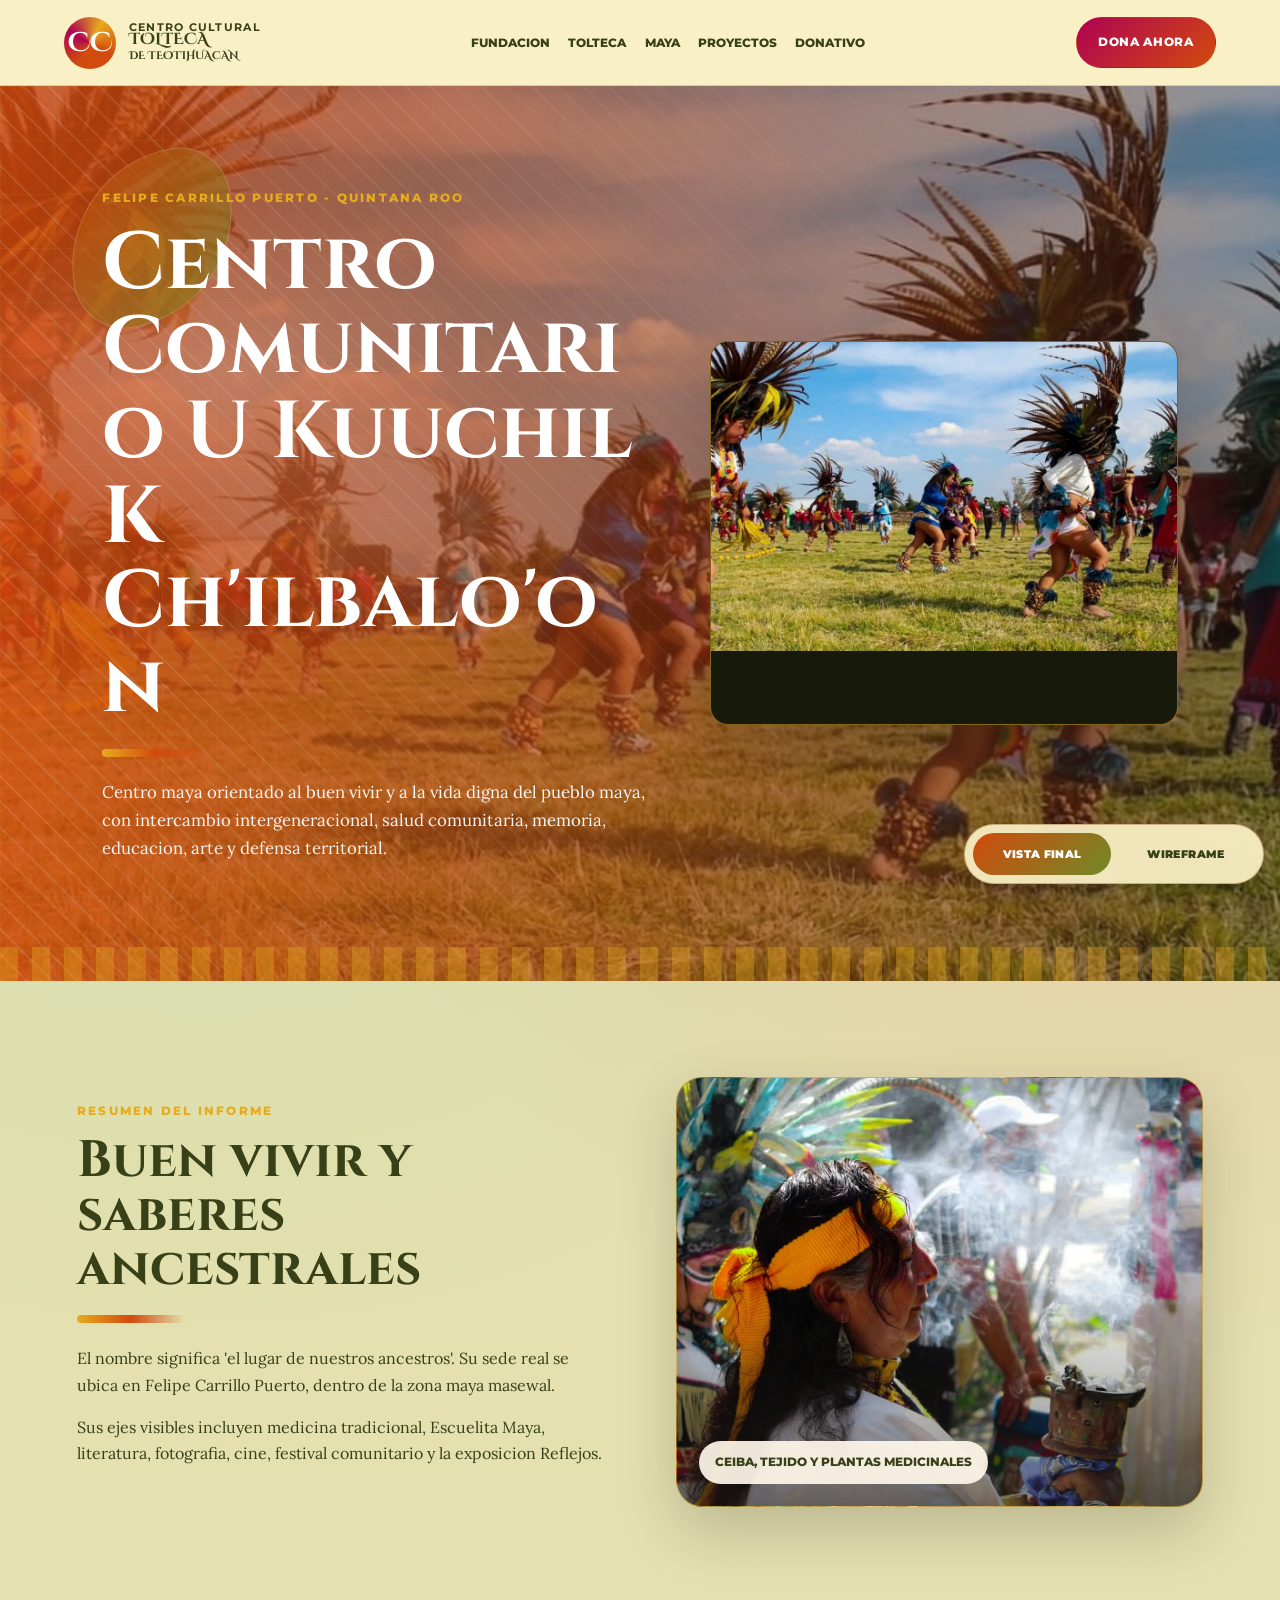
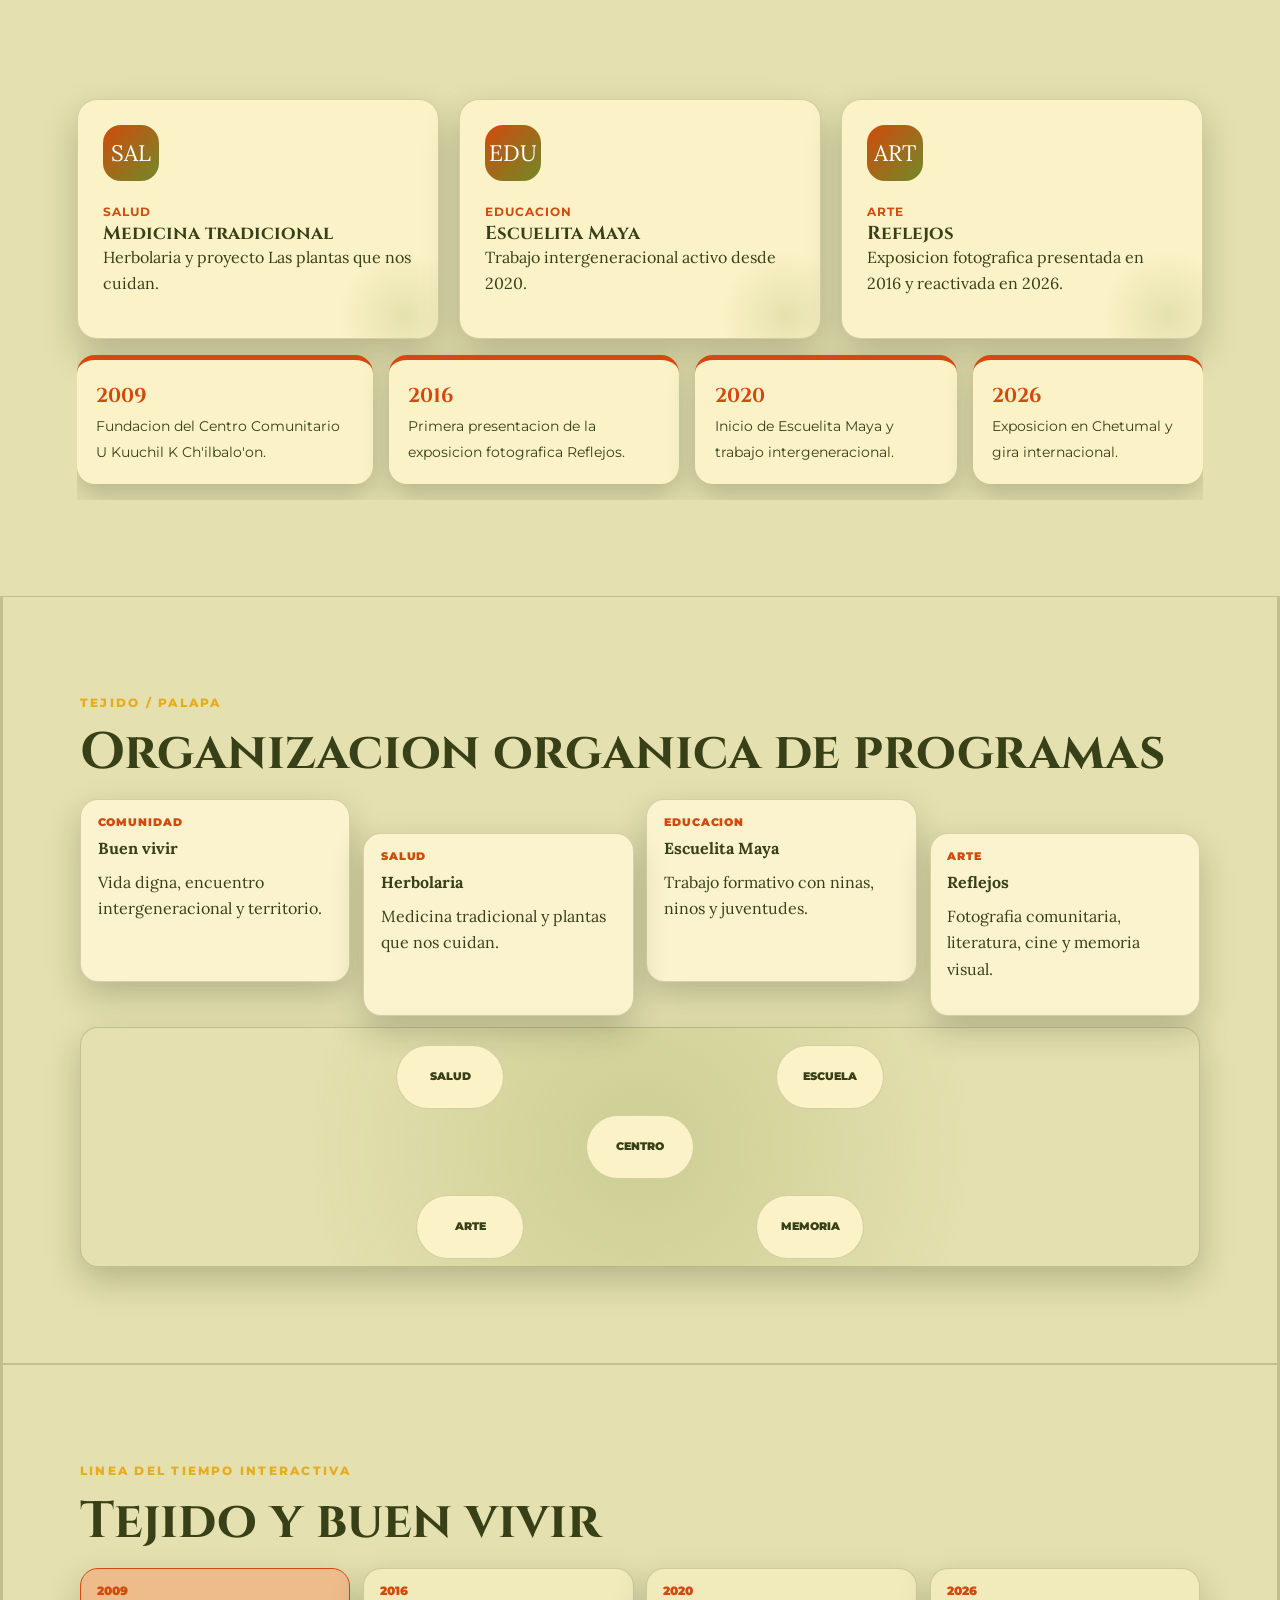
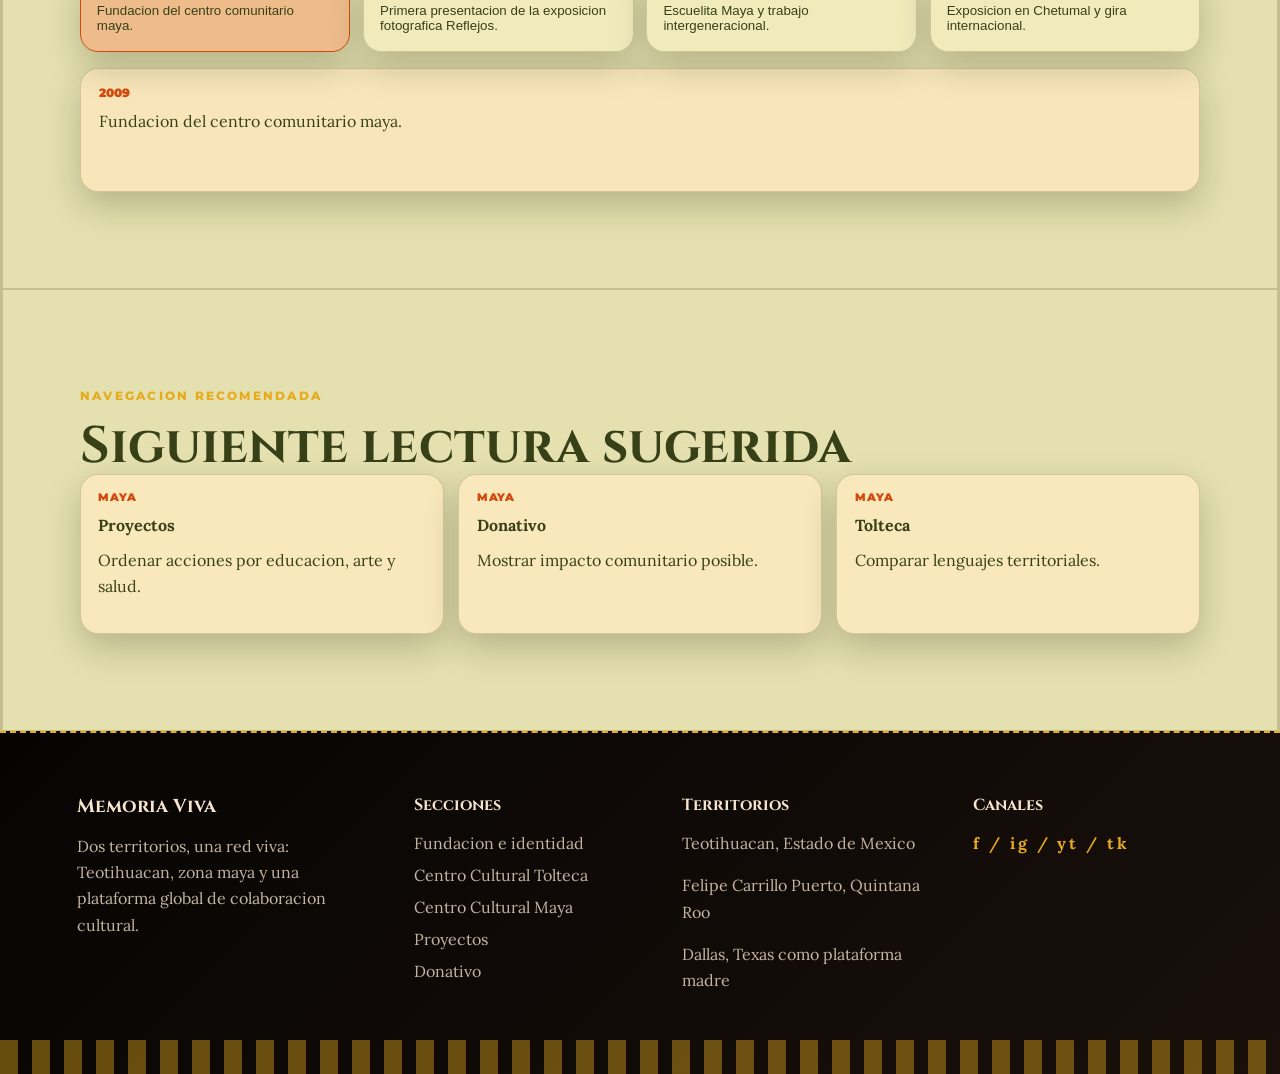
==== commit b541f12d: "Add responsive view toggle v1.2.11" ====
--- a/centro-maya.html
+++ b/centro-maya.html
@@ -1,6 +1,6 @@
 ﻿<!DOCTYPE html><html lang="es"><head><meta charset="UTF-8"><meta name="viewport" content="width=device-width, initial-scale=1.0"><title>Centro Cultural Maya</title><link rel="preconnect" href="https://fonts.googleapis.com">
 <link rel="preconnect" href="https://fonts.gstatic.com" crossorigin>
-<link href="https://fonts.googleapis.com/css2?family=Cinzel:wght@500;600;700&family=Cinzel+Decorative:wght@700&family=Cormorant+Garamond:wght@500;600;700&family=EB+Garamond:wght@500;600;700&family=Lora:wght@400;500;600;700&family=Montserrat:wght@300;500;600;700;800&family=Poppins:wght@400;500;600;700;800&display=swap" rel="stylesheet"><link rel="stylesheet" href="styles.css?v=1.2.10"><link rel="stylesheet" href="section-creativity.css?v=1.2.10"><link rel="stylesheet" href="wireframe.css?v=1.2.10"><link rel="stylesheet" href="content-lab.css?v=1.2.10"><link rel="stylesheet" href="animations.css?v=1.2.10"></head><body class="maya-theme"><header class="navbar">
+<link href="https://fonts.googleapis.com/css2?family=Cinzel:wght@500;600;700&family=Cinzel+Decorative:wght@700&family=Cormorant+Garamond:wght@500;600;700&family=EB+Garamond:wght@500;600;700&family=Lora:wght@400;500;600;700&family=Montserrat:wght@300;500;600;700;800&family=Poppins:wght@400;500;600;700;800&display=swap" rel="stylesheet"><link rel="stylesheet" href="styles.css?v=1.2.11"><link rel="stylesheet" href="section-creativity.css?v=1.2.11"><link rel="stylesheet" href="wireframe.css?v=1.2.11"><link rel="stylesheet" href="content-lab.css?v=1.2.11"><link rel="stylesheet" href="animations.css?v=1.2.11"></head><body class="maya-theme"><header class="navbar">
 <a class="brand" href="index.html"><span class="brand-symbol">CC</span><span><small>Centro Cultural</small>Tolteca<br><em>de Teotihuacan</em></span></a>
 <nav>
 <a href="fundacion-identidad.html">Fundacion</a>
@@ -15,7 +15,7 @@
 <div><h4>Secciones</h4><a href="fundacion-identidad.html">Fundacion e identidad</a><a href="centro-tolteca.html">Centro Cultural Tolteca</a><a href="centro-maya.html">Centro Cultural Maya</a><a href="proyectos.html">Proyectos</a><a href="donativo.html">Donativo</a></div>
 <div><h4>Territorios</h4><p>Teotihuacan, Estado de Mexico</p><p>Felipe Carrillo Puerto, Quintana Roo</p><p>Dallas, Texas como plataforma madre</p></div>
 <div><h4>Siguenos</h4><p class="socials">f / ig / yt / tk</p></div>
-</footer><script src="palette.js?v=1.2.10" defer></script><script src="wireframe.js?v=1.2.10" defer></script><script src="version.js?v=1.2.10" defer></script><script src="interactions.js?v=1.2.10" defer></script></body></html>
+</footer><script src="palette.js?v=1.2.11" defer></script><script src="wireframe.js?v=1.2.11" defer></script><script src="version.js?v=1.2.11" defer></script><script src="interactions.js?v=1.2.11" defer></script></body></html>
 
 
 
--- a/animations.css
+++ b/animations.css
@@ -937,6 +937,322 @@
     animation-iteration-count: 1 !important;
     scroll-behavior: auto !important;
     transition-duration: 0.01ms !important;
+  }
+}
+
+/* v1.2.11: clean final view, optional mockup view, and stronger responsive behavior. */
+html,
+body {
+  max-width: 100%;
+  overflow-x: hidden;
+}
+
+.palette-control,
+.palette-switcher,
+.version-badge,
+.wireframe-note,
+.color-strip,
+section:has(.palette-grid) {
+  display: none !important;
+}
+
+.view-mode-control {
+  position: fixed;
+  right: 16px;
+  bottom: 16px;
+  z-index: 160;
+  display: grid;
+  grid-template-columns: 1fr 1fr;
+  gap: 6px;
+  width: min(300px, calc(100vw - 24px));
+  padding: 8px;
+  border: 1px solid color-mix(in srgb, var(--line) 82%, var(--accent));
+  border-radius: 999px;
+  background: color-mix(in srgb, var(--hueso) 92%, transparent);
+  box-shadow: 0 18px 44px color-mix(in srgb, var(--shadow) 78%, transparent);
+  backdrop-filter: blur(16px);
+  font-family: "Montserrat", "Poppins", sans-serif;
+}
+
+.view-mode-option {
+  min-height: 42px;
+  border: 0;
+  border-radius: 999px;
+  background: transparent;
+  color: var(--cafe);
+  font-family: inherit;
+  font-size: 0.7rem;
+  font-weight: 900;
+  letter-spacing: 0.03em;
+  text-transform: uppercase;
+  cursor: pointer;
+  transition:
+    background 0.2s ease,
+    color 0.2s ease,
+    transform 0.2s ease;
+}
+
+.view-mode-option:hover,
+.view-mode-option:focus-visible {
+  outline: none;
+  transform: translateY(-1px);
+}
+
+.view-mode-option.is-active {
+  background: linear-gradient(135deg, var(--accent), var(--accent2));
+  color: var(--blanco);
+}
+
+body.final-view-mode .wireframe-lab {
+  display: none !important;
+}
+
+body.final-view-mode .wireframe-video-layer {
+  display: none;
+}
+
+body.final-view-mode .section-pad::before,
+body.final-view-mode .card::before {
+  content: none !important;
+}
+
+body.wireframe-mode .wireframe-lab {
+  display: block;
+}
+
+body.wireframe-mode .wireframe-video-layer {
+  display: none;
+}
+
+body.wireframe-mode .hero,
+body.wireframe-mode .section-hero {
+  background:
+    linear-gradient(120deg, var(--hero-dark), var(--hero-mid), var(--hero-soft)) !important;
+}
+
+body.wireframe-mode .visual {
+  background:
+    repeating-linear-gradient(
+      45deg,
+      color-mix(in srgb, var(--accent) 12%, transparent) 0 12px,
+      transparent 12px 24px
+    ),
+    color-mix(in srgb, var(--hueso) 88%, var(--accent) 12%) !important;
+}
+
+body.wireframe-mode .hero-media,
+body.wireframe-mode .home-photo-grid figure {
+  display: grid;
+  place-items: center;
+  border: 2px dashed color-mix(in srgb, var(--accent) 70%, var(--dorado));
+  background:
+    repeating-linear-gradient(
+      -45deg,
+      color-mix(in srgb, var(--accent) 14%, transparent) 0 14px,
+      transparent 14px 28px
+    ),
+    color-mix(in srgb, var(--hueso) 90%, var(--accent) 10%);
+  box-shadow: none;
+}
+
+body.wireframe-mode .hero-media::before,
+body.wireframe-mode .home-photo-grid figure::before,
+body.wireframe-mode .visual::after {
+  content: "IMAGEN / RECURSO VISUAL";
+  position: relative;
+  z-index: 3;
+  display: inline-flex;
+  align-items: center;
+  justify-content: center;
+  max-width: calc(100% - 2rem);
+  min-height: 42px;
+  padding: 0.75rem 1rem;
+  border: 1px solid var(--line);
+  border-radius: 12px;
+  background: color-mix(in srgb, var(--hueso) 92%, transparent);
+  color: var(--cafe);
+  font: 900 0.72rem/1.2 "Montserrat", "Poppins", sans-serif;
+  letter-spacing: 0.06em;
+  text-align: center;
+  text-transform: uppercase;
+}
+
+body.wireframe-mode .hero-media img,
+body.wireframe-mode .home-photo-grid img {
+  position: absolute;
+  inset: 0;
+  opacity: 0;
+}
+
+body.wireframe-mode .visual span {
+  position: relative;
+  left: auto;
+  bottom: auto;
+}
+
+.cards-grid {
+  grid-template-columns: repeat(auto-fit, minmax(min(100%, 260px), 1fr));
+}
+
+.route-grid {
+  grid-template-columns: repeat(auto-fit, minmax(min(100%, 220px), 1fr));
+}
+
+.axis-filter-grid {
+  grid-template-columns: repeat(auto-fit, minmax(min(100%, 190px), 1fr));
+}
+
+.projects-matrix .axis-matrix-v2,
+.wf-axis-matrix {
+  overflow-x: auto;
+  overscroll-behavior-x: contain;
+}
+
+.axis-matrix-v2 {
+  grid-template-columns: minmax(92px, 0.8fr) repeat(4, minmax(120px, 1fr));
+}
+
+.trust-table {
+  overflow-x: auto;
+}
+
+.trust-table > div {
+  min-width: 760px;
+}
+
+.has-hero-media {
+  grid-template-columns: minmax(0, 1fr) minmax(300px, 0.86fr);
+  min-height: clamp(560px, 70vh, 760px);
+}
+
+.has-hero-media .hero-content,
+.hero-content {
+  min-width: 0;
+}
+
+.hero-media {
+  width: 100%;
+  max-width: 620px;
+  justify-self: end;
+}
+
+h1,
+h2,
+h3,
+.btn,
+.view-mode-option {
+  overflow-wrap: anywhere;
+}
+
+@media (max-width: 1120px) {
+  .has-hero-media {
+    grid-template-columns: minmax(0, 1fr);
+    align-content: center;
+    min-height: auto;
+    padding-block: clamp(4.5rem, 9vw, 7rem);
+  }
+
+  .hero-media {
+    justify-self: start;
+    max-width: min(720px, 100%);
+  }
+
+  .grid-2 {
+    gap: 2rem;
+  }
+}
+
+@media (max-width: 860px) {
+  .navbar {
+    gap: 0.8rem;
+  }
+
+  .navbar nav {
+    gap: 0.9rem;
+    white-space: nowrap;
+  }
+
+  .hero,
+  .section-hero {
+    min-height: auto;
+    padding: 4.8rem 5vw;
+  }
+
+  .hero-content p:not(.eyebrow) {
+    font-size: 0.98rem;
+  }
+
+  .timeline-track,
+  .recommendation-grid,
+  .payment-grid,
+  .impact-ladder {
+    grid-template-columns: 1fr;
+  }
+
+  .axis-matrix-v2 {
+    grid-template-columns: repeat(2, minmax(0, 1fr));
+  }
+
+  .axis-matrix-v2 > * {
+    min-height: 62px;
+  }
+
+  .wf-axis-matrix {
+    grid-template-columns: 1fr 1fr;
+  }
+}
+
+@media (max-width: 620px) {
+  .view-mode-control {
+    left: 10px;
+    right: 10px;
+    bottom: 10px;
+    width: auto;
+  }
+
+  .view-mode-option {
+    min-height: 40px;
+    font-size: 0.62rem;
+  }
+
+  .section-pad {
+    padding: 3.6rem 5vw;
+  }
+
+  .hero,
+  .section-hero {
+    padding: 4rem 5vw;
+  }
+
+  .hero-actions,
+  .navbar,
+  .navbar nav {
+    align-items: stretch;
+  }
+
+  .hero-actions .btn,
+  .navbar .btn {
+    width: 100%;
+  }
+
+  .hero-media,
+  .home-photo-grid figure,
+  .visual {
+    min-height: 250px;
+    border-radius: 16px;
+  }
+
+  .home-photo-grid {
+    grid-template-columns: 1fr;
+  }
+
+  .axis-matrix-v2,
+  .wf-axis-matrix {
+    grid-template-columns: 1fr;
+  }
+
+  .trust-table > div {
+    min-width: 620px;
   }
 }
 
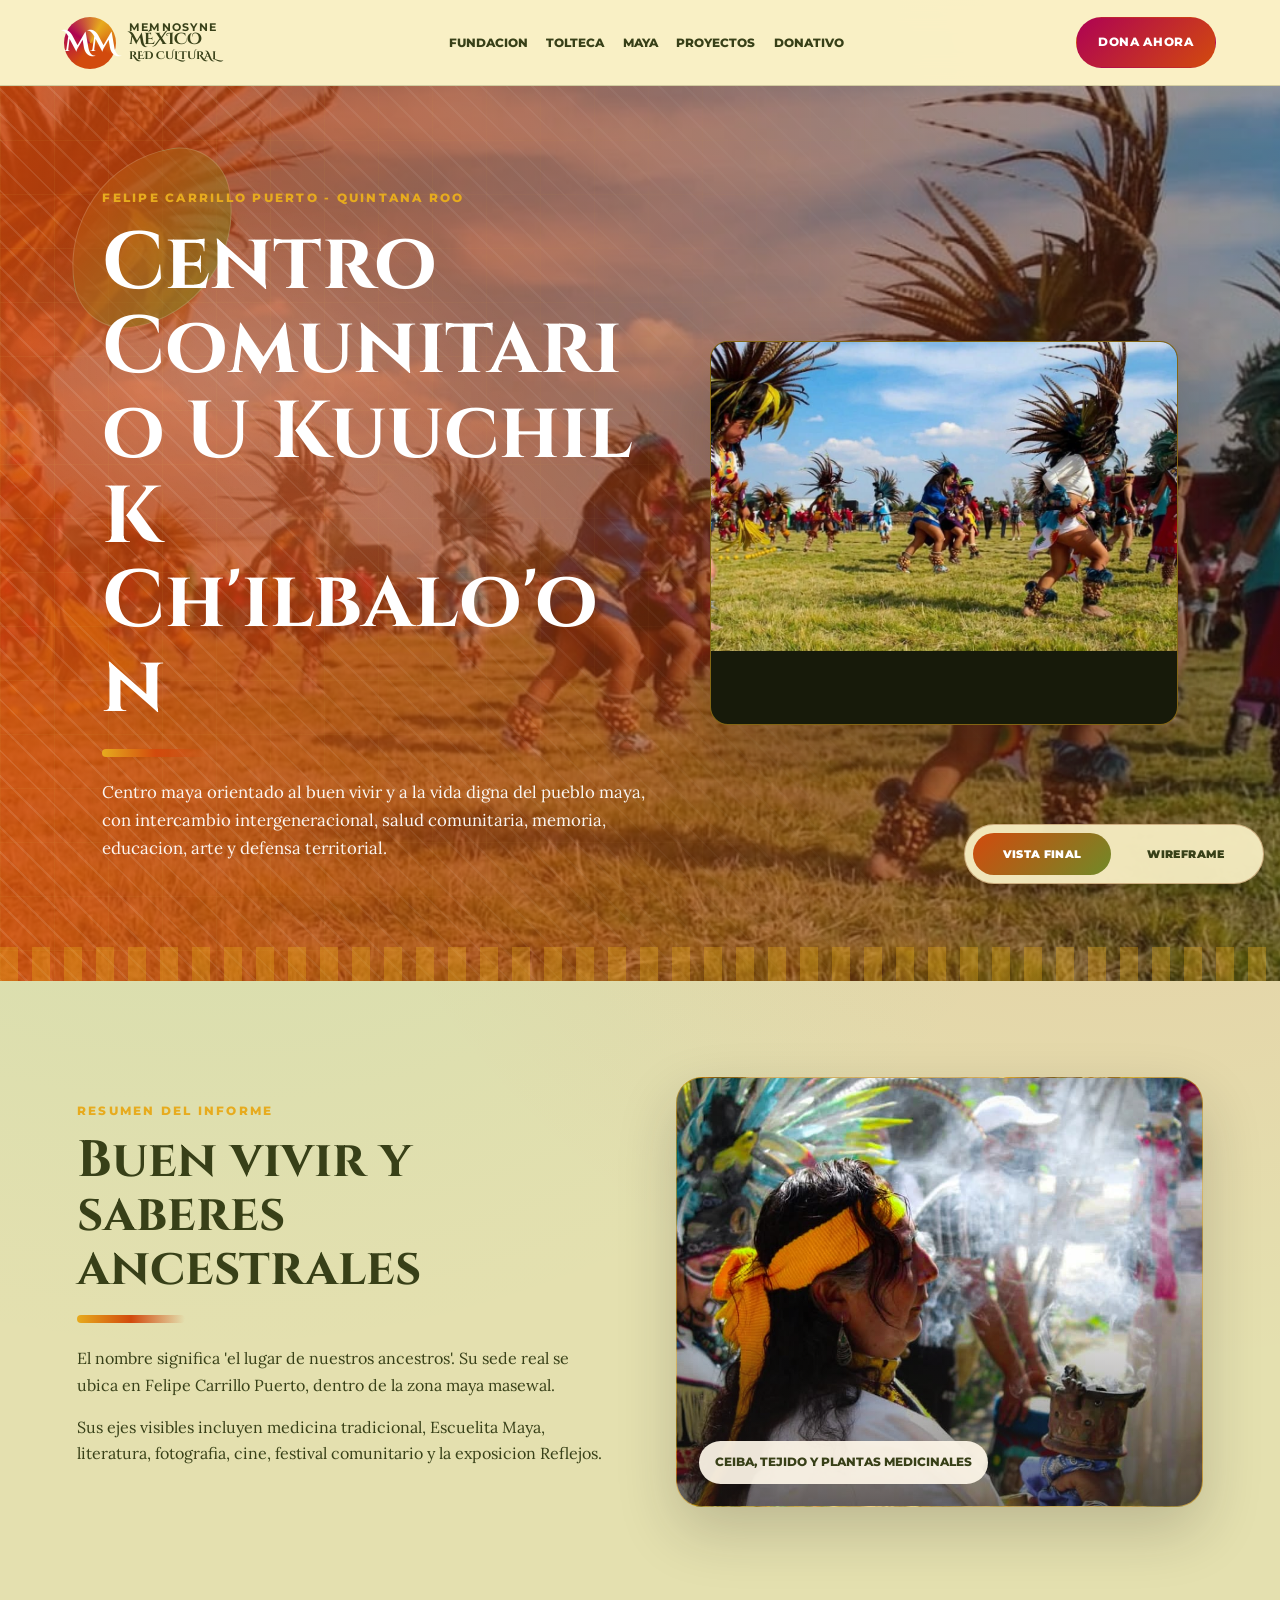
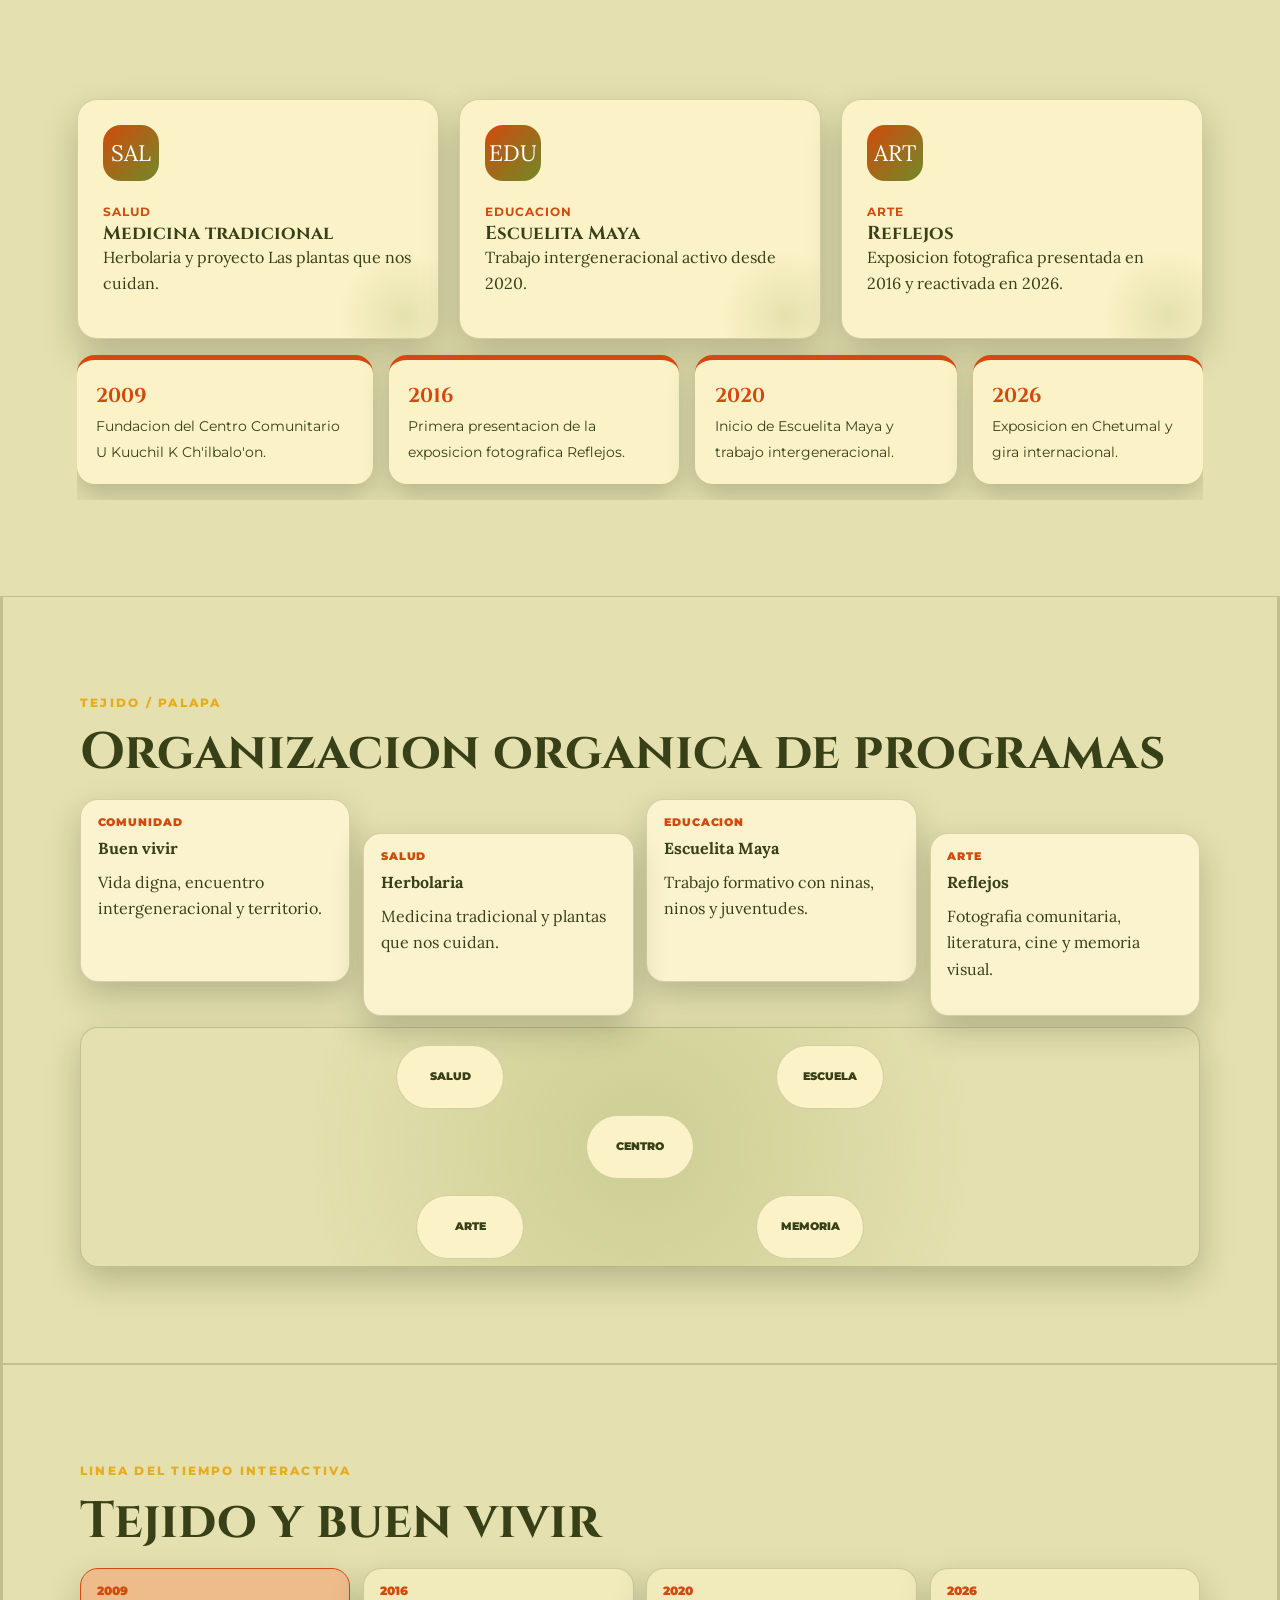
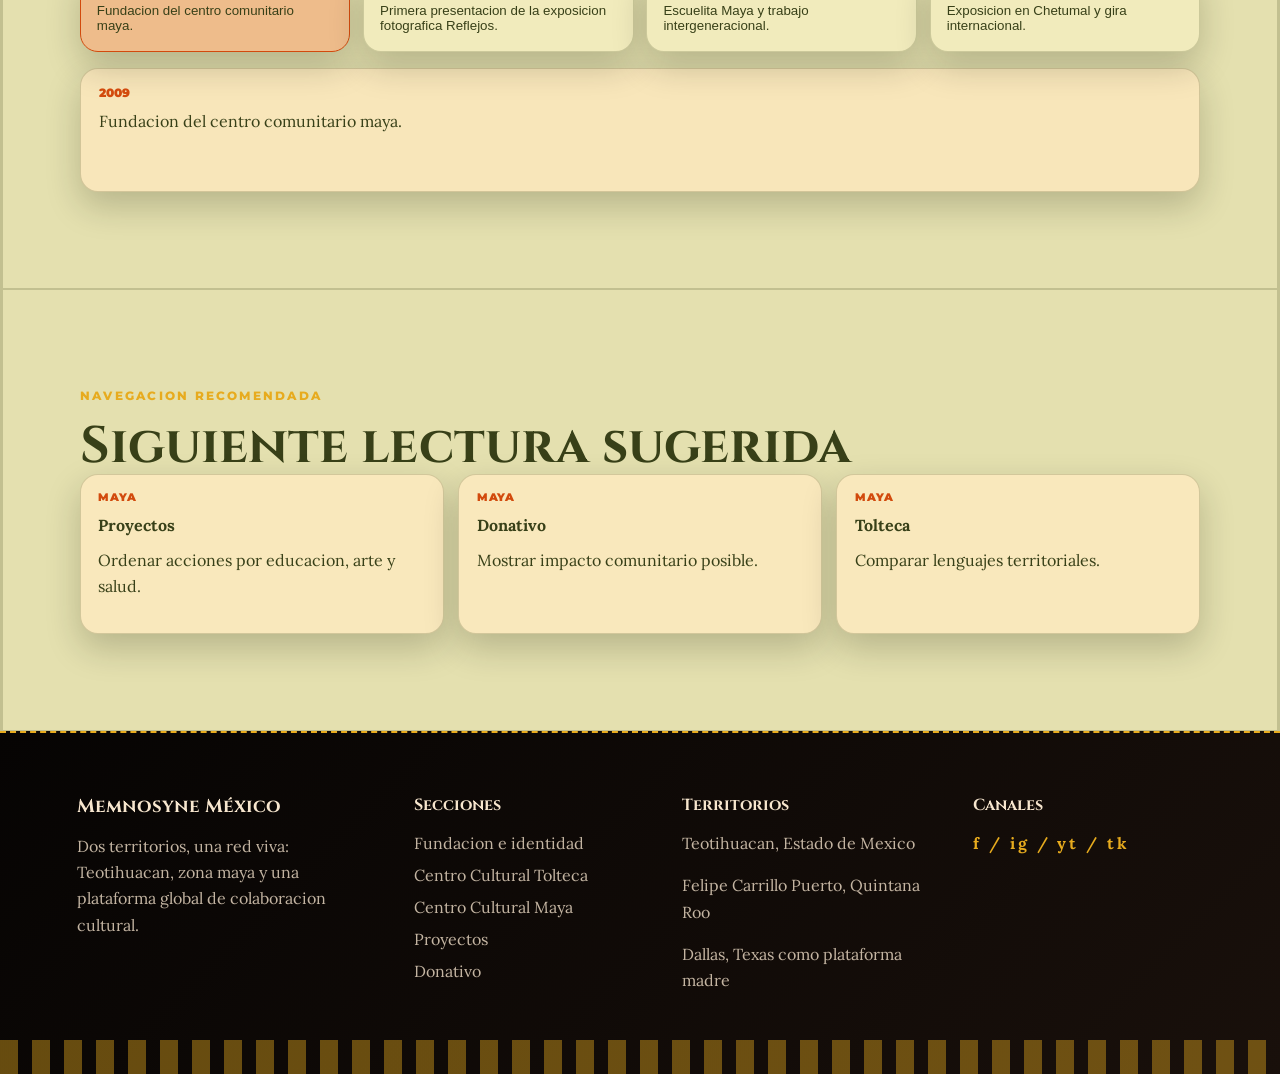
==== commit 13cd7fac: "Rename site to Memnosyne Mexico v1.2.12" ====
--- a/centro-maya.html
+++ b/centro-maya.html
@@ -1,7 +1,7 @@
-﻿<!DOCTYPE html><html lang="es"><head><meta charset="UTF-8"><meta name="viewport" content="width=device-width, initial-scale=1.0"><title>Centro Cultural Maya</title><link rel="preconnect" href="https://fonts.googleapis.com">
+<!DOCTYPE html><html lang="es"><head><meta charset="UTF-8"><meta name="viewport" content="width=device-width, initial-scale=1.0"><title>Centro Cultural Maya | Memnosyne M&eacute;xico</title><link rel="preconnect" href="https://fonts.googleapis.com">
 <link rel="preconnect" href="https://fonts.gstatic.com" crossorigin>
-<link href="https://fonts.googleapis.com/css2?family=Cinzel:wght@500;600;700&family=Cinzel+Decorative:wght@700&family=Cormorant+Garamond:wght@500;600;700&family=EB+Garamond:wght@500;600;700&family=Lora:wght@400;500;600;700&family=Montserrat:wght@300;500;600;700;800&family=Poppins:wght@400;500;600;700;800&display=swap" rel="stylesheet"><link rel="stylesheet" href="styles.css?v=1.2.11"><link rel="stylesheet" href="section-creativity.css?v=1.2.11"><link rel="stylesheet" href="wireframe.css?v=1.2.11"><link rel="stylesheet" href="content-lab.css?v=1.2.11"><link rel="stylesheet" href="animations.css?v=1.2.11"></head><body class="maya-theme"><header class="navbar">
-<a class="brand" href="index.html"><span class="brand-symbol">CC</span><span><small>Centro Cultural</small>Tolteca<br><em>de Teotihuacan</em></span></a>
+<link href="https://fonts.googleapis.com/css2?family=Cinzel:wght@500;600;700&family=Cinzel+Decorative:wght@700&family=Cormorant+Garamond:wght@500;600;700&family=EB+Garamond:wght@500;600;700&family=Lora:wght@400;500;600;700&family=Montserrat:wght@300;500;600;700;800&family=Poppins:wght@400;500;600;700;800&display=swap" rel="stylesheet"><link rel="stylesheet" href="styles.css?v=1.2.12"><link rel="stylesheet" href="section-creativity.css?v=1.2.12"><link rel="stylesheet" href="wireframe.css?v=1.2.12"><link rel="stylesheet" href="content-lab.css?v=1.2.12"><link rel="stylesheet" href="animations.css?v=1.2.12"></head><body class="maya-theme"><header class="navbar">
+<a class="brand" href="index.html"><span class="brand-symbol">MM</span><span><small>Memnosyne</small>M&eacute;xico<br><em>red cultural</em></span></a>
 <nav>
 <a href="fundacion-identidad.html">Fundacion</a>
 <a href="centro-tolteca.html">Tolteca</a>
@@ -11,11 +11,11 @@
 </nav>
 <a class="btn btn-primary" href="donativo.html">Dona ahora</a>
 </header><main><section class="section-hero has-hero-media" style='--overlay:rgba(31,190,158,.82);--img:url("assets/maya-hero-danza.png")'><div class="hero-content"><p class="eyebrow">Felipe Carrillo Puerto - Quintana Roo</p><h1>Centro Cultural Maya</h1><div class="divider"></div><p>U Kuuchil K Ch'ilbalo'on significa "el lugar de nuestros ancestros". Su trabajo se centra en buen vivir, salud, memoria, educacion intergeneracional y defensa territorial.</p></div><figure class="hero-media"><img src="assets/maya-hero-danza.png" alt="Danza comunitaria y territorio vivo"></figure></section><section class="section-pad grid-2"><div><p class="eyebrow">Resumen</p><h2>Buen vivir y saberes ancestrales</h2><div class="divider"></div><p>El centro busca contribuir a la vida digna del pueblo maya, valorando saberes resguardados por abuelas y abuelos y propiciando el encuentro con juventudes, ninas y ninos.</p><p>Su sede real se ubica en Felipe Carrillo Puerto, zona maya masewal. La lengua indigena documentada es maaya t'aan / maya yucateco.</p></div><div class="visual framed-visual" style='--vimg:url("assets/maya-saberes-ancestrales.jpeg")'><span>Buen vivir y memoria</span></div></section><section class="section-pad"><div class="cards-grid"><article class="card"><div class="icon">SAL</div><strong>Salud</strong><h3>Medicina tradicional</h3><p>Herbolaria y proyecto "Las plantas que nos cuidan".</p></article><article class="card"><div class="icon">EDU</div><strong>Educacion</strong><h3>Escuelita Maya</h3><p>Trabajo intergeneracional activo desde 2020.</p></article><article class="card"><div class="icon">ART</div><strong>Arte</strong><h3>Reflejos</h3><p>Exposicion fotografica presentada en 2016 y reactivada en 2026.</p></article></div><div class="timeline"><div class="time-item"><strong>2009</strong><span>Fundacion del centro.</span></div><div class="time-item"><strong>2016</strong><span>Primera presentacion de Reflejos.</span></div><div class="time-item"><strong>2020</strong><span>Escuelita Maya.</span></div><div class="time-item"><strong>2026</strong><span>Chetumal y gira internacional.</span></div></div></section><section class="wireframe-lab section-pad"><div class="wf-layout-showcase"><article class="wf-feature"><div class="wf-copy"><span>Contexto</span><b>Resumen + apoyo visual</b><p>Contenido basado en el informe analitico.</p></div><div class="wf-image-slot">Imagen documental</div></article><article class="wf-facts"><div><b>Dato</b><span>Dato del informe</span></div><div><b>Dato</b><span>Dato del informe</span></div><div><b>Dato</b><span>Dato del informe</span></div><div><b>Dato</b><span>Dato del informe</span></div></article><article class="wf-quote"><span>Cita / frase guia</span><p>Texto de apoyo para revisar jerarquia, ritmo y lectura.</p></article><article class="wf-steps"><div><span>01</span><b>Bloque secuencial</b><p>Dato contextual extraido del informe.</p></div><div><span>02</span><b>Bloque secuencial</b><p>Dato contextual del informe.</p></div><div><span>03</span><b>Bloque secuencial</b><p>Evidencia documental por integrar.</p></div></article><article class="wf-media-grid"><div>Foto</div><div>Archivo</div><div>Testimonio</div><div>Territorio</div></article><article class="wf-sidebar-layout"><aside>Recorrido</aside><div><b>Contenido extendido</b><p>Desarrollo ampliado para explicar contexto, territorio, programa, publico beneficiado y evidencia visual sugerida.</p><p>Este bloque sirve para probar una version final con lectura continua, imagenes documentales y jerarquia editorial.</p></div></article></div></section></main><footer class="footer">
-<div><h3>Centro Cultural Tolteca</h3><p>Identidad visual modular: dos territorios, una red viva y una mision comunitaria.</p></div>
+<div><h3>Memnosyne M&eacute;xico</h3><p>Red cultural: dos territorios, memoria viva y una mision comunitaria.</p></div>
 <div><h4>Secciones</h4><a href="fundacion-identidad.html">Fundacion e identidad</a><a href="centro-tolteca.html">Centro Cultural Tolteca</a><a href="centro-maya.html">Centro Cultural Maya</a><a href="proyectos.html">Proyectos</a><a href="donativo.html">Donativo</a></div>
 <div><h4>Territorios</h4><p>Teotihuacan, Estado de Mexico</p><p>Felipe Carrillo Puerto, Quintana Roo</p><p>Dallas, Texas como plataforma madre</p></div>
 <div><h4>Siguenos</h4><p class="socials">f / ig / yt / tk</p></div>
-</footer><script src="palette.js?v=1.2.11" defer></script><script src="wireframe.js?v=1.2.11" defer></script><script src="version.js?v=1.2.11" defer></script><script src="interactions.js?v=1.2.11" defer></script></body></html>
+</footer><script src="palette.js?v=1.2.12" defer></script><script src="wireframe.js?v=1.2.12" defer></script><script src="version.js?v=1.2.12" defer></script><script src="interactions.js?v=1.2.12" defer></script></body></html>
 
 
 
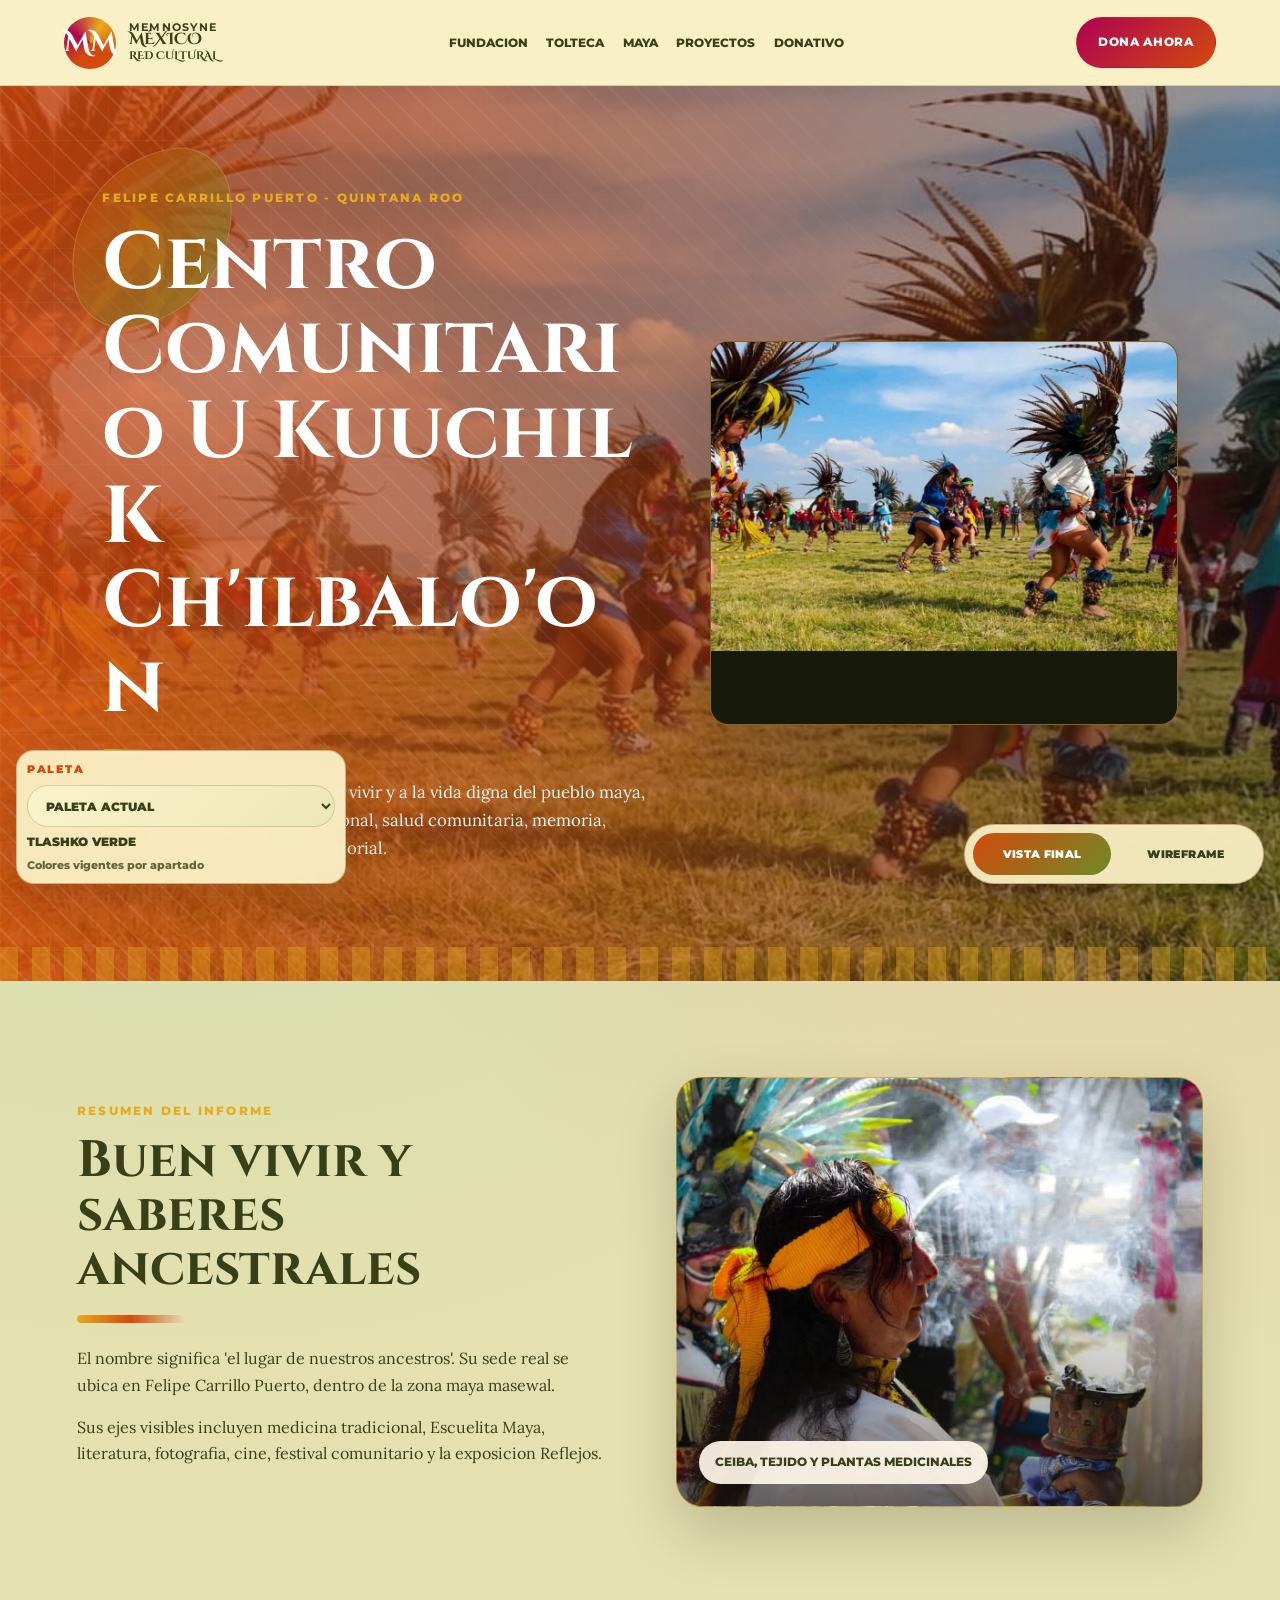
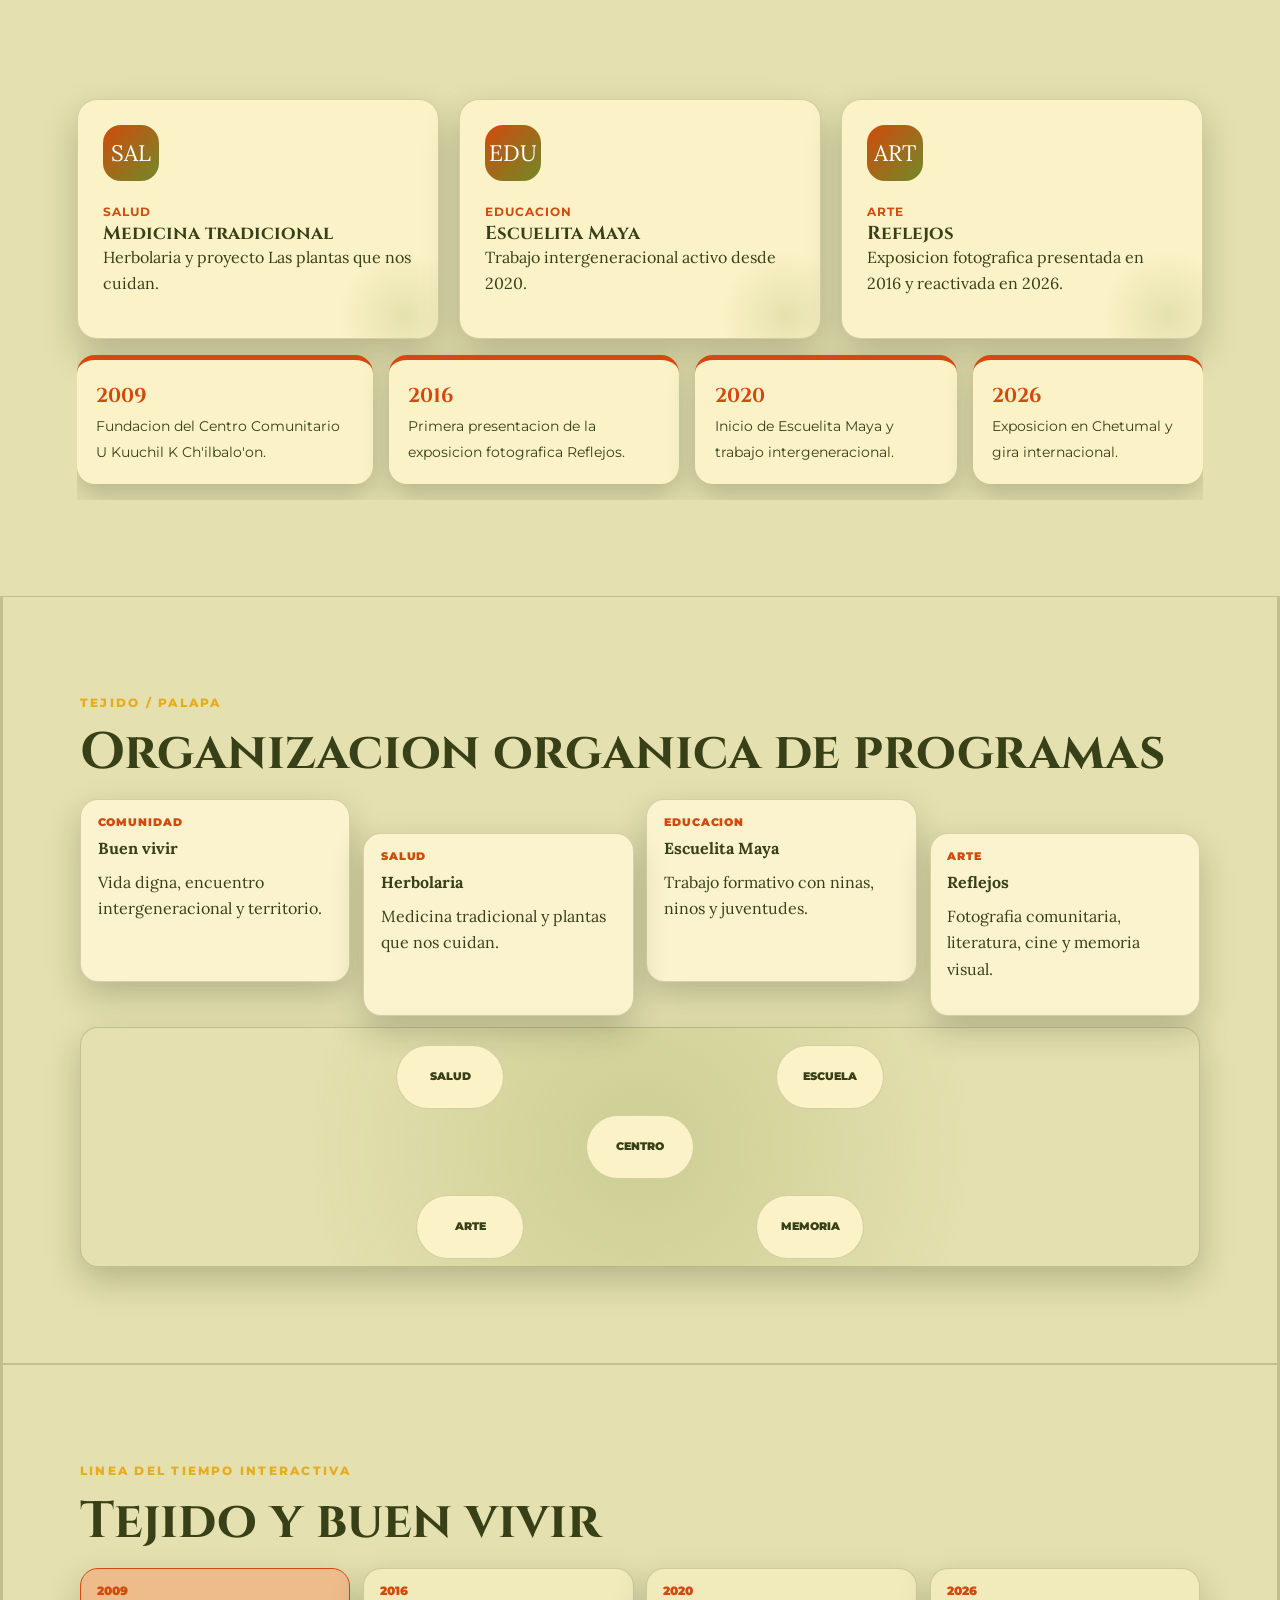
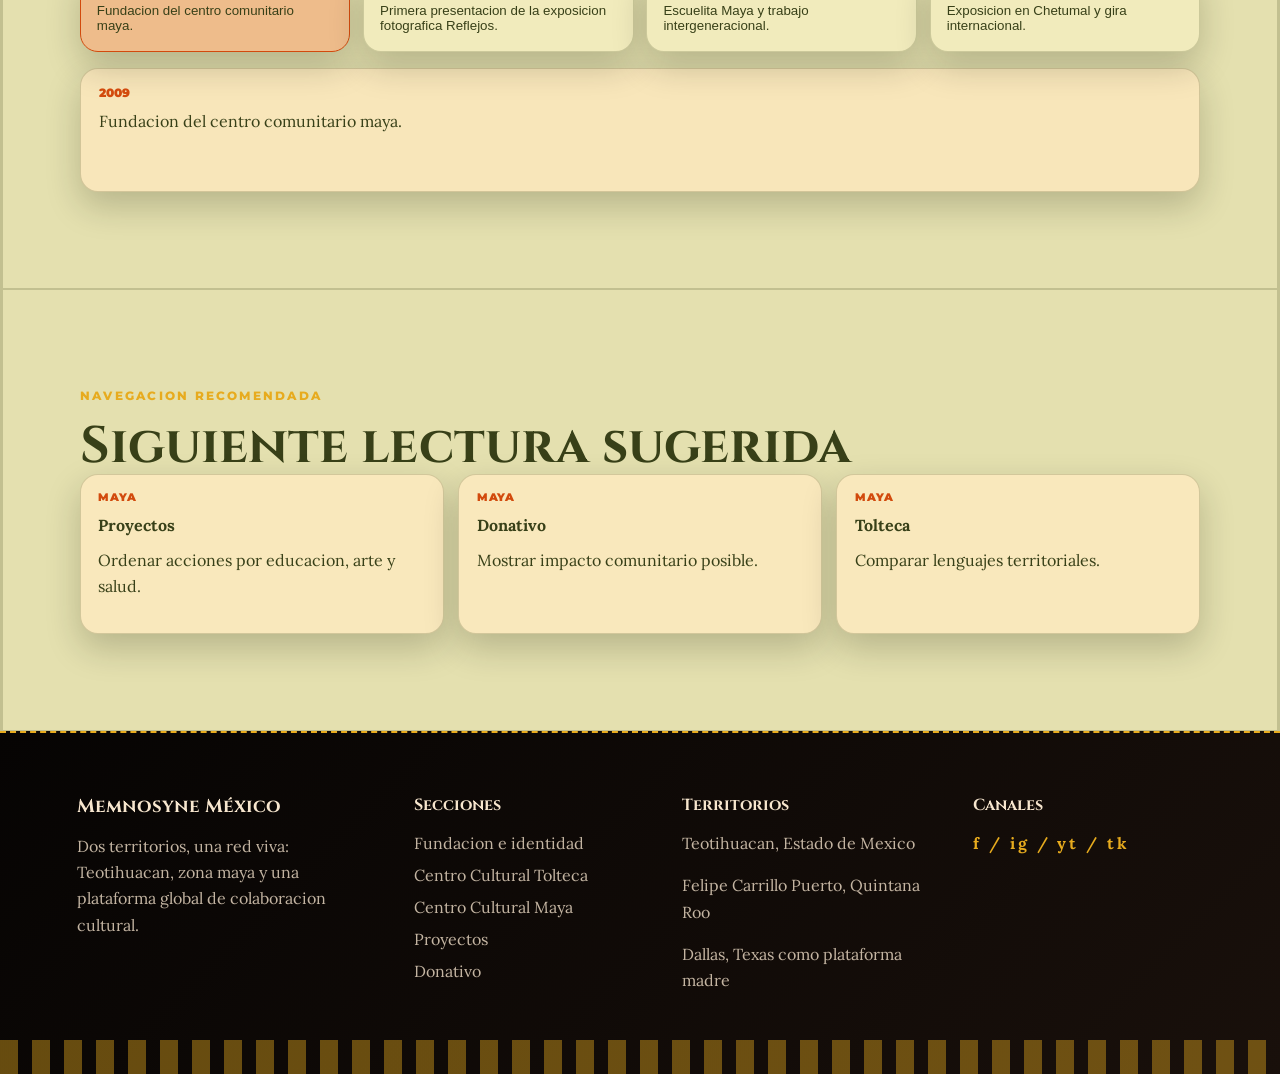
==== commit 20862844: "Add section palette selector v1.2.14" ====
--- a/centro-maya.html
+++ b/centro-maya.html
@@ -1,6 +1,6 @@
 <!DOCTYPE html><html lang="es"><head><meta charset="UTF-8"><meta name="viewport" content="width=device-width, initial-scale=1.0"><title>Centro Cultural Maya | Memnosyne M&eacute;xico</title><link rel="preconnect" href="https://fonts.googleapis.com">
 <link rel="preconnect" href="https://fonts.gstatic.com" crossorigin>
-<link href="https://fonts.googleapis.com/css2?family=Cinzel:wght@500;600;700&family=Cinzel+Decorative:wght@700&family=Cormorant+Garamond:wght@500;600;700&family=EB+Garamond:wght@500;600;700&family=Lora:wght@400;500;600;700&family=Montserrat:wght@300;500;600;700;800&family=Poppins:wght@400;500;600;700;800&display=swap" rel="stylesheet"><link rel="stylesheet" href="styles.css?v=1.2.12"><link rel="stylesheet" href="section-creativity.css?v=1.2.12"><link rel="stylesheet" href="wireframe.css?v=1.2.12"><link rel="stylesheet" href="content-lab.css?v=1.2.12"><link rel="stylesheet" href="animations.css?v=1.2.12"></head><body class="maya-theme"><header class="navbar">
+<link href="https://fonts.googleapis.com/css2?family=Cinzel:wght@500;600;700&family=Cinzel+Decorative:wght@700&family=Cormorant+Garamond:wght@500;600;700&family=EB+Garamond:wght@500;600;700&family=Lora:wght@400;500;600;700&family=Montserrat:wght@300;500;600;700;800&family=Poppins:wght@400;500;600;700;800&display=swap" rel="stylesheet"><link rel="stylesheet" href="styles.css?v=1.2.14"><link rel="stylesheet" href="section-creativity.css?v=1.2.14"><link rel="stylesheet" href="wireframe.css?v=1.2.14"><link rel="stylesheet" href="content-lab.css?v=1.2.14"><link rel="stylesheet" href="animations.css?v=1.2.14"></head><body class="maya-theme"><header class="navbar">
 <a class="brand" href="index.html"><span class="brand-symbol">MM</span><span><small>Memnosyne</small>M&eacute;xico<br><em>red cultural</em></span></a>
 <nav>
 <a href="fundacion-identidad.html">Fundacion</a>
@@ -15,7 +15,7 @@
 <div><h4>Secciones</h4><a href="fundacion-identidad.html">Fundacion e identidad</a><a href="centro-tolteca.html">Centro Cultural Tolteca</a><a href="centro-maya.html">Centro Cultural Maya</a><a href="proyectos.html">Proyectos</a><a href="donativo.html">Donativo</a></div>
 <div><h4>Territorios</h4><p>Teotihuacan, Estado de Mexico</p><p>Felipe Carrillo Puerto, Quintana Roo</p><p>Dallas, Texas como plataforma madre</p></div>
 <div><h4>Siguenos</h4><p class="socials">f / ig / yt / tk</p></div>
-</footer><script src="palette.js?v=1.2.12" defer></script><script src="wireframe.js?v=1.2.12" defer></script><script src="version.js?v=1.2.12" defer></script><script src="interactions.js?v=1.2.12" defer></script></body></html>
+</footer><script src="palette.js?v=1.2.14" defer></script><script src="wireframe.js?v=1.2.14" defer></script><script src="version.js?v=1.2.14" defer></script><script src="interactions.js?v=1.2.14" defer></script></body></html>
 
 
 
--- a/animations.css
+++ b/animations.css
@@ -1001,6 +1001,59 @@
 .view-mode-option.is-active {
   background: linear-gradient(135deg, var(--accent), var(--accent2));
   color: var(--blanco);
+}
+
+.palette-system-control {
+  position: fixed;
+  left: 16px;
+  bottom: 16px;
+  z-index: 160;
+  display: grid;
+  gap: 6px;
+  width: min(330px, calc(100vw - 24px));
+  padding: 10px;
+  border: 1px solid color-mix(in srgb, var(--line) 82%, var(--accent));
+  border-radius: 18px;
+  background: color-mix(in srgb, var(--hueso) 94%, transparent);
+  box-shadow: 0 18px 44px color-mix(in srgb, var(--shadow) 78%, transparent);
+  backdrop-filter: blur(16px);
+  color: var(--cafe);
+  font-family: "Montserrat", "Poppins", sans-serif;
+}
+
+.palette-system-control label {
+  color: var(--accent);
+  font-size: 0.68rem;
+  font-weight: 900;
+  letter-spacing: 0.16em;
+  text-transform: uppercase;
+}
+
+.palette-system-select {
+  width: 100%;
+  min-height: 42px;
+  border: 1px solid var(--line);
+  border-radius: 999px;
+  padding: 0 2.4rem 0 0.9rem;
+  background:
+    linear-gradient(135deg, color-mix(in srgb, var(--hueso) 94%, white), color-mix(in srgb, var(--accent2) 10%, var(--hueso))),
+    var(--hueso);
+  color: var(--cafe);
+  font: 900 0.78rem/1.2 "Montserrat", "Poppins", sans-serif;
+  text-transform: uppercase;
+}
+
+.palette-system-current {
+  font-size: 0.72rem;
+  font-weight: 900;
+  text-transform: uppercase;
+}
+
+.palette-system-note {
+  color: color-mix(in srgb, var(--cafe) 78%, transparent);
+  font-size: 0.68rem;
+  font-weight: 800;
+  line-height: 1.35;
 }
 
 body.final-view-mode .wireframe-lab {
@@ -1207,6 +1260,13 @@
     left: 10px;
     right: 10px;
     bottom: 10px;
+    width: auto;
+  }
+
+  .palette-system-control {
+    left: 10px;
+    right: 10px;
+    bottom: 66px;
     width: auto;
   }
 
